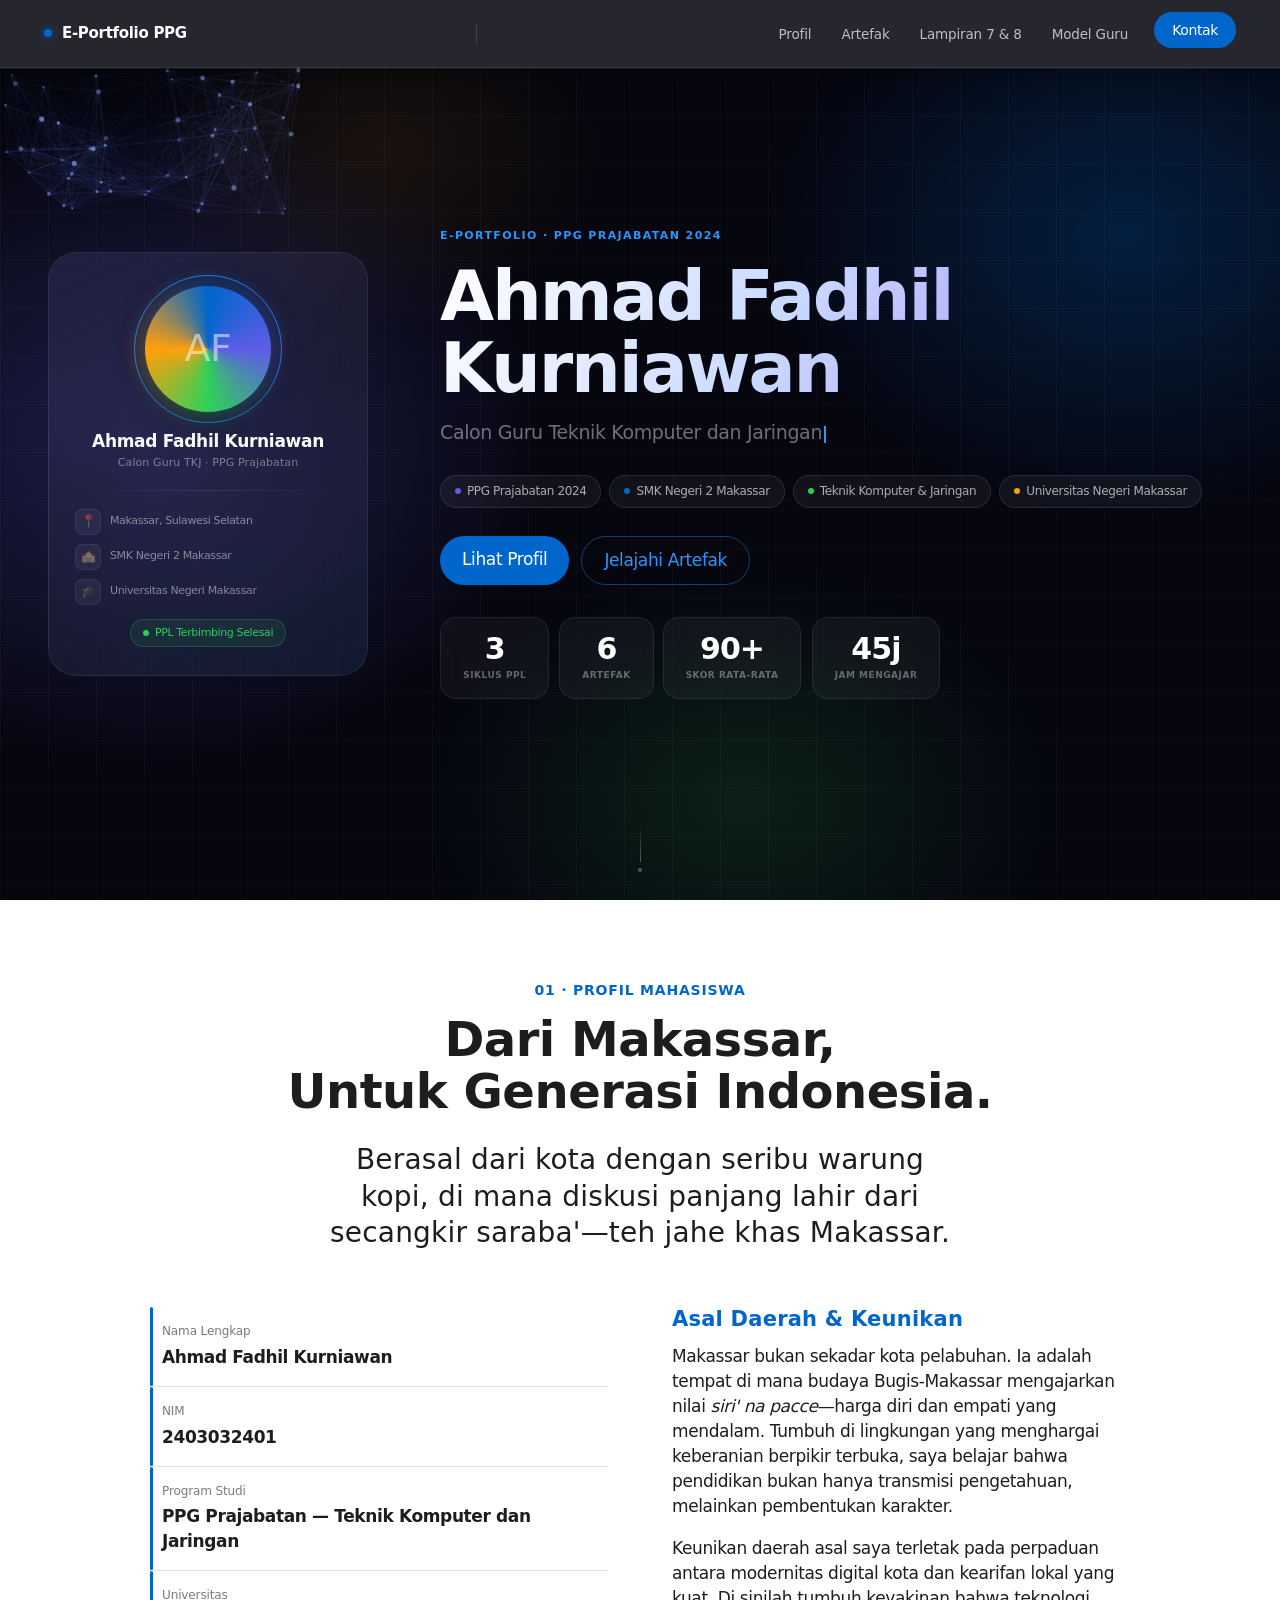
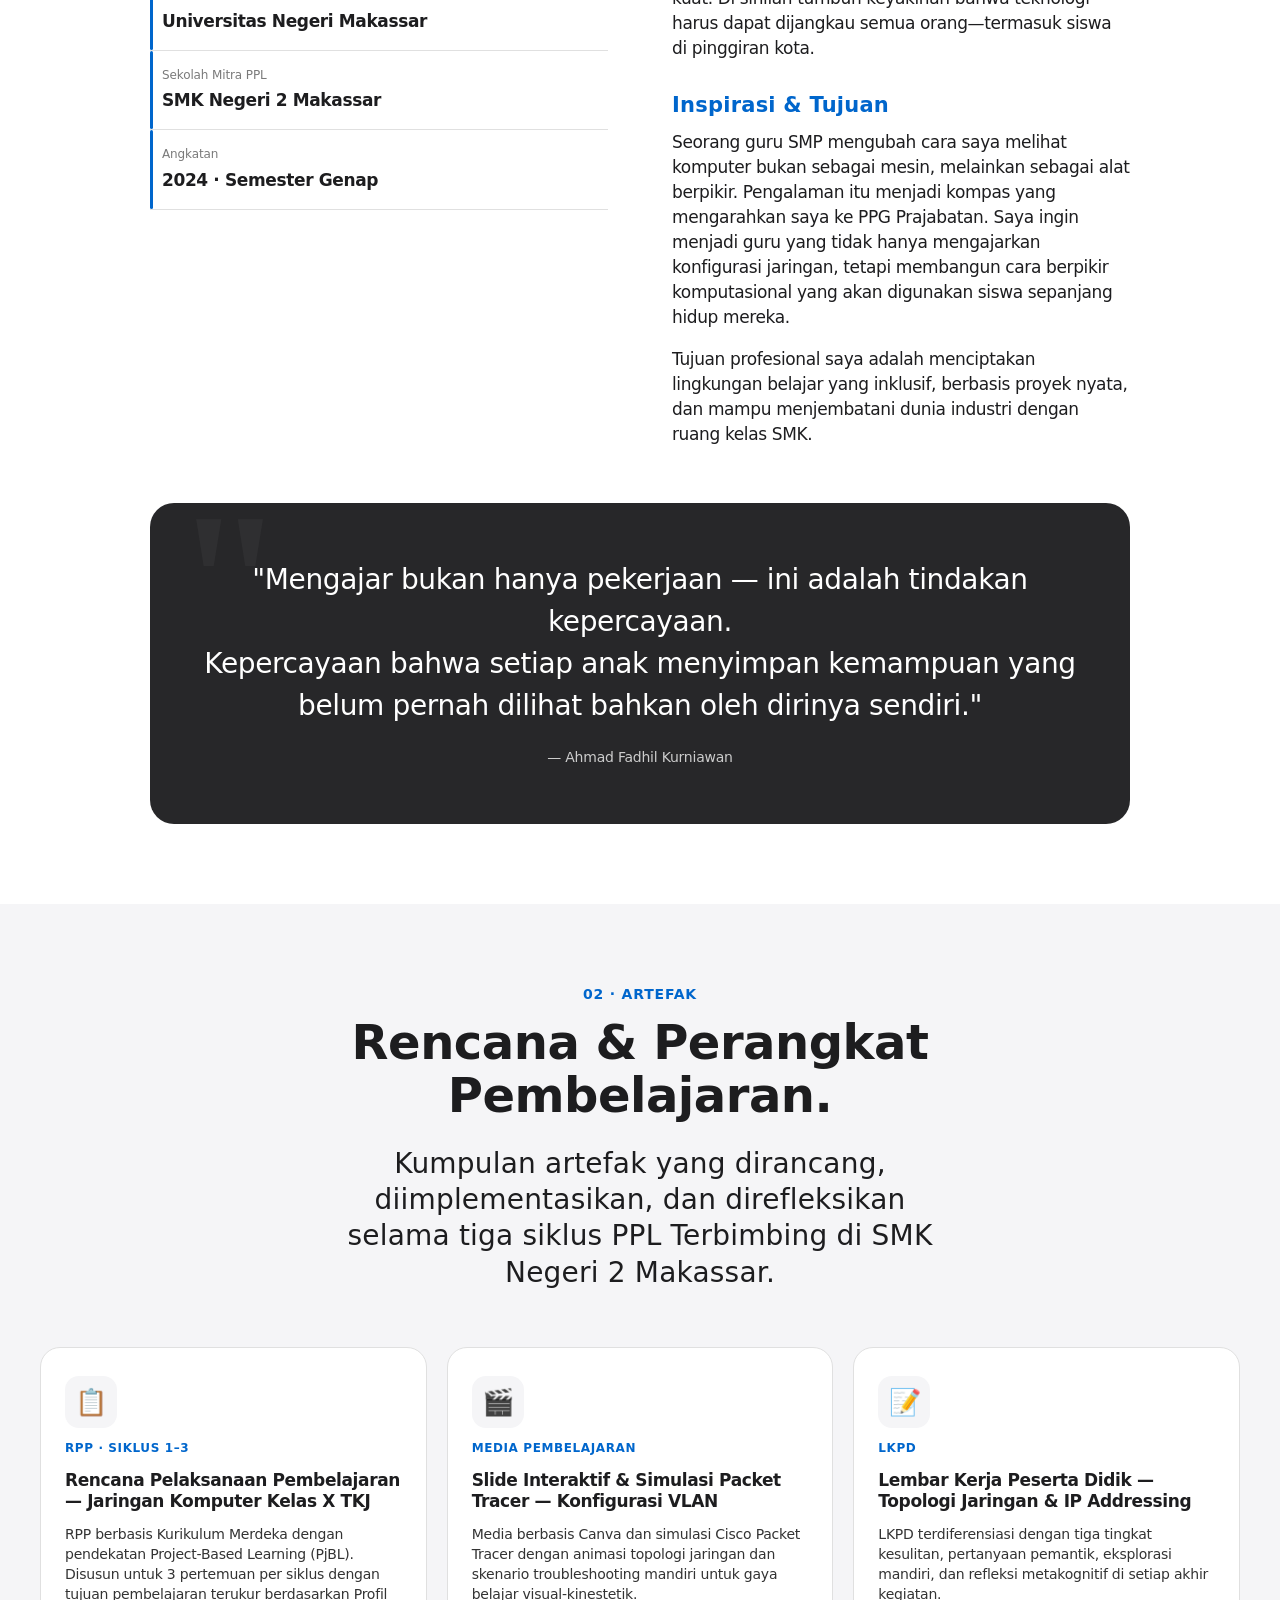
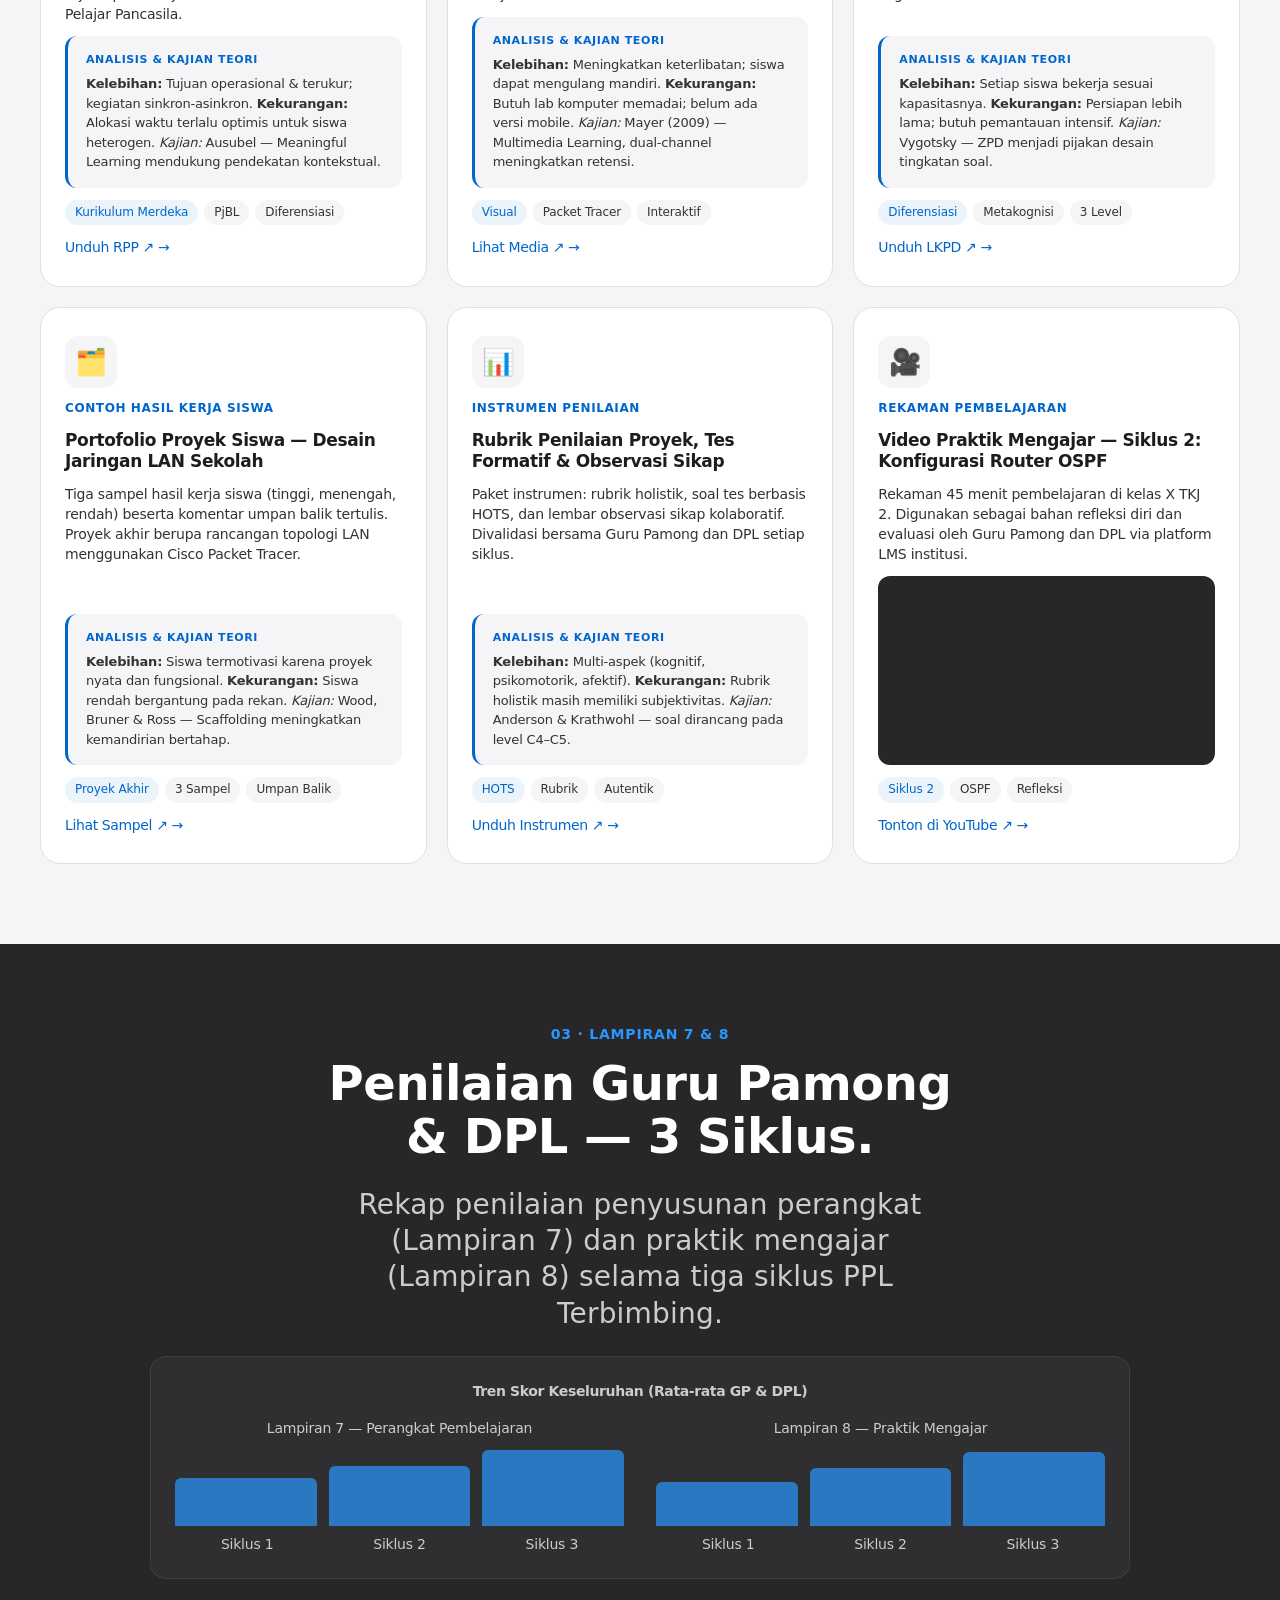
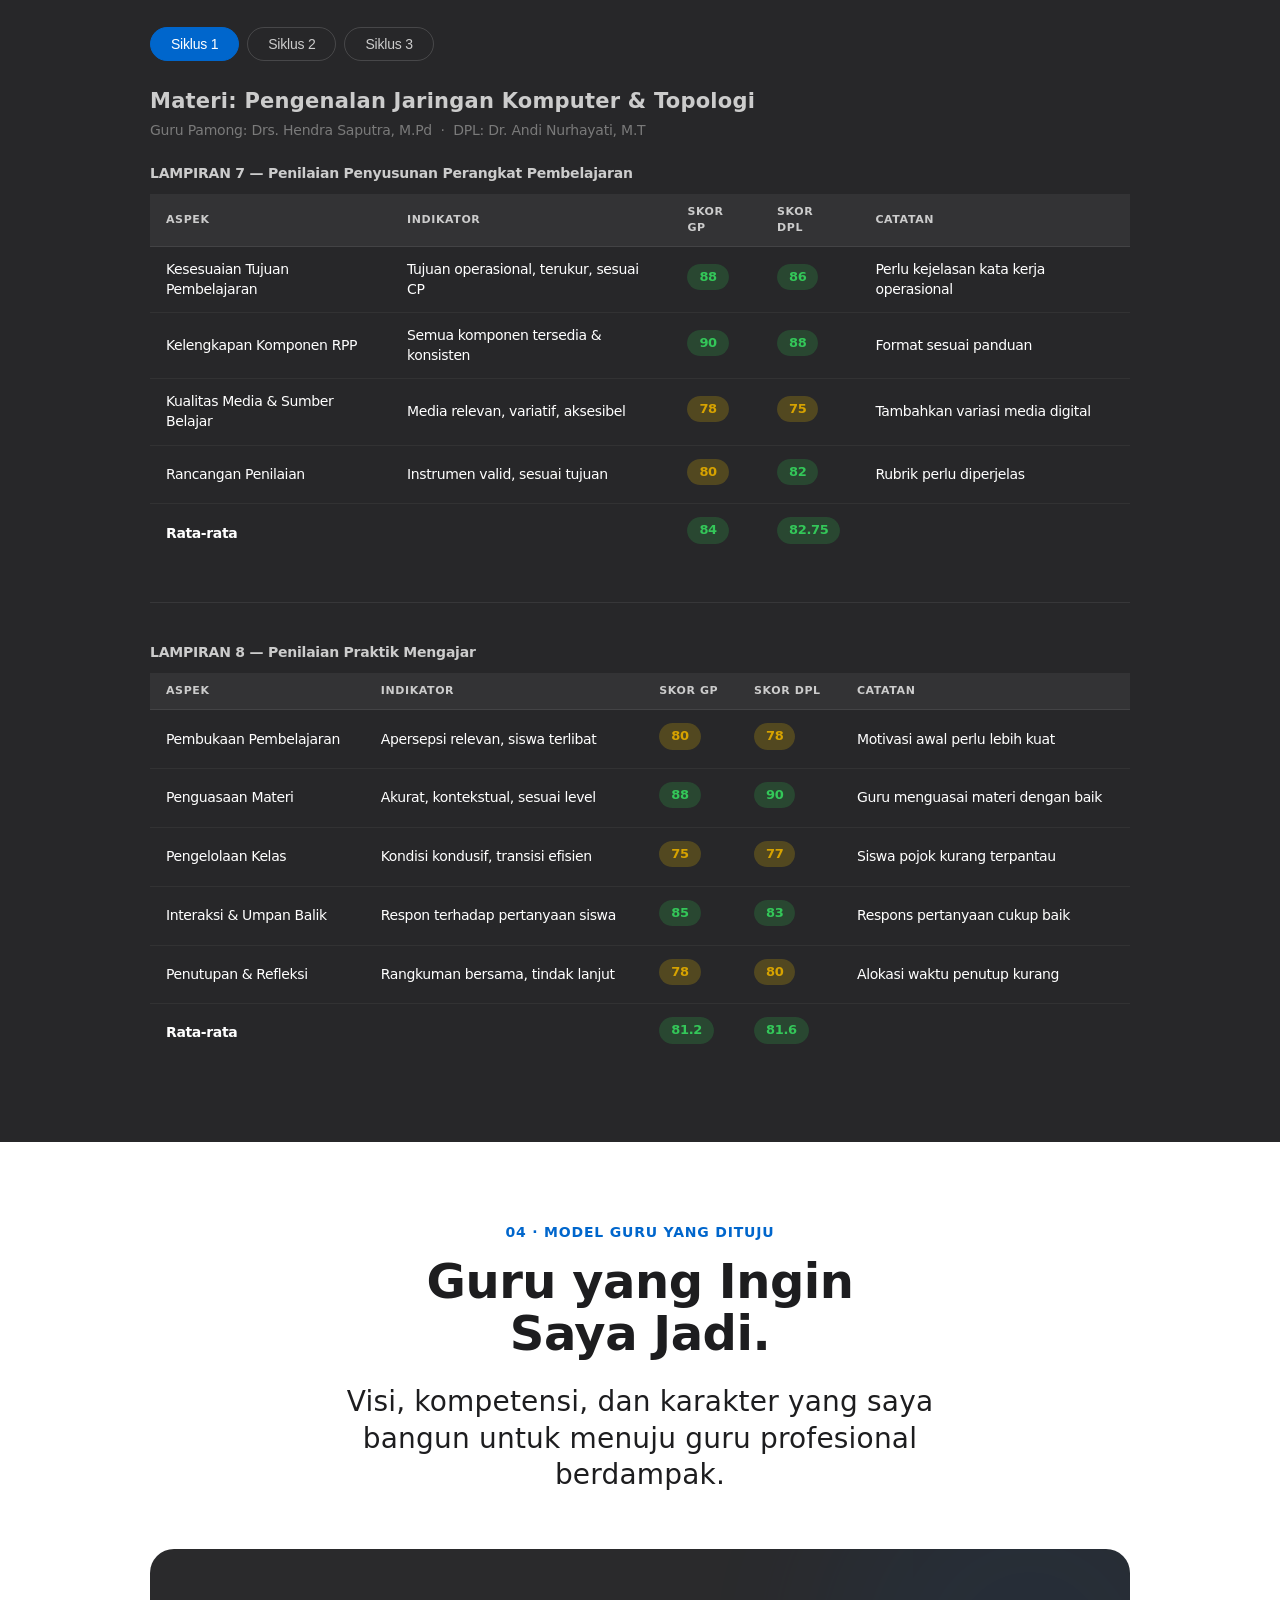
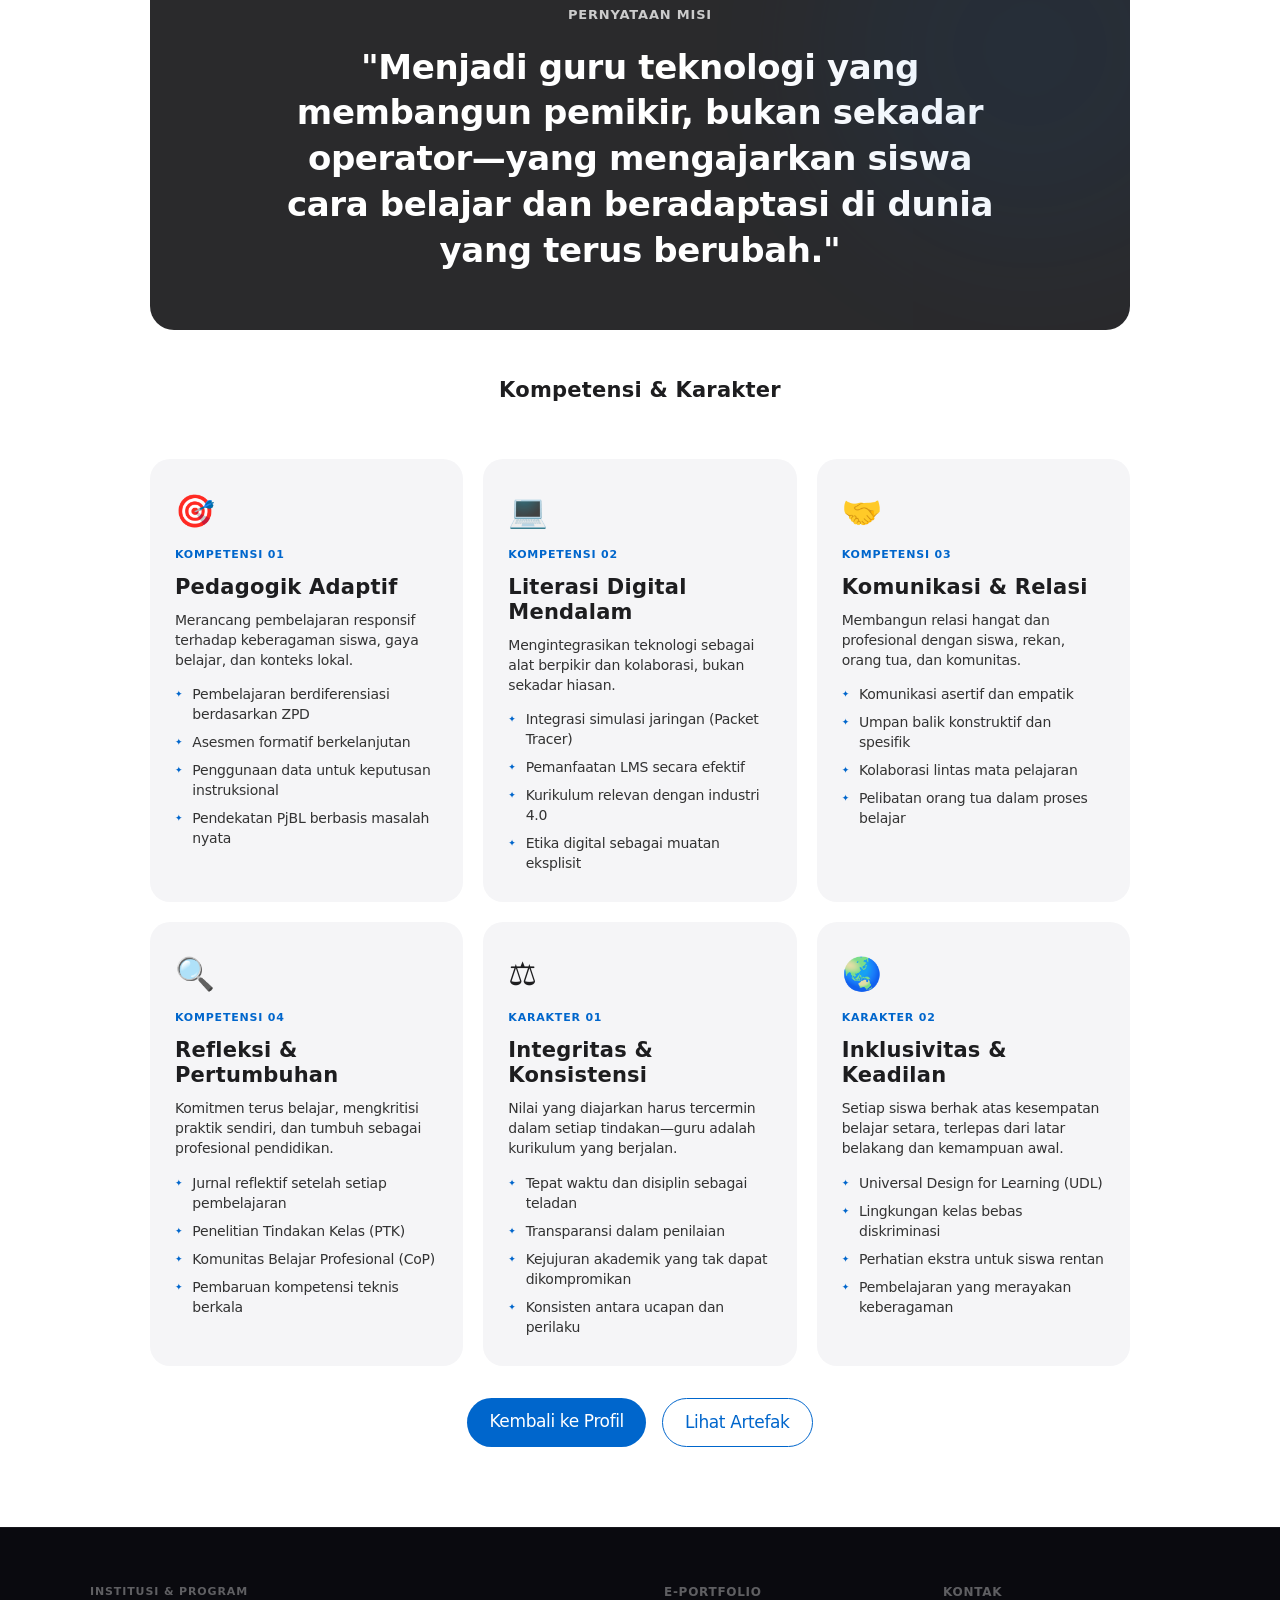
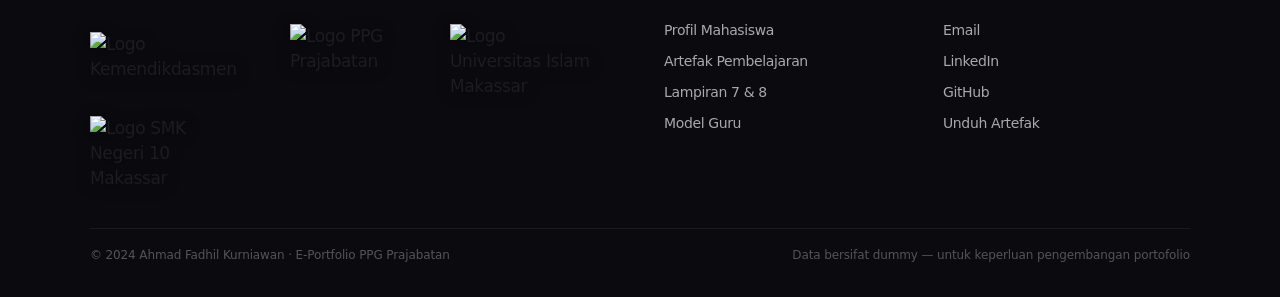
==== index.html @ 9ce35852 "Add files via upload" ====
<!DOCTYPE html>
<html lang="id">
<head>
  <meta charset="UTF-8" />
  <meta name="viewport" content="width=device-width, initial-scale=1.0" />
  <title>E-Portfolio PPG — Ahmad Fadhil Kurniawan</title>
  <style>
    *, *::before, *::after { box-sizing: border-box; margin: 0; padding: 0; }

    :root {
      --primary: #0066cc;
      --primary-focus: #0071e3;
      --primary-on-dark: #2997ff;
      --ink: #1d1d1f;
      --body-muted: #cccccc;
      --ink-muted-80: #333333;
      --ink-muted-48: #7a7a7a;
      --divider-soft: #f0f0f0;
      --hairline: #e0e0e0;
      --canvas: #ffffff;
      --canvas-parchment: #f5f5f7;
      --surface-pearl: #fafafc;
      --surface-tile-1: #272729;
      --surface-tile-2: #2a2a2c;
      --surface-black: #000000;
      --on-dark: #ffffff;
      --ease-out: cubic-bezier(0.25, 0.46, 0.45, 0.94);
      --ease-spring: cubic-bezier(0.34, 1.56, 0.64, 1);
    }

    html { scroll-behavior: smooth; }

    body {
      font-family: "SF Pro Text", system-ui, -apple-system, BlinkMacSystemFont, sans-serif;
      font-size: 17px;
      font-weight: 400;
      line-height: 1.47;
      letter-spacing: -0.374px;
      color: var(--ink);
      background: var(--canvas);
      -webkit-font-smoothing: antialiased;
      overflow-x: hidden;
    }

    /* ──────────────────────────────────────
       SCROLL ANIMATION SYSTEM
    ────────────────────────────────────── */
    .reveal {
      opacity: 0;
      transform: translateY(32px);
      transition: opacity 0.7s var(--ease-out), transform 0.7s var(--ease-out);
    }
    .reveal.visible {
      opacity: 1;
      transform: translateY(0);
    }
    .reveal-left {
      opacity: 0;
      transform: translateX(-40px);
      transition: opacity 0.7s var(--ease-out), transform 0.7s var(--ease-out);
    }
    .reveal-left.visible { opacity: 1; transform: translateX(0); }
    .reveal-right {
      opacity: 0;
      transform: translateX(40px);
      transition: opacity 0.7s var(--ease-out), transform 0.7s var(--ease-out);
    }
    .reveal-right.visible { opacity: 1; transform: translateX(0); }
    .reveal-scale {
      opacity: 0;
      transform: scale(0.92);
      transition: opacity 0.65s var(--ease-out), transform 0.65s var(--ease-spring);
    }
    .reveal-scale.visible { opacity: 1; transform: scale(1); }

    /* Stagger delays */
    .d1 { transition-delay: 0.05s; }
    .d2 { transition-delay: 0.12s; }
    .d3 { transition-delay: 0.19s; }
    .d4 { transition-delay: 0.26s; }
    .d5 { transition-delay: 0.33s; }
    .d6 { transition-delay: 0.40s; }

    /* ──────────────────────────────────────
       GLOBAL NAV
    ────────────────────────────────────── */
    .global-nav {
      position: fixed;
      top: 0; left: 0; right: 0;
      z-index: 1000;
      background: rgba(8,8,18,0.88);
      backdrop-filter: saturate(200%) blur(28px);
      -webkit-backdrop-filter: saturate(200%) blur(28px);
      height: 68px;
      display: flex;
      align-items: center;
      justify-content: space-between;
      padding: 0 44px;
      transition: background 0.35s, box-shadow 0.35s;
      border-bottom: 1px solid rgba(255,255,255,0.07);
      box-shadow: 0 1px 0 rgba(255,255,255,0.04), 0 8px 32px rgba(0,0,0,0.35);
    }
    .global-nav.solid {
      background: rgba(8,8,18,0.97);
      box-shadow: 0 1px 0 rgba(255,255,255,0.06), 0 12px 40px rgba(0,0,0,0.5);
    }
    .global-nav__brand {
      color: var(--on-dark);
      font-size: 15px;
      font-weight: 700;
      letter-spacing: -0.3px;
      text-decoration: none;
      flex-shrink: 0;
      display: flex;
      align-items: center;
      gap: 10px;
    }
    .global-nav__brand::before {
      content: '';
      display: block;
      width: 8px; height: 8px;
      border-radius: 50%;
      background: var(--primary);
      box-shadow: 0 0 8px rgba(0,102,204,0.8);
      flex-shrink: 0;
    }
    .global-nav__divider {
      width: 1px;
      height: 20px;
      background: rgba(255,255,255,0.12);
      margin: 0 4px;
    }
    .global-nav__links {
      display: flex;
      gap: 6px;
      list-style: none;
      align-items: center;
    }
    .global-nav__links li a:not(.btn-pill) {
      color: rgba(255,255,255,0.7);
      font-size: 13.5px;
      letter-spacing: -0.15px;
      text-decoration: none;
      padding: 6px 12px;
      border-radius: 8px;
      transition: color 0.2s, background 0.2s;
    }
    .global-nav__links li a:not(.btn-pill):hover {
      color: #fff;
      background: rgba(255,255,255,0.08);
    }
    .global-nav__links .btn-pill { margin-left: 8px; }
    @media (max-width: 768px) { .global-nav__links { display: none; } }
    @media (max-width: 768px) { .global-nav { padding: 0 22px; } }

    /* ──────────────────────────────────────
       BUTTONS
    ────────────────────────────────────── */
    .btn-pill {
      display: inline-block;
      background: var(--primary);
      color: #fff;
      font-size: 17px;
      font-weight: 400;
      letter-spacing: -0.374px;
      padding: 11px 22px;
      border-radius: 9999px;
      text-decoration: none;
      border: none;
      cursor: pointer;
      transition: background 0.2s, transform 0.15s var(--ease-spring), box-shadow 0.2s;
      position: relative;
      overflow: hidden;
    }
    .btn-pill::after {
      content: '';
      position: absolute;
      inset: 0;
      background: rgba(255,255,255,0);
      transition: background 0.15s;
    }
    .btn-pill:hover { background: var(--primary-focus); box-shadow: 0 4px 16px rgba(0,102,204,0.35); }
    .btn-pill:active { transform: scale(0.95); }
    .btn-pill--ghost {
      background: transparent;
      color: var(--primary);
      border: 1px solid var(--primary);
    }
    .btn-pill--ghost:hover { background: rgba(0,102,204,0.06); box-shadow: none; }
    .btn-pill--sm { font-size: 14px; padding: 8px 18px; }

    /* ──────────────────────────────────────
       TILES
    ────────────────────────────────────── */
    .tile {
      width: 100%;
      padding: 80px 22px;
      text-align: center;
    }
    .tile--light  { background: var(--canvas); }
    .tile--parch  { background: var(--canvas-parchment); }
    .tile--dark   { background: var(--surface-tile-1); color: var(--on-dark); }
    .tile--dark-2 { background: var(--surface-tile-2); color: var(--on-dark); }
    .tile__inner  { max-width: 980px; margin: 0 auto; }
    .tile__inner--wide { max-width: 1200px; margin: 0 auto; }
    @media (max-width: 640px) { .tile { padding: 56px 20px; } }

    /* ──────────────────────────────────────
       TYPOGRAPHY
    ────────────────────────────────────── */
    .hero-display {
      font-family: "SF Pro Display", system-ui, -apple-system, sans-serif;
      font-size: clamp(38px, 6vw, 72px);
      font-weight: 600;
      line-height: 1.07;
      letter-spacing: -0.03em;
    }
    .display-lg {
      font-family: "SF Pro Display", system-ui, -apple-system, sans-serif;
      font-size: clamp(28px, 4vw, 48px);
      font-weight: 600;
      line-height: 1.1;
      letter-spacing: -0.01em;
    }
    .display-md {
      font-family: "SF Pro Text", system-ui, -apple-system, sans-serif;
      font-size: clamp(22px, 3vw, 34px);
      font-weight: 600;
      line-height: 1.35;
      letter-spacing: -0.374px;
    }
    .lead {
      font-family: "SF Pro Display", system-ui, -apple-system, sans-serif;
      font-size: clamp(20px, 2.5vw, 28px);
      font-weight: 400;
      line-height: 1.3;
      letter-spacing: 0.196px;
    }
    .tagline {
      font-family: "SF Pro Display", system-ui, -apple-system, sans-serif;
      font-size: 21px;
      font-weight: 600;
      line-height: 1.19;
      letter-spacing: 0.231px;
    }
    .body-strong { font-weight: 600; letter-spacing: -0.374px; }
    .caption { font-size: 14px; line-height: 1.43; letter-spacing: -0.224px; }
    .caption-strong { font-size: 14px; font-weight: 600; line-height: 1.29; letter-spacing: -0.224px; }
    .fine-print { font-size: 12px; line-height: 1.0; letter-spacing: -0.12px; color: var(--ink-muted-48); }
    .eyebrow {
      font-size: 14px;
      font-weight: 600;
      letter-spacing: 0.8px;
      text-transform: uppercase;
      color: var(--primary);
      margin-bottom: 12px;
    }
    .eyebrow--dark { color: var(--primary-on-dark); }

    .mt-xs  { margin-top: 8px; }
    .mt-sm  { margin-top: 12px; }
    .mt-md  { margin-top: 17px; }
    .mt-lg  { margin-top: 24px; }
    .mt-xl  { margin-top: 32px; }
    .mt-xxl { margin-top: 48px; }

    .cta-row {
      display: flex;
      gap: 16px;
      justify-content: center;
      flex-wrap: wrap;
      margin-top: 32px;
    }

    /* ──────────────────────────────────────
       HERO — SPLIT + MESH + PARTICLES
    ────────────────────────────────────── */
    .hero {
      margin-top: 68px;
      min-height: calc(100vh - 68px);
      background: #06060f;
      color: var(--on-dark);
      display: flex;
      align-items: center;
      justify-content: center;
      padding: 60px 48px 100px;
      position: relative;
      overflow: hidden;
    }

    /* Layer 0 — canvas particles */
    #heroCanvas {
      position: absolute;
      inset: 0;
      pointer-events: none;
      z-index: 0;
    }

    /* Layer 1 — gradient mesh overlay */
    .hero__mesh {
      position: absolute;
      inset: 0;
      z-index: 1;
      pointer-events: none;
      background:
        radial-gradient(ellipse 55% 70% at 12% 45%, rgba(88,86,214,0.30) 0%, transparent 58%),
        radial-gradient(ellipse 50% 60% at 88% 20%, rgba(0,102,204,0.26) 0%, transparent 58%),
        radial-gradient(ellipse 45% 50% at 58% 88%, rgba(48,209,88,0.13) 0%, transparent 58%),
        radial-gradient(ellipse 35% 40% at 30% 10%, rgba(255,159,10,0.08) 0%, transparent 55%);
      animation: mesh-breathe 9s ease-in-out infinite;
    }
    @keyframes mesh-breathe {
      0%,100% { opacity: 1; }
      50%      { opacity: 0.65; }
    }

    /* Layer 2 — subtle grid */
    .hero::before {
      content: '';
      position: absolute;
      inset: 0;
      background-image:
        linear-gradient(rgba(255,255,255,0.022) 1px, transparent 1px),
        linear-gradient(90deg, rgba(255,255,255,0.022) 1px, transparent 1px);
      background-size: 48px 48px;
      z-index: 2;
      pointer-events: none;
    }

    /* Parallax layer */
    .hero__parallax {
      position: relative;
      z-index: 10;
      width: 100%;
      max-width: 1200px;
      will-change: transform;
    }

    /* ── SPLIT LAYOUT ── */
    .hero__split {
      display: flex;
      align-items: center;
      gap: 72px;
    }

    /* ── LEFT: GLASS PROFILE CARD ── */
    .hero__left {
      flex-shrink: 0;
      width: 320px;
    }
    .hero__card {
      background: rgba(255,255,255,0.042);
      border: 1px solid rgba(255,255,255,0.09);
      backdrop-filter: blur(28px);
      -webkit-backdrop-filter: blur(28px);
      border-radius: 28px;
      padding: 36px 26px 28px;
      text-align: center;
      position: relative;
      overflow: hidden;
      transition: box-shadow 0.35s;
    }
    .hero__card::before {
      content: '';
      position: absolute;
      inset: 0; border-radius: inherit; pointer-events: none;
      background: linear-gradient(155deg, rgba(88,86,214,0.09) 0%, transparent 45%, rgba(0,102,204,0.07) 100%);
    }

    /* Avatar assembly */
    .hero__avatar-wrap {
      position: relative;
      width: 120px; height: 120px;
      margin: 0 auto 22px;
    }
    .hero__pulse {
      position: absolute;
      inset: -14px; border-radius: 50%;
      border: 1px solid rgba(41,151,255,0.38);
      animation: pulse-ring 2.7s ease-out infinite;
    }
    .hero__pulse:nth-child(2) { animation-delay: 0.9s; }
    .hero__pulse:nth-child(3) { animation-delay: 1.8s; }
    @keyframes pulse-ring {
      0%   { transform: scale(0.82); opacity: 0.9; }
      100% { transform: scale(1.58); opacity: 0;   }
    }
    .hero__avatar-glow {
      position: absolute;
      inset: -22px; border-radius: 50%;
      background: radial-gradient(circle, rgba(88,86,214,0.42) 0%, rgba(0,102,204,0.18) 40%, transparent 70%);
      animation: glow-breathe 3.4s ease-in-out infinite;
      z-index: 0;
    }
    @keyframes glow-breathe {
      0%,100% { opacity: 0.52; transform: scale(0.93); }
      50%      { opacity: 1;    transform: scale(1.09); }
    }
    .hero__avatar {
      position: relative; z-index: 1;
      width: 120px; height: 120px; border-radius: 50%;
      background: linear-gradient(145deg, #1e1e2e, #0c0c18);
      display: flex; align-items: center; justify-content: center;
      font-size: 38px; font-weight: 300; color: rgba(255,255,255,0.5);
      box-shadow: 0 8px 32px rgba(0,0,0,0.55), inset 0 1px 0 rgba(255,255,255,0.06);
    }
    .hero__avatar::before {
      content: '';
      position: absolute; inset: -3px; border-radius: 50%;
      background: conic-gradient(from 0deg, #0066cc 0%, #5e5ce6 25%, #30d158 50%, #ff9f0a 75%, #0066cc 100%);
      z-index: -1;
      animation: spin-ring 5s linear infinite;
    }
    .hero__avatar::after {
      content: '';
      position: absolute; inset: -7px; border-radius: 50%;
      background: conic-gradient(from 0deg, #0066cc, #5e5ce6, #30d158, #ff9f0a, #0066cc);
      z-index: -2; opacity: 0.36; filter: blur(11px);
      animation: spin-ring 5s linear infinite;
    }
    @keyframes spin-ring { to { transform: rotate(360deg); } }

    .hero__card-name {
      font-family: "SF Pro Display", system-ui, -apple-system, sans-serif;
      font-size: 17px; font-weight: 700; color: #fff;
      letter-spacing: -0.3px; line-height: 1.2;
    }
    .hero__card-role {
      font-size: 11px; color: rgba(255,255,255,0.42);
      margin-top: 4px; letter-spacing: 0.1px;
    }
    .hero__card-rule {
      height: 1px;
      background: linear-gradient(90deg, transparent, rgba(255,255,255,0.09), transparent);
      margin: 18px 0;
    }
    .hero__card-meta { display: flex; flex-direction: column; gap: 9px; }
    .hero__card-meta-item {
      display: flex; align-items: center; gap: 9px;
      font-size: 11px; color: rgba(255,255,255,0.48); text-align: left;
    }
    .hero__card-meta-icon {
      width: 26px; height: 26px; border-radius: 8px; flex-shrink: 0;
      background: rgba(255,255,255,0.05);
      border: 1px solid rgba(255,255,255,0.07);
      display: flex; align-items: center; justify-content: center; font-size: 12px;
    }
    .hero__status {
      display: inline-flex; align-items: center; gap: 6px;
      background: rgba(48,209,88,0.09);
      border: 1px solid rgba(48,209,88,0.24);
      border-radius: 9999px; padding: 5px 12px;
      font-size: 11px; color: #30d158; margin-top: 14px;
    }
    .hero__status-dot {
      width: 6px; height: 6px; border-radius: 50%; background: #30d158;
      animation: status-pulse 2.2s ease-in-out infinite;
    }
    @keyframes status-pulse {
      0%,100% { box-shadow: 0 0 0 0 rgba(48,209,88,0.5); }
      50%      { box-shadow: 0 0 0 5px rgba(48,209,88,0); }
    }

    /* ── RIGHT: TEXT CONTENT ── */
    .hero__right { flex: 1; min-width: 0; }

    .hero__eyebrow {
      font-size: 11px; font-weight: 700;
      letter-spacing: 1.4px; text-transform: uppercase;
      color: var(--primary-on-dark); margin-bottom: 16px;
      opacity: 0; transform: translateY(14px);
      transition: opacity 0.6s var(--ease-out), transform 0.6s var(--ease-out);
    }
    .hero__eyebrow.show { opacity: 1; transform: none; }

    .hero__name {
      font-family: "SF Pro Display", system-ui, -apple-system, sans-serif;
      font-size: clamp(38px, 5.5vw, 70px);
      font-weight: 700; line-height: 1.03; letter-spacing: -0.03em;
      background: linear-gradient(118deg,
        #ffffff 0%, #c8d8ff 18%, #a78bfa 36%,
        #ffffff 50%, #93c5fd 66%, #c8d8ff 82%, #ffffff 100%);
      background-size: 260% 100%;
      -webkit-background-clip: text; -webkit-text-fill-color: transparent;
      background-clip: text;
      animation: shimmer-name 6s linear infinite;
      opacity: 0; transform: translateY(30px);
      transition: opacity 0.9s var(--ease-out), transform 0.9s var(--ease-out);
    }
    .hero__name.show { opacity: 1; transform: none; }
    @keyframes shimmer-name {
      0%   { background-position: 100% 0; }
      100% { background-position: -100% 0; }
    }

    .hero__sub {
      font-size: clamp(15px, 1.8vw, 19px); font-weight: 300;
      line-height: 1.55; color: rgba(255,255,255,0.42);
      margin-top: 14px; min-height: 1.8em;
      opacity: 0; transition: opacity 0.6s var(--ease-out);
    }
    .hero__sub.show { opacity: 1; }
    .hero__cursor {
      display: inline-block; width: 2px; height: 0.9em;
      background: var(--primary-on-dark); vertical-align: text-bottom; margin-left: 2px;
      animation: cur-blink 0.72s step-end infinite;
    }
    @keyframes cur-blink { 50% { opacity: 0; } }

    .hero__badges {
      display: flex; gap: 8px; flex-wrap: wrap;
      margin-top: 22px;
    }
    .hero__badge {
      display: inline-flex; align-items: center; gap: 6px;
      background: rgba(255,255,255,0.052);
      border: 1px solid rgba(255,255,255,0.1);
      backdrop-filter: blur(10px); -webkit-backdrop-filter: blur(10px);
      border-radius: 9999px; padding: 7px 14px;
      font-size: 12px; font-weight: 500;
      color: rgba(255,255,255,0.65); white-space: nowrap;
      cursor: default;
      opacity: 0; transform: translateY(14px) scale(0.93);
      transition: opacity 0.45s var(--ease-out), transform 0.48s var(--ease-spring),
                  background 0.22s, border-color 0.22s, color 0.22s, box-shadow 0.22s;
    }
    .hero__badge.show { opacity: 1; transform: none; }
    .hero__badge:hover {
      background: rgba(41,151,255,0.14);
      border-color: rgba(41,151,255,0.38);
      color: #fff;
      box-shadow: 0 0 18px rgba(41,151,255,0.22);
    }
    .hero__badge-dot { width: 6px; height: 6px; border-radius: 50%; flex-shrink: 0; }

    .hero__cta {
      display: flex; gap: 12px; flex-wrap: wrap;
      margin-top: 28px;
      opacity: 0; transform: translateY(14px);
      transition: opacity 0.6s var(--ease-out), transform 0.6s var(--ease-out);
    }
    .hero__cta.show { opacity: 1; transform: none; }

    .hero__stats {
      display: flex; gap: 10px; flex-wrap: wrap;
      margin-top: 32px;
      opacity: 0; transform: translateY(18px);
      transition: opacity 0.7s var(--ease-out), transform 0.7s var(--ease-out);
    }
    .hero__stats.show { opacity: 1; transform: none; }
    .hero__stat {
      background: rgba(255,255,255,0.044);
      border: 1px solid rgba(255,255,255,0.08);
      backdrop-filter: blur(14px); -webkit-backdrop-filter: blur(14px);
      border-radius: 16px; padding: 16px 22px;
      text-align: center; min-width: 92px; cursor: default;
      transition: background 0.25s, transform 0.28s var(--ease-spring),
                  border-color 0.25s, box-shadow 0.25s;
    }
    .hero__stat:hover {
      background: rgba(41,151,255,0.1);
      border-color: rgba(41,151,255,0.28);
      transform: translateY(-6px);
      box-shadow: 0 14px 36px rgba(0,0,0,0.3), 0 0 22px rgba(41,151,255,0.14);
    }
    .hero__stat__num {
      font-family: "SF Pro Display", system-ui, sans-serif;
      font-size: 30px; font-weight: 700; letter-spacing: -0.03em;
      color: #fff; line-height: 1;
    }
    .hero__stat__label {
      font-size: 9px; font-weight: 600;
      color: rgba(255,255,255,0.36); margin-top: 5px;
      letter-spacing: 0.5px; text-transform: uppercase;
    }

    /* Scroll indicator */
    .scroll-indicator {
      position: absolute; bottom: 28px; left: 50%;
      transform: translateX(-50%);
      display: flex; flex-direction: column; align-items: center; gap: 6px;
      z-index: 12; transition: opacity 0.4s;
    }
    .scroll-indicator__line {
      width: 1px; height: 36px;
      background: linear-gradient(to bottom, transparent, rgba(255,255,255,0.32));
      animation: s-line 2s ease-in-out infinite;
    }
    .scroll-indicator__dot {
      width: 4px; height: 4px; border-radius: 50%;
      background: rgba(255,255,255,0.28);
      animation: s-dot 2s ease-in-out infinite;
    }
    @keyframes s-line {
      0%,100% { opacity: 0.3; transform: scaleY(0.7); }
      50%      { opacity: 0.9; transform: scaleY(1) translateY(4px); }
    }
    @keyframes s-dot {
      0%,100% { opacity: 0.3; }
      50%      { opacity: 1; }
    }

    /* ── RESPONSIVE ── */
    @media (max-width: 900px) {
      .hero__split { flex-direction: column; gap: 36px; text-align: center; }
      .hero__left { width: 100%; max-width: 300px; }
      .hero__card-meta-item { justify-content: center; }
      .hero__badges, .hero__cta, .hero__stats { justify-content: center; }
    }
    @media (max-width: 640px) {
      .hero { padding: 48px 20px 96px; }
    }

    /* ──────────────────────────────────────
       PROFIL
    ────────────────────────────────────── */
    .profile-grid {
      display: grid;
      grid-template-columns: 1fr 1fr;
      gap: 64px;
      text-align: left;
      margin-top: 56px;
    }
    @media (max-width: 734px) { .profile-grid { grid-template-columns: 1fr; gap: 32px; } }

    .info-row {
      display: flex;
      flex-direction: column;
      gap: 4px;
      padding: 16px 0;
      border-bottom: 1px solid var(--hairline);
      position: relative;
    }
    .info-row::before {
      content: '';
      position: absolute;
      left: 0; top: 0; bottom: 0;
      width: 3px;
      background: var(--primary);
      border-radius: 9999px;
      transform: scaleY(0);
      transform-origin: top;
      transition: transform 0.4s var(--ease-out);
    }
    .info-row.visible::before { transform: scaleY(1); }
    .info-row__label { font-size: 12px; color: var(--ink-muted-48); letter-spacing: -0.12px; padding-left: 12px; }
    .info-row__value { font-weight: 600; letter-spacing: -0.374px; padding-left: 12px; }

    .blockquote {
      margin-top: 56px;
      background: var(--surface-tile-1);
      border-radius: 24px;
      padding: 56px 48px;
      text-align: center;
      position: relative;
      overflow: hidden;
    }
    .blockquote::before {
      content: '"';
      position: absolute;
      top: -20px; left: 24px;
      font-size: 200px;
      font-family: Georgia, serif;
      font-weight: 700;
      color: rgba(255,255,255,0.04);
      line-height: 1;
      pointer-events: none;
    }
    .blockquote__text {
      font-family: "SF Pro Display", system-ui, sans-serif;
      font-size: clamp(20px, 3vw, 28px);
      font-weight: 300;
      line-height: 1.5;
      color: var(--on-dark);
      position: relative;
      z-index: 1;
    }
    .blockquote__author {
      margin-top: 20px;
      font-size: 14px;
      color: var(--body-muted);
      letter-spacing: -0.224px;
    }

    /* ──────────────────────────────────────
       ARTIFACT CARDS
    ────────────────────────────────────── */
    .artifact-grid {
      display: grid;
      grid-template-columns: repeat(3, 1fr);
      gap: 20px;
      margin-top: 56px;
      text-align: left;
    }
    @media (max-width: 1024px) { .artifact-grid { grid-template-columns: repeat(2,1fr); } }
    @media (max-width: 640px)  { .artifact-grid { grid-template-columns: 1fr; } }

    .artifact-card {
      background: var(--canvas);
      border: 1px solid var(--hairline);
      border-radius: 20px;
      padding: 28px 24px;
      display: flex;
      flex-direction: column;
      gap: 12px;
      transition: transform 0.3s var(--ease-spring), box-shadow 0.3s, border-color 0.3s;
      cursor: pointer;
    }
    .artifact-card:hover {
      transform: translateY(-6px);
      box-shadow: 0 20px 48px rgba(0,0,0,0.1);
      border-color: transparent;
    }
    .artifact-card__icon {
      width: 52px;
      height: 52px;
      border-radius: 14px;
      background: var(--canvas-parchment);
      display: flex;
      align-items: center;
      justify-content: center;
      font-size: 26px;
      transition: transform 0.3s var(--ease-spring);
    }
    .artifact-card:hover .artifact-card__icon { transform: scale(1.12) rotate(-4deg); }
    .artifact-card__type {
      font-size: 12px;
      font-weight: 600;
      letter-spacing: 0.6px;
      text-transform: uppercase;
      color: var(--primary);
    }
    .artifact-card__title { font-size: 17px; font-weight: 600; line-height: 1.24; letter-spacing: -0.374px; }
    .artifact-card__desc { font-size: 14px; color: var(--ink-muted-80); line-height: 1.43; letter-spacing: -0.224px; flex: 1; }

    .analysis-block {
      background: var(--canvas-parchment);
      border-radius: 12px;
      padding: 16px 18px;
      border-left: 3px solid var(--primary);
    }
    .analysis-block__label {
      font-size: 11px;
      font-weight: 600;
      letter-spacing: 0.6px;
      text-transform: uppercase;
      color: var(--primary);
      margin-bottom: 6px;
    }
    .analysis-block__text { font-size: 13px; color: var(--ink-muted-80); line-height: 1.5; letter-spacing: -0.2px; }

    .tag-row { display: flex; gap: 6px; flex-wrap: wrap; }
    .tag {
      font-size: 12px;
      background: var(--canvas-parchment);
      color: var(--ink-muted-80);
      border-radius: 9999px;
      padding: 4px 10px;
      letter-spacing: -0.12px;
    }
    .tag--blue { background: rgba(0,102,204,0.08); color: var(--primary); }
    .artifact-link {
      color: var(--primary);
      font-size: 14px;
      text-decoration: none;
      display: inline-flex;
      align-items: center;
      gap: 4px;
      transition: gap 0.2s;
    }
    .artifact-link:hover { gap: 8px; }
    .artifact-link::after { content: "→"; }

    /* Video placeholder */
    .video-embed {
      border-radius: 12px;
      overflow: hidden;
      aspect-ratio: 16/9;
      background: var(--surface-tile-1);
    }
    .video-embed iframe {
      width: 100%;
      height: 100%;
      display: block;
    }

    /* ──────────────────────────────────────
       ASSESSMENT / LAMPIRAN
    ────────────────────────────────────── */
    .cycle-tabs {
      display: flex;
      gap: 8px;
      margin-bottom: 28px;
      flex-wrap: wrap;
    }
    .cycle-tab {
      padding: 8px 20px;
      border-radius: 9999px;
      font-size: 14px;
      letter-spacing: -0.224px;
      border: 1px solid rgba(255,255,255,0.15);
      color: var(--body-muted);
      cursor: pointer;
      background: transparent;
      transition: background 0.2s, color 0.2s, border-color 0.2s, transform 0.15s var(--ease-spring);
    }
    .cycle-tab:hover { transform: scale(1.04); border-color: rgba(255,255,255,0.3); }
    .cycle-tab.active {
      background: var(--primary);
      color: #fff;
      border-color: var(--primary);
    }

    .cycle-panel {
      display: none;
      animation: panel-in 0.4s var(--ease-out) forwards;
    }
    .cycle-panel.active { display: block; }
    @keyframes panel-in {
      from { opacity: 0; transform: translateY(12px); }
      to   { opacity: 1; transform: translateY(0); }
    }

    .assessment-table {
      width: 100%;
      border-collapse: collapse;
      font-size: 14px;
    }
    .assessment-table th {
      background: rgba(255,255,255,0.06);
      color: var(--body-muted);
      font-size: 11px;
      font-weight: 600;
      letter-spacing: 0.6px;
      text-transform: uppercase;
      padding: 10px 16px;
      text-align: left;
      border-bottom: 1px solid rgba(255,255,255,0.08);
    }
    .assessment-table td {
      padding: 13px 16px;
      color: var(--on-dark);
      border-bottom: 1px solid rgba(255,255,255,0.05);
      line-height: 1.4;
      transition: background 0.15s;
    }
    .assessment-table tr:hover td { background: rgba(255,255,255,0.03); }
    .assessment-table tr:last-child td { border-bottom: none; }

    /* Animated score pill */
    .score-pill {
      display: inline-block;
      padding: 4px 12px;
      border-radius: 9999px;
      font-size: 13px;
      font-weight: 600;
      position: relative;
      overflow: hidden;
    }
    .score-pill::before {
      content: '';
      position: absolute;
      inset: 0;
      transform: scaleX(0);
      transform-origin: left;
      transition: transform 0.6s var(--ease-out);
      border-radius: inherit;
    }
    .score-pill.animated::before { transform: scaleX(1); }
    .score-pill--a { background: rgba(52,199,89,0.15); color: #34c759; }
    .score-pill--a::before { background: rgba(52,199,89,0.06); }
    .score-pill--b { background: rgba(255,204,0,0.15); color: #d4a000; }
    .score-pill--b::before { background: rgba(255,204,0,0.06); }

    /* Progress bars for score summary */
    .progress-wrap { margin-top: 24px; }
    .progress-item { margin-bottom: 16px; text-align: left; }
    .progress-item__header {
      display: flex;
      justify-content: space-between;
      margin-bottom: 6px;
      font-size: 13px;
      color: var(--body-muted);
    }
    .progress-bar {
      height: 6px;
      background: rgba(255,255,255,0.1);
      border-radius: 9999px;
      overflow: hidden;
    }
    .progress-bar__fill {
      height: 100%;
      background: var(--primary-on-dark);
      border-radius: 9999px;
      transform: scaleX(0);
      transform-origin: left;
      transition: transform 1s var(--ease-out);
    }
    .progress-bar__fill.animated { transform: scaleX(1); }

    .score-summary {
      background: rgba(255,255,255,0.04);
      border: 1px solid rgba(255,255,255,0.08);
      border-radius: 16px;
      padding: 24px;
      margin-top: 24px;
    }
    .score-summary__title { font-size: 14px; font-weight: 600; color: var(--body-muted); margin-bottom: 16px; }

    /* ──────────────────────────────────────
       TIMELINE (tren skor)
    ────────────────────────────────────── */
    .trend-chart {
      display: flex;
      align-items: flex-end;
      gap: 12px;
      height: 80px;
      margin-top: 8px;
    }
    .trend-bar {
      flex: 1;
      border-radius: 6px 6px 0 0;
      background: var(--primary-on-dark);
      opacity: 0.7;
      transform: scaleY(0);
      transform-origin: bottom;
      transition: transform 0.6s var(--ease-out), opacity 0.3s;
    }
    .trend-bar.animated { transform: scaleY(1); }
    .trend-bar:hover { opacity: 1; }

    /* ──────────────────────────────────────
       MODEL GURU
    ────────────────────────────────────── */
    .model-grid {
      display: grid;
      grid-template-columns: repeat(3, 1fr);
      gap: 20px;
      margin-top: 56px;
      text-align: left;
    }
    @media (max-width: 834px) { .model-grid { grid-template-columns: 1fr 1fr; } }
    @media (max-width: 640px) { .model-grid { grid-template-columns: 1fr; } }

    .model-card {
      background: var(--canvas-parchment);
      border-radius: 20px;
      padding: 28px 24px;
      transition: transform 0.3s var(--ease-spring), box-shadow 0.3s;
      border: 1px solid transparent;
    }
    .model-card:hover {
      transform: translateY(-5px);
      box-shadow: 0 16px 40px rgba(0,0,0,0.08);
      border-color: rgba(0,102,204,0.15);
    }
    .model-card__num {
      font-size: 11px;
      font-weight: 600;
      letter-spacing: 0.8px;
      text-transform: uppercase;
      color: var(--primary);
      margin-bottom: 12px;
    }
    .model-card__icon {
      font-size: 32px;
      margin-bottom: 12px;
      display: block;
      transition: transform 0.3s var(--ease-spring);
    }
    .model-card:hover .model-card__icon { transform: scale(1.15) rotate(-5deg); }
    .model-card__title { font-size: 21px; font-weight: 600; line-height: 1.19; letter-spacing: 0.231px; margin-bottom: 10px; }
    .model-card__body { font-size: 14px; color: var(--ink-muted-80); line-height: 1.43; letter-spacing: -0.224px; }
    .competency-list { list-style: none; margin-top: 14px; display: flex; flex-direction: column; gap: 8px; }
    .competency-list li {
      display: flex;
      gap: 10px;
      font-size: 14px;
      color: var(--ink-muted-80);
      line-height: 1.43;
      letter-spacing: -0.224px;
    }
    .competency-list li::before {
      content: "✦";
      color: var(--primary);
      font-size: 9px;
      flex-shrink: 0;
      margin-top: 4px;
    }

    /* Mission banner */
    .mission-banner {
      background: var(--surface-tile-2);
      border-radius: 24px;
      padding: 56px 48px;
      margin-top: 56px;
      text-align: center;
      position: relative;
      overflow: hidden;
    }
    .mission-banner::before {
      content: '';
      position: absolute;
      width: 400px; height: 400px;
      background: var(--primary);
      border-radius: 50%;
      opacity: 0.08;
      filter: blur(80px);
      top: -100px; right: -100px;
      animation: drift 10s ease-in-out infinite;
    }
    .mission-banner__label {
      font-size: 13px;
      font-weight: 600;
      letter-spacing: 0.8px;
      text-transform: uppercase;
      color: var(--body-muted);
      margin-bottom: 20px;
    }

    /* ──────────────────────────────────────
       DIVIDERS
    ────────────────────────────────────── */
    .hairline {
      border: none;
      border-top: 1px solid var(--hairline);
      margin: 40px 0;
    }
    .hairline--dark { border-color: rgba(255,255,255,0.08); }

    /* ──────────────────────────────────────
       FOOTER
    ────────────────────────────────────── */
    footer {
      background: #0a0a0f;
      padding: 56px 28px 36px;
      border-top: 1px solid rgba(255,255,255,0.06);
    }
    .footer-inner {
      max-width: 1100px;
      margin: 0 auto;
      display: grid;
      grid-template-columns: 1fr 1fr;
      gap: 48px;
      align-items: start;
    }
    @media (max-width: 768px) { .footer-inner { grid-template-columns: 1fr; gap: 40px; } }

    /* left: institution logos */
    .footer-logos {
      display: flex;
      flex-direction: column;
      gap: 20px;
    }
    .footer-logos__eyebrow {
      font-size: 11px;
      font-weight: 600;
      letter-spacing: 0.08em;
      text-transform: uppercase;
      color: rgba(255,255,255,0.35);
      margin-bottom: 4px;
    }
    .footer-logo-grid {
      display: flex;
      flex-direction: row;
      align-items: center;
      gap: 20px;
      flex-wrap: wrap;
    }
    .footer-logo-item {
      display: flex;
      align-items: center;
      justify-content: center;
      transition: opacity 0.2s, transform 0.2s;
    }
    .footer-logo-item:hover {
      opacity: 0.85;
      transform: translateY(-2px);
    }
    .footer-logo-item__img-wrap {
      display: flex;
      align-items: center;
      justify-content: center;
    }
    .footer-logo-item__img-wrap img {
      height: 72px;
      width: auto;
      max-width: 140px;
      object-fit: contain;
      display: block;
      filter: drop-shadow(0 2px 8px rgba(0,0,0,0.4));
    }
    /* Kemendikdasmen has a wide aspect ratio — give it more room */
    .footer-logo-item--wide .footer-logo-item__img-wrap img {
      height: 56px;
      max-width: 180px;
    }

    /* right: sitemap + kontak */
    .footer-right {
      display: grid;
      grid-template-columns: 1fr 1fr;
      gap: 32px;
    }
    @media (max-width: 480px) { .footer-right { grid-template-columns: 1fr; } }
    .footer-col__title {
      font-size: 12px;
      font-weight: 600;
      letter-spacing: 0.06em;
      text-transform: uppercase;
      color: rgba(255,255,255,0.35);
      margin-bottom: 14px;
    }
    .footer-col__links { list-style: none; display: flex; flex-direction: column; gap: 0; }
    .footer-col__links a {
      font-size: 14px;
      line-height: 2.2;
      color: rgba(255,255,255,0.65);
      text-decoration: none;
      transition: color 0.2s;
    }
    .footer-col__links a:hover { color: #fff; }

    .footer-legal {
      max-width: 1100px;
      margin: 40px auto 0;
      padding-top: 20px;
      border-top: 1px solid rgba(255,255,255,0.07);
      display: flex;
      justify-content: space-between;
      flex-wrap: wrap;
      gap: 8px;
    }
    .footer-legal .fine-print { color: rgba(255,255,255,0.3); }

    /* ──────────────────────────────────────
       FLOATING BACK-TO-TOP
    ────────────────────────────────────── */
    .back-top {
      position: fixed;
      bottom: 32px; right: 24px;
      width: 44px; height: 44px;
      border-radius: 50%;
      background: rgba(29,29,31,0.8);
      backdrop-filter: blur(10px);
      color: #fff;
      display: flex;
      align-items: center;
      justify-content: center;
      font-size: 18px;
      text-decoration: none;
      z-index: 800;
      opacity: 0;
      transform: translateY(16px);
      transition: opacity 0.3s, transform 0.3s var(--ease-spring);
      border: 1px solid rgba(255,255,255,0.12);
    }
    .back-top.show { opacity: 1; transform: translateY(0); }
    .back-top:hover { background: rgba(29,29,31,1); transform: translateY(-3px); }

    /* ──────────────────────────────────────
       SECTION PROGRESS INDICATOR
    ────────────────────────────────────── */
    .read-progress {
      position: fixed;
      top: 68px; left: 0; right: 0;
      height: 2px;
      background: rgba(255,255,255,0);
      z-index: 999;
    }
    .read-progress__fill {
      height: 100%;
      background: var(--primary);
      width: 0%;
      transition: width 0.1s linear;
    }
  </style>
</head>
<body>

  <!-- Read progress bar -->
  <div class="read-progress"><div class="read-progress__fill" id="progressFill"></div></div>

  <!-- Back to top -->
  <a href="#" class="back-top" id="backTop">↑</a>

  <!-- ── UNIFIED NAV ── -->
  <nav class="global-nav" id="globalNav">
    <a class="global-nav__brand" href="#">E-Portfolio PPG</a>
    <span class="global-nav__divider" aria-hidden="true"></span>
    <ul class="global-nav__links">
      <li><a href="#profil">Profil</a></li>
      <li><a href="#artefak">Artefak</a></li>
      <li><a href="#penilaian">Lampiran 7 &amp; 8</a></li>
      <li><a href="#model-guru">Model Guru</a></li>
      <li><a class="btn-pill btn-pill--sm" href="#kontak">Kontak</a></li>
    </ul>
  </nav>

  <!-- ════════════════════════════════════
       HERO
  ═════════════════════════════════════ -->
  <section class="hero" id="home">
    <!-- Layer 0: particle canvas -->
    <canvas id="heroCanvas"></canvas>
    <!-- Layer 1: gradient mesh -->
    <div class="hero__mesh"></div>

    <!-- Parallax wrapper -->
    <div class="hero__parallax" id="heroParallax">
      <div class="hero__split">

        <!-- ── LEFT: PROFILE CARD ── -->
        <div class="hero__left" id="heroLeft"
             style="opacity:0;transform:translateX(-36px) scale(0.96);transition:opacity 0.9s 0.06s var(--ease-out),transform 0.9s 0.06s var(--ease-spring);">
          <div class="hero__card" id="heroCard">
            <!-- Avatar -->
            <div class="hero__avatar-wrap">
              <div class="hero__avatar-glow"></div>
              <div class="hero__pulse"></div>
              <div class="hero__pulse"></div>
              <div class="hero__pulse"></div>
              <div class="hero__avatar">AF</div>
            </div>
            <div class="hero__card-name">Ahmad Fadhil Kurniawan</div>
            <div class="hero__card-role">Calon Guru TKJ · PPG Prajabatan</div>
            <div class="hero__card-rule"></div>
            <div class="hero__card-meta">
              <div class="hero__card-meta-item">
                <span class="hero__card-meta-icon">📍</span>
                Makassar, Sulawesi Selatan
              </div>
              <div class="hero__card-meta-item">
                <span class="hero__card-meta-icon">🏫</span>
                SMK Negeri 2 Makassar
              </div>
              <div class="hero__card-meta-item">
                <span class="hero__card-meta-icon">🎓</span>
                Universitas Negeri Makassar
              </div>
            </div>
            <div style="display:flex;justify-content:center;">
              <div class="hero__status">
                <span class="hero__status-dot"></span>
                PPL Terbimbing Selesai
              </div>
            </div>
          </div>
        </div>

        <!-- ── RIGHT: CONTENT ── -->
        <div class="hero__right">
          <p class="hero__eyebrow" id="heroEyebrow">
            E-Portfolio · PPG Prajabatan 2024
          </p>
          <h1 class="hero__name" id="heroName">
            Ahmad Fadhil<br>Kurniawan
          </h1>
          <p class="hero__sub" id="heroSub">
            <span id="typeTarget"></span><span class="hero__cursor"></span>
          </p>

          <!-- Badges -->
          <div class="hero__badges" id="heroBadges">
            <span class="hero__badge" id="badge1">
              <span class="hero__badge-dot" style="background:#5e5ce6;"></span>
              PPG Prajabatan 2024
            </span>
            <span class="hero__badge" id="badge2">
              <span class="hero__badge-dot" style="background:#0066cc;"></span>
              SMK Negeri 2 Makassar
            </span>
            <span class="hero__badge" id="badge3">
              <span class="hero__badge-dot" style="background:#30d158;"></span>
              Teknik Komputer & Jaringan
            </span>
            <span class="hero__badge" id="badge4">
              <span class="hero__badge-dot" style="background:#ff9f0a;"></span>
              Universitas Negeri Makassar
            </span>
          </div>

          <!-- CTAs -->
          <div class="hero__cta" id="heroCta">
            <a href="#profil" class="btn-pill">Lihat Profil</a>
            <a href="#artefak" class="btn-pill btn-pill--ghost"
               style="color:var(--primary-on-dark);border-color:rgba(41,151,255,0.4);">
              Jelajahi Artefak
            </a>
          </div>

          <!-- Glass stat cards -->
          <div class="hero__stats" id="heroStats">
            <div class="hero__stat">
              <div class="hero__stat__num" data-count="3">0</div>
              <div class="hero__stat__label">Siklus PPL</div>
            </div>
            <div class="hero__stat">
              <div class="hero__stat__num" data-count="6">0</div>
              <div class="hero__stat__label">Artefak</div>
            </div>
            <div class="hero__stat">
              <div class="hero__stat__num" data-count="90" data-suffix="+">0</div>
              <div class="hero__stat__label">Skor Rata-rata</div>
            </div>
            <div class="hero__stat">
              <div class="hero__stat__num" data-count="45" data-suffix="j">0</div>
              <div class="hero__stat__label">Jam Mengajar</div>
            </div>
          </div>
        </div><!-- /hero__right -->

      </div><!-- /hero__split -->
    </div><!-- /hero__parallax -->

    <div class="scroll-indicator" id="scrollHint">
      <div class="scroll-indicator__line"></div>
      <div class="scroll-indicator__dot"></div>
    </div>
  </section>

  <!-- ════════════════════════════════════
       01 · PROFIL MAHASISWA
  ═════════════════════════════════════ -->
  <section class="tile tile--light" id="profil">
    <div class="tile__inner">
      <p class="eyebrow reveal">01 · Profil Mahasiswa</p>
      <h2 class="display-lg reveal d1">Dari Makassar,<br>Untuk Generasi Indonesia.</h2>
      <p class="lead mt-lg reveal d2" style="max-width:640px;margin-left:auto;margin-right:auto;">
        Berasal dari kota dengan seribu warung kopi, di mana diskusi panjang lahir dari secangkir saraba'—teh jahe khas Makassar.
      </p>

      <div class="profile-grid">
        <!-- Kiri: data diri -->
        <div>
          <div class="info-row reveal d1">
            <span class="info-row__label">Nama Lengkap</span>
            <span class="info-row__value">Ahmad Fadhil Kurniawan</span>
          </div>
          <div class="info-row reveal d2">
            <span class="info-row__label">NIM</span>
            <span class="info-row__value">2403032401</span>
          </div>
          <div class="info-row reveal d3">
            <span class="info-row__label">Program Studi</span>
            <span class="info-row__value">PPG Prajabatan — Teknik Komputer dan Jaringan</span>
          </div>
          <div class="info-row reveal d4">
            <span class="info-row__label">Universitas</span>
            <span class="info-row__value">Universitas Negeri Makassar</span>
          </div>
          <div class="info-row reveal d5">
            <span class="info-row__label">Sekolah Mitra PPL</span>
            <span class="info-row__value">SMK Negeri 2 Makassar</span>
          </div>
          <div class="info-row reveal d6">
            <span class="info-row__label">Angkatan</span>
            <span class="info-row__value">2024 · Semester Genap</span>
          </div>
        </div>

        <!-- Kanan: narasi -->
        <div class="reveal-right">
          <p class="tagline" style="color:var(--primary);">Asal Daerah & Keunikan</p>
          <p class="mt-sm">
            Makassar bukan sekadar kota pelabuhan. Ia adalah tempat di mana budaya Bugis-Makassar mengajarkan nilai <em>siri' na pacce</em>—harga diri dan empati yang mendalam. Tumbuh di lingkungan yang menghargai keberanian berpikir terbuka, saya belajar bahwa pendidikan bukan hanya transmisi pengetahuan, melainkan pembentukan karakter.
          </p>
          <p class="mt-md">
            Keunikan daerah asal saya terletak pada perpaduan antara modernitas digital kota dan kearifan lokal yang kuat. Di sinilah tumbuh keyakinan bahwa teknologi harus dapat dijangkau semua orang—termasuk siswa di pinggiran kota.
          </p>
          <p class="tagline mt-xl" style="color:var(--primary);">Inspirasi & Tujuan</p>
          <p class="mt-sm">
            Seorang guru SMP mengubah cara saya melihat komputer bukan sebagai mesin, melainkan sebagai alat berpikir. Pengalaman itu menjadi kompas yang mengarahkan saya ke PPG Prajabatan. Saya ingin menjadi guru yang tidak hanya mengajarkan konfigurasi jaringan, tetapi membangun cara berpikir komputasional yang akan digunakan siswa sepanjang hidup mereka.
          </p>
          <p class="mt-md">
            Tujuan profesional saya adalah menciptakan lingkungan belajar yang inklusif, berbasis proyek nyata, dan mampu menjembatani dunia industri dengan ruang kelas SMK.
          </p>
        </div>
      </div>

      <!-- Kutipan -->
      <div class="blockquote reveal-scale">
        <p class="blockquote__text">
          "Mengajar bukan hanya pekerjaan — ini adalah tindakan kepercayaan.<br>Kepercayaan bahwa setiap anak menyimpan kemampuan yang belum pernah dilihat bahkan oleh dirinya sendiri."
        </p>
        <p class="blockquote__author">— Ahmad Fadhil Kurniawan</p>
      </div>
    </div>
  </section>

  <!-- ════════════════════════════════════
       02 · ARTEFAK
  ═════════════════════════════════════ -->
  <section class="tile tile--parch" id="artefak">
    <div class="tile__inner--wide">
      <p class="eyebrow reveal">02 · Artefak</p>
      <h2 class="display-lg reveal d1">Rencana & Perangkat<br>Pembelajaran.</h2>
      <p class="lead mt-lg reveal d2" style="max-width:640px;margin-left:auto;margin-right:auto;">
        Kumpulan artefak yang dirancang, diimplementasikan, dan direfleksikan selama tiga siklus PPL Terbimbing di SMK Negeri 2 Makassar.
      </p>

      <div class="artifact-grid">

        <div class="artifact-card reveal d1">
          <div class="artifact-card__icon">📋</div>
          <div class="artifact-card__type">RPP · Siklus 1–3</div>
          <div class="artifact-card__title">Rencana Pelaksanaan Pembelajaran — Jaringan Komputer Kelas X TKJ</div>
          <div class="artifact-card__desc">RPP berbasis Kurikulum Merdeka dengan pendekatan Project-Based Learning (PjBL). Disusun untuk 3 pertemuan per siklus dengan tujuan pembelajaran terukur berdasarkan Profil Pelajar Pancasila.</div>
          <div class="analysis-block">
            <div class="analysis-block__label">Analisis & Kajian Teori</div>
            <div class="analysis-block__text"><strong>Kelebihan:</strong> Tujuan operasional & terukur; kegiatan sinkron-asinkron. <strong>Kekurangan:</strong> Alokasi waktu terlalu optimis untuk siswa heterogen. <em>Kajian:</em> Ausubel — Meaningful Learning mendukung pendekatan kontekstual.</div>
          </div>
          <div class="tag-row">
            <span class="tag tag--blue">Kurikulum Merdeka</span>
            <span class="tag">PjBL</span>
            <span class="tag">Diferensiasi</span>
          </div>
          <a href="https://drive.google.com/file/d/GANTI_DENGAN_ID_FILE_RPP/view" target="_blank" rel="noopener" class="artifact-link">Unduh RPP ↗</a>
        </div>

        <div class="artifact-card reveal d2">
          <div class="artifact-card__icon">🎬</div>
          <div class="artifact-card__type">Media Pembelajaran</div>
          <div class="artifact-card__title">Slide Interaktif & Simulasi Packet Tracer — Konfigurasi VLAN</div>
          <div class="artifact-card__desc">Media berbasis Canva dan simulasi Cisco Packet Tracer dengan animasi topologi jaringan dan skenario troubleshooting mandiri untuk gaya belajar visual-kinestetik.</div>
          <div class="analysis-block">
            <div class="analysis-block__label">Analisis & Kajian Teori</div>
            <div class="analysis-block__text"><strong>Kelebihan:</strong> Meningkatkan keterlibatan; siswa dapat mengulang mandiri. <strong>Kekurangan:</strong> Butuh lab komputer memadai; belum ada versi mobile. <em>Kajian:</em> Mayer (2009) — Multimedia Learning, dual-channel meningkatkan retensi.</div>
          </div>
          <div class="tag-row">
            <span class="tag tag--blue">Visual</span>
            <span class="tag">Packet Tracer</span>
            <span class="tag">Interaktif</span>
          </div>
          <a href="https://drive.google.com/file/d/GANTI_DENGAN_ID_FILE_MEDIA/view" target="_blank" rel="noopener" class="artifact-link">Lihat Media ↗</a>
        </div>

        <div class="artifact-card reveal d3">
          <div class="artifact-card__icon">📝</div>
          <div class="artifact-card__type">LKPD</div>
          <div class="artifact-card__title">Lembar Kerja Peserta Didik — Topologi Jaringan & IP Addressing</div>
          <div class="artifact-card__desc">LKPD terdiferensiasi dengan tiga tingkat kesulitan, pertanyaan pemantik, eksplorasi mandiri, dan refleksi metakognitif di setiap akhir kegiatan.</div>
          <div class="analysis-block">
            <div class="analysis-block__label">Analisis & Kajian Teori</div>
            <div class="analysis-block__text"><strong>Kelebihan:</strong> Setiap siswa bekerja sesuai kapasitasnya. <strong>Kekurangan:</strong> Persiapan lebih lama; butuh pemantauan intensif. <em>Kajian:</em> Vygotsky — ZPD menjadi pijakan desain tingkatan soal.</div>
          </div>
          <div class="tag-row">
            <span class="tag tag--blue">Diferensiasi</span>
            <span class="tag">Metakognisi</span>
            <span class="tag">3 Level</span>
          </div>
          <a href="https://drive.google.com/file/d/GANTI_DENGAN_ID_FILE_LKPD/view" target="_blank" rel="noopener" class="artifact-link">Unduh LKPD ↗</a>
        </div>

        <div class="artifact-card reveal d4">
          <div class="artifact-card__icon">🗂️</div>
          <div class="artifact-card__type">Contoh Hasil Kerja Siswa</div>
          <div class="artifact-card__title">Portofolio Proyek Siswa — Desain Jaringan LAN Sekolah</div>
          <div class="artifact-card__desc">Tiga sampel hasil kerja siswa (tinggi, menengah, rendah) beserta komentar umpan balik tertulis. Proyek akhir berupa rancangan topologi LAN menggunakan Cisco Packet Tracer.</div>
          <div class="analysis-block">
            <div class="analysis-block__label">Analisis & Kajian Teori</div>
            <div class="analysis-block__text"><strong>Kelebihan:</strong> Siswa termotivasi karena proyek nyata dan fungsional. <strong>Kekurangan:</strong> Siswa rendah bergantung pada rekan. <em>Kajian:</em> Wood, Bruner & Ross — Scaffolding meningkatkan kemandirian bertahap.</div>
          </div>
          <div class="tag-row">
            <span class="tag tag--blue">Proyek Akhir</span>
            <span class="tag">3 Sampel</span>
            <span class="tag">Umpan Balik</span>
          </div>
          <a href="https://drive.google.com/file/d/GANTI_DENGAN_ID_FILE_SAMPEL/view" target="_blank" rel="noopener" class="artifact-link">Lihat Sampel ↗</a>
        </div>

        <div class="artifact-card reveal d5">
          <div class="artifact-card__icon">📊</div>
          <div class="artifact-card__type">Instrumen Penilaian</div>
          <div class="artifact-card__title">Rubrik Penilaian Proyek, Tes Formatif & Observasi Sikap</div>
          <div class="artifact-card__desc">Paket instrumen: rubrik holistik, soal tes berbasis HOTS, dan lembar observasi sikap kolaboratif. Divalidasi bersama Guru Pamong dan DPL setiap siklus.</div>
          <div class="analysis-block">
            <div class="analysis-block__label">Analisis & Kajian Teori</div>
            <div class="analysis-block__text"><strong>Kelebihan:</strong> Multi-aspek (kognitif, psikomotorik, afektif). <strong>Kekurangan:</strong> Rubrik holistik masih memiliki subjektivitas. <em>Kajian:</em> Anderson & Krathwohl — soal dirancang pada level C4–C5.</div>
          </div>
          <div class="tag-row">
            <span class="tag tag--blue">HOTS</span>
            <span class="tag">Rubrik</span>
            <span class="tag">Autentik</span>
          </div>
          <a href="https://drive.google.com/file/d/GANTI_DENGAN_ID_FILE_INSTRUMEN/view" target="_blank" rel="noopener" class="artifact-link">Unduh Instrumen ↗</a>
        </div>

        <div class="artifact-card reveal d6">
          <div class="artifact-card__icon">🎥</div>
          <div class="artifact-card__type">Rekaman Pembelajaran</div>
          <div class="artifact-card__title">Video Praktik Mengajar — Siklus 2: Konfigurasi Router OSPF</div>
          <div class="artifact-card__desc">Rekaman 45 menit pembelajaran di kelas X TKJ 2. Digunakan sebagai bahan refleksi diri dan evaluasi oleh Guru Pamong dan DPL via platform LMS institusi.</div>
          <div class="video-embed">
            <iframe
              src="https://www.youtube.com/embed/GANTI_DENGAN_ID_VIDEO"
              title="Video Praktik Mengajar — Siklus 2: Konfigurasi Router OSPF"
              frameborder="0"
              allow="accelerometer; autoplay; clipboard-write; encrypted-media; gyroscope; picture-in-picture; web-share"
              allowfullscreen
              loading="lazy">
            </iframe>
          </div>
          <div class="tag-row">
            <span class="tag tag--blue">Siklus 2</span>
            <span class="tag">OSPF</span>
            <span class="tag">Refleksi</span>
          </div>
          <a href="https://www.youtube.com/watch?v=GANTI_DENGAN_ID_VIDEO" target="_blank" rel="noopener" class="artifact-link">Tonton di YouTube ↗</a>
        </div>

      </div>
    </div>
  </section>

  <!-- ════════════════════════════════════
       03 · LAMPIRAN 7 & 8
  ═════════════════════════════════════ -->
  <section class="tile tile--dark" id="penilaian">
    <div class="tile__inner">
      <p class="eyebrow eyebrow--dark reveal">03 · Lampiran 7 & 8</p>
      <h2 class="display-lg reveal d1" style="color:var(--on-dark);">Penilaian Guru Pamong<br>& DPL — 3 Siklus.</h2>
      <p class="lead mt-lg reveal d2" style="color:var(--body-muted);max-width:640px;margin-left:auto;margin-right:auto;">
        Rekap penilaian penyusunan perangkat (Lampiran 7) dan praktik mengajar (Lampiran 8) selama tiga siklus PPL Terbimbing.
      </p>

      <!-- Tren skor visual -->
      <div class="score-summary reveal d3">
        <div class="score-summary__title">Tren Skor Keseluruhan (Rata-rata GP & DPL)</div>
        <div style="display:grid;grid-template-columns:1fr 1fr;gap:32px;">
          <div>
            <div class="caption" style="color:var(--body-muted);margin-bottom:8px;">Lampiran 7 — Perangkat Pembelajaran</div>
            <div class="trend-chart" id="trendL7">
              <div class="trend-bar" style="height:60%;" data-label="S1: 83.4"></div>
              <div class="trend-bar" style="height:75%;" data-label="S2: 87.9"></div>
              <div class="trend-bar" style="height:95%;" data-label="S3: 91.9"></div>
            </div>
            <div style="display:flex;gap:8px;margin-top:8px;">
              <span class="caption" style="flex:1;color:var(--body-muted);">Siklus 1</span>
              <span class="caption" style="flex:1;color:var(--body-muted);">Siklus 2</span>
              <span class="caption" style="flex:1;color:var(--body-muted);">Siklus 3</span>
            </div>
          </div>
          <div>
            <div class="caption" style="color:var(--body-muted);margin-bottom:8px;">Lampiran 8 — Praktik Mengajar</div>
            <div class="trend-chart" id="trendL8">
              <div class="trend-bar" style="height:55%;" data-label="S1: 81.4"></div>
              <div class="trend-bar" style="height:72%;" data-label="S2: 85.3"></div>
              <div class="trend-bar" style="height:92%;" data-label="S3: 89.6"></div>
            </div>
            <div style="display:flex;gap:8px;margin-top:8px;">
              <span class="caption" style="flex:1;color:var(--body-muted);">Siklus 1</span>
              <span class="caption" style="flex:1;color:var(--body-muted);">Siklus 2</span>
              <span class="caption" style="flex:1;color:var(--body-muted);">Siklus 3</span>
            </div>
          </div>
        </div>
      </div>

      <!-- Tabs siklus -->
      <div style="margin-top:48px;text-align:left;">
        <div class="cycle-tabs">
          <button class="cycle-tab active" onclick="showCycle(1)">Siklus 1</button>
          <button class="cycle-tab" onclick="showCycle(2)">Siklus 2</button>
          <button class="cycle-tab" onclick="showCycle(3)">Siklus 3</button>
        </div>

        <!-- ─ SIKLUS 1 ─ -->
        <div class="cycle-panel active" id="cycle-1">
          <p class="tagline" style="color:var(--body-muted);margin-bottom:6px;">Materi: Pengenalan Jaringan Komputer & Topologi</p>
          <p class="caption" style="color:var(--ink-muted-48);margin-bottom:24px;">Guru Pamong: Drs. Hendra Saputra, M.Pd &nbsp;·&nbsp; DPL: Dr. Andi Nurhayati, M.T</p>

          <p class="caption-strong" style="color:var(--body-muted);margin-bottom:12px;">LAMPIRAN 7 — Penilaian Penyusunan Perangkat Pembelajaran</p>
          <table class="assessment-table">
            <thead><tr><th>Aspek</th><th>Indikator</th><th>Skor GP</th><th>Skor DPL</th><th>Catatan</th></tr></thead>
            <tbody>
              <tr><td>Kesesuaian Tujuan Pembelajaran</td><td>Tujuan operasional, terukur, sesuai CP</td><td><span class="score-pill score-pill--a">88</span></td><td><span class="score-pill score-pill--a">86</span></td><td>Perlu kejelasan kata kerja operasional</td></tr>
              <tr><td>Kelengkapan Komponen RPP</td><td>Semua komponen tersedia & konsisten</td><td><span class="score-pill score-pill--a">90</span></td><td><span class="score-pill score-pill--a">88</span></td><td>Format sesuai panduan</td></tr>
              <tr><td>Kualitas Media & Sumber Belajar</td><td>Media relevan, variatif, aksesibel</td><td><span class="score-pill score-pill--b">78</span></td><td><span class="score-pill score-pill--b">75</span></td><td>Tambahkan variasi media digital</td></tr>
              <tr><td>Rancangan Penilaian</td><td>Instrumen valid, sesuai tujuan</td><td><span class="score-pill score-pill--b">80</span></td><td><span class="score-pill score-pill--a">82</span></td><td>Rubrik perlu diperjelas</td></tr>
              <tr><td><strong>Rata-rata</strong></td><td></td><td><span class="score-pill score-pill--a"><strong>84</strong></span></td><td><span class="score-pill score-pill--a"><strong>82.75</strong></span></td><td></td></tr>
            </tbody>
          </table>
          <hr class="hairline hairline--dark" />
          <p class="caption-strong" style="color:var(--body-muted);margin-bottom:12px;">LAMPIRAN 8 — Penilaian Praktik Mengajar</p>
          <table class="assessment-table">
            <thead><tr><th>Aspek</th><th>Indikator</th><th>Skor GP</th><th>Skor DPL</th><th>Catatan</th></tr></thead>
            <tbody>
              <tr><td>Pembukaan Pembelajaran</td><td>Apersepsi relevan, siswa terlibat</td><td><span class="score-pill score-pill--b">80</span></td><td><span class="score-pill score-pill--b">78</span></td><td>Motivasi awal perlu lebih kuat</td></tr>
              <tr><td>Penguasaan Materi</td><td>Akurat, kontekstual, sesuai level</td><td><span class="score-pill score-pill--a">88</span></td><td><span class="score-pill score-pill--a">90</span></td><td>Guru menguasai materi dengan baik</td></tr>
              <tr><td>Pengelolaan Kelas</td><td>Kondisi kondusif, transisi efisien</td><td><span class="score-pill score-pill--b">75</span></td><td><span class="score-pill score-pill--b">77</span></td><td>Siswa pojok kurang terpantau</td></tr>
              <tr><td>Interaksi & Umpan Balik</td><td>Respon terhadap pertanyaan siswa</td><td><span class="score-pill score-pill--a">85</span></td><td><span class="score-pill score-pill--a">83</span></td><td>Respons pertanyaan cukup baik</td></tr>
              <tr><td>Penutupan & Refleksi</td><td>Rangkuman bersama, tindak lanjut</td><td><span class="score-pill score-pill--b">78</span></td><td><span class="score-pill score-pill--b">80</span></td><td>Alokasi waktu penutup kurang</td></tr>
              <tr><td><strong>Rata-rata</strong></td><td></td><td><span class="score-pill score-pill--a"><strong>81.2</strong></span></td><td><span class="score-pill score-pill--a"><strong>81.6</strong></span></td><td></td></tr>
            </tbody>
          </table>
        </div>

        <!-- ─ SIKLUS 2 ─ -->
        <div class="cycle-panel" id="cycle-2">
          <p class="tagline" style="color:var(--body-muted);margin-bottom:6px;">Materi: Konfigurasi VLAN & Inter-VLAN Routing</p>
          <p class="caption" style="color:var(--ink-muted-48);margin-bottom:24px;">Guru Pamong: Drs. Hendra Saputra, M.Pd &nbsp;·&nbsp; DPL: Dr. Andi Nurhayati, M.T</p>
          <p class="caption-strong" style="color:var(--body-muted);margin-bottom:12px;">LAMPIRAN 7 — Penilaian Penyusunan Perangkat Pembelajaran</p>
          <table class="assessment-table">
            <thead><tr><th>Aspek</th><th>Indikator</th><th>Skor GP</th><th>Skor DPL</th><th>Catatan</th></tr></thead>
            <tbody>
              <tr><td>Kesesuaian Tujuan Pembelajaran</td><td>Tujuan operasional, terukur, sesuai CP</td><td><span class="score-pill score-pill--a">90</span></td><td><span class="score-pill score-pill--a">89</span></td><td>Perbaikan dari siklus 1 terlihat jelas</td></tr>
              <tr><td>Kelengkapan Komponen RPP</td><td>Semua komponen tersedia & konsisten</td><td><span class="score-pill score-pill--a">91</span></td><td><span class="score-pill score-pill--a">90</span></td><td>Sangat lengkap</td></tr>
              <tr><td>Kualitas Media & Sumber Belajar</td><td>Media relevan, variatif, aksesibel</td><td><span class="score-pill score-pill--a">85</span></td><td><span class="score-pill score-pill--a">86</span></td><td>Simulasi Packet Tracer sangat efektif</td></tr>
              <tr><td>Rancangan Penilaian</td><td>Instrumen valid, sesuai tujuan</td><td><span class="score-pill score-pill--a">87</span></td><td><span class="score-pill score-pill--a">85</span></td><td>Rubrik lebih detail dari siklus 1</td></tr>
              <tr><td><strong>Rata-rata</strong></td><td></td><td><span class="score-pill score-pill--a"><strong>88.25</strong></span></td><td><span class="score-pill score-pill--a"><strong>87.5</strong></span></td><td></td></tr>
            </tbody>
          </table>
          <hr class="hairline hairline--dark" />
          <p class="caption-strong" style="color:var(--body-muted);margin-bottom:12px;">LAMPIRAN 8 — Penilaian Praktik Mengajar</p>
          <table class="assessment-table">
            <thead><tr><th>Aspek</th><th>Indikator</th><th>Skor GP</th><th>Skor DPL</th><th>Catatan</th></tr></thead>
            <tbody>
              <tr><td>Pembukaan Pembelajaran</td><td>Apersepsi relevan, siswa terlibat</td><td><span class="score-pill score-pill--a">85</span></td><td><span class="score-pill score-pill--a">83</span></td><td>Apersepsi lebih kuat dari siklus 1</td></tr>
              <tr><td>Penguasaan Materi</td><td>Akurat, kontekstual, sesuai level</td><td><span class="score-pill score-pill--a">90</span></td><td><span class="score-pill score-pill--a">92</span></td><td>Penjelasan VLAN sangat kontekstual</td></tr>
              <tr><td>Pengelolaan Kelas</td><td>Kondisi kondusif, transisi efisien</td><td><span class="score-pill score-pill--a">82</span></td><td><span class="score-pill score-pill--a">80</span></td><td>Ada peningkatan dari siklus 1</td></tr>
              <tr><td>Interaksi & Umpan Balik</td><td>Respon terhadap pertanyaan siswa</td><td><span class="score-pill score-pill--a">88</span></td><td><span class="score-pill score-pill--a">86</span></td><td>Sangat responsif terhadap siswa</td></tr>
              <tr><td>Penutupan & Refleksi</td><td>Rangkuman bersama, tindak lanjut</td><td><span class="score-pill score-pill--a">84</span></td><td><span class="score-pill score-pill--a">83</span></td><td>Penutup lebih terstruktur</td></tr>
              <tr><td><strong>Rata-rata</strong></td><td></td><td><span class="score-pill score-pill--a"><strong>85.8</strong></span></td><td><span class="score-pill score-pill--a"><strong>84.8</strong></span></td><td></td></tr>
            </tbody>
          </table>
        </div>

        <!-- ─ SIKLUS 3 ─ -->
        <div class="cycle-panel" id="cycle-3">
          <p class="tagline" style="color:var(--body-muted);margin-bottom:6px;">Materi: Routing Dinamis OSPF & Troubleshooting Jaringan</p>
          <p class="caption" style="color:var(--ink-muted-48);margin-bottom:24px;">Guru Pamong: Drs. Hendra Saputra, M.Pd &nbsp;·&nbsp; DPL: Dr. Andi Nurhayati, M.T</p>
          <p class="caption-strong" style="color:var(--body-muted);margin-bottom:12px;">LAMPIRAN 7 — Penilaian Penyusunan Perangkat Pembelajaran</p>
          <table class="assessment-table">
            <thead><tr><th>Aspek</th><th>Indikator</th><th>Skor GP</th><th>Skor DPL</th><th>Catatan</th></tr></thead>
            <tbody>
              <tr><td>Kesesuaian Tujuan Pembelajaran</td><td>Tujuan operasional, terukur, sesuai CP</td><td><span class="score-pill score-pill--a">93</span></td><td><span class="score-pill score-pill--a">92</span></td><td>Tujuan sangat presisi dan terukur</td></tr>
              <tr><td>Kelengkapan Komponen RPP</td><td>Semua komponen tersedia & konsisten</td><td><span class="score-pill score-pill--a">95</span></td><td><span class="score-pill score-pill--a">93</span></td><td>Perangkat terlengkap dari 3 siklus</td></tr>
              <tr><td>Kualitas Media & Sumber Belajar</td><td>Media relevan, variatif, aksesibel</td><td><span class="score-pill score-pill--a">90</span></td><td><span class="score-pill score-pill--a">91</span></td><td>Integrasi video & simulasi sangat baik</td></tr>
              <tr><td>Rancangan Penilaian</td><td>Instrumen valid, sesuai tujuan</td><td><span class="score-pill score-pill--a">91</span></td><td><span class="score-pill score-pill--a">90</span></td><td>Rubrik komprehensif & terdiferensiasi</td></tr>
              <tr><td><strong>Rata-rata</strong></td><td></td><td><span class="score-pill score-pill--a"><strong>92.25</strong></span></td><td><span class="score-pill score-pill--a"><strong>91.5</strong></span></td><td></td></tr>
            </tbody>
          </table>
          <hr class="hairline hairline--dark" />
          <p class="caption-strong" style="color:var(--body-muted);margin-bottom:12px;">LAMPIRAN 8 — Penilaian Praktik Mengajar</p>
          <table class="assessment-table">
            <thead><tr><th>Aspek</th><th>Indikator</th><th>Skor GP</th><th>Skor DPL</th><th>Catatan</th></tr></thead>
            <tbody>
              <tr><td>Pembukaan Pembelajaran</td><td>Apersepsi relevan, siswa terlibat</td><td><span class="score-pill score-pill--a">90</span></td><td><span class="score-pill score-pill--a">88</span></td><td>Pembukaan sangat engaging</td></tr>
              <tr><td>Penguasaan Materi</td><td>Akurat, kontekstual, sesuai level</td><td><span class="score-pill score-pill--a">93</span></td><td><span class="score-pill score-pill--a">94</span></td><td>Siswa sangat antusias</td></tr>
              <tr><td>Pengelolaan Kelas</td><td>Kondisi kondusif, transisi efisien</td><td><span class="score-pill score-pill--a">88</span></td><td><span class="score-pill score-pill--a">86</span></td><td>Sangat kondusif, transisi mulus</td></tr>
              <tr><td>Interaksi & Umpan Balik</td><td>Respon terhadap pertanyaan siswa</td><td><span class="score-pill score-pill--a">91</span></td><td><span class="score-pill score-pill--a">90</span></td><td>Pertanyaan Socratic sangat efektif</td></tr>
              <tr><td>Penutupan & Refleksi</td><td>Rangkuman bersama, tindak lanjut</td><td><span class="score-pill score-pill--a">89</span></td><td><span class="score-pill score-pill--a">87</span></td><td>Refleksi siswa sangat terstruktur</td></tr>
              <tr><td><strong>Rata-rata</strong></td><td></td><td><span class="score-pill score-pill--a"><strong>90.2</strong></span></td><td><span class="score-pill score-pill--a"><strong>89</strong></span></td><td></td></tr>
            </tbody>
          </table>
        </div>

      </div>
    </div>
  </section>

  <!-- ════════════════════════════════════
       04 · MODEL GURU
  ═════════════════════════════════════ -->
  <section class="tile tile--light" id="model-guru">
    <div class="tile__inner">
      <p class="eyebrow reveal">04 · Model Guru yang Dituju</p>
      <h2 class="display-lg reveal d1">Guru yang Ingin<br>Saya Jadi.</h2>
      <p class="lead mt-lg reveal d2" style="max-width:640px;margin-left:auto;margin-right:auto;">
        Visi, kompetensi, dan karakter yang saya bangun untuk menuju guru profesional berdampak.
      </p>

      <!-- Mission Banner -->
      <div class="mission-banner reveal-scale">
        <p class="mission-banner__label">Pernyataan Misi</p>
        <p class="display-md" style="color:var(--on-dark);max-width:720px;margin:0 auto;">
          "Menjadi guru teknologi yang membangun pemikir, bukan sekadar operator—yang mengajarkan siswa cara belajar dan beradaptasi di dunia yang terus berubah."
        </p>
      </div>

      <h3 class="tagline mt-xxl reveal" style="text-align:center;">Kompetensi & Karakter</h3>
      <div class="model-grid">

        <div class="model-card reveal d1">
          <span class="model-card__icon">🎯</span>
          <div class="model-card__num">Kompetensi 01</div>
          <div class="model-card__title">Pedagogik Adaptif</div>
          <div class="model-card__body">Merancang pembelajaran responsif terhadap keberagaman siswa, gaya belajar, dan konteks lokal.</div>
          <ul class="competency-list">
            <li>Pembelajaran berdiferensiasi berdasarkan ZPD</li>
            <li>Asesmen formatif berkelanjutan</li>
            <li>Penggunaan data untuk keputusan instruksional</li>
            <li>Pendekatan PjBL berbasis masalah nyata</li>
          </ul>
        </div>

        <div class="model-card reveal d2">
          <span class="model-card__icon">💻</span>
          <div class="model-card__num">Kompetensi 02</div>
          <div class="model-card__title">Literasi Digital Mendalam</div>
          <div class="model-card__body">Mengintegrasikan teknologi sebagai alat berpikir dan kolaborasi, bukan sekadar hiasan.</div>
          <ul class="competency-list">
            <li>Integrasi simulasi jaringan (Packet Tracer)</li>
            <li>Pemanfaatan LMS secara efektif</li>
            <li>Kurikulum relevan dengan industri 4.0</li>
            <li>Etika digital sebagai muatan eksplisit</li>
          </ul>
        </div>

        <div class="model-card reveal d3">
          <span class="model-card__icon">🤝</span>
          <div class="model-card__num">Kompetensi 03</div>
          <div class="model-card__title">Komunikasi & Relasi</div>
          <div class="model-card__body">Membangun relasi hangat dan profesional dengan siswa, rekan, orang tua, dan komunitas.</div>
          <ul class="competency-list">
            <li>Komunikasi asertif dan empatik</li>
            <li>Umpan balik konstruktif dan spesifik</li>
            <li>Kolaborasi lintas mata pelajaran</li>
            <li>Pelibatan orang tua dalam proses belajar</li>
          </ul>
        </div>

        <div class="model-card reveal d4">
          <span class="model-card__icon">🔍</span>
          <div class="model-card__num">Kompetensi 04</div>
          <div class="model-card__title">Refleksi & Pertumbuhan</div>
          <div class="model-card__body">Komitmen terus belajar, mengkritisi praktik sendiri, dan tumbuh sebagai profesional pendidikan.</div>
          <ul class="competency-list">
            <li>Jurnal reflektif setelah setiap pembelajaran</li>
            <li>Penelitian Tindakan Kelas (PTK)</li>
            <li>Komunitas Belajar Profesional (CoP)</li>
            <li>Pembaruan kompetensi teknis berkala</li>
          </ul>
        </div>

        <div class="model-card reveal d5">
          <span class="model-card__icon">⚖️</span>
          <div class="model-card__num">Karakter 01</div>
          <div class="model-card__title">Integritas & Konsistensi</div>
          <div class="model-card__body">Nilai yang diajarkan harus tercermin dalam setiap tindakan—guru adalah kurikulum yang berjalan.</div>
          <ul class="competency-list">
            <li>Tepat waktu dan disiplin sebagai teladan</li>
            <li>Transparansi dalam penilaian</li>
            <li>Kejujuran akademik yang tak dapat dikompromikan</li>
            <li>Konsisten antara ucapan dan perilaku</li>
          </ul>
        </div>

        <div class="model-card reveal d6">
          <span class="model-card__icon">🌏</span>
          <div class="model-card__num">Karakter 02</div>
          <div class="model-card__title">Inklusivitas & Keadilan</div>
          <div class="model-card__body">Setiap siswa berhak atas kesempatan belajar setara, terlepas dari latar belakang dan kemampuan awal.</div>
          <ul class="competency-list">
            <li>Universal Design for Learning (UDL)</li>
            <li>Lingkungan kelas bebas diskriminasi</li>
            <li>Perhatian ekstra untuk siswa rentan</li>
            <li>Pembelajaran yang merayakan keberagaman</li>
          </ul>
        </div>

      </div>

      <div class="cta-row mt-xxl reveal">
        <a href="#profil" class="btn-pill">Kembali ke Profil</a>
        <a href="#artefak" class="btn-pill btn-pill--ghost">Lihat Artefak</a>
      </div>
    </div>
  </section>

  <!-- ════════════════════════════════════
       FOOTER
  ═════════════════════════════════════ -->
  <footer id="kontak">
    <div class="footer-inner">

      <!-- LEFT: institution logos -->
      <div class="footer-logos">
        <p class="footer-logos__eyebrow">Institusi &amp; Program</p>
        <div class="footer-logo-grid">
          <div class="footer-logo-item footer-logo-item--wide">
            <div class="footer-logo-item__img-wrap">
              <img src="assets/logos/kemendikdasmen.png" alt="Logo Kemendikdasmen" loading="lazy">
            </div>
          </div>
          <div class="footer-logo-item">
            <div class="footer-logo-item__img-wrap">
              <img src="assets/logos/ppg.svg" alt="Logo PPG Prajabatan" loading="lazy">
            </div>
          </div>
          <div class="footer-logo-item">
            <div class="footer-logo-item__img-wrap">
              <img src="assets/logos/uim.svg" alt="Logo Universitas Islam Makassar" loading="lazy">
            </div>
          </div>
          <div class="footer-logo-item">
            <div class="footer-logo-item__img-wrap">
              <img src="assets/logos/smk10.svg" alt="Logo SMK Negeri 10 Makassar" loading="lazy">
            </div>
          </div>
        </div>
      </div>

      <!-- RIGHT: sitemap + kontak -->
      <div class="footer-right">
        <div>
          <p class="footer-col__title">E-Portfolio</p>
          <ul class="footer-col__links">
            <li><a href="#profil">Profil Mahasiswa</a></li>
            <li><a href="#artefak">Artefak Pembelajaran</a></li>
            <li><a href="#penilaian">Lampiran 7 &amp; 8</a></li>
            <li><a href="#model-guru">Model Guru</a></li>
          </ul>
        </div>
        <div>
          <p class="footer-col__title">Kontak</p>
          <ul class="footer-col__links">
            <li><a href="mailto:mfhisyam5@gmail.com">Email</a></li>
            <li><a href="#" target="_blank" rel="noopener">LinkedIn</a></li>
            <li><a href="#" target="_blank" rel="noopener">GitHub</a></li>
            <li><a href="#artefak">Unduh Artefak</a></li>
          </ul>
        </div>
      </div>

    </div>
    <div class="footer-legal">
      <p class="fine-print">© 2024 Ahmad Fadhil Kurniawan · E-Portfolio PPG Prajabatan</p>
      <p class="fine-print">Data bersifat dummy — untuk keperluan pengembangan portofolio</p>
    </div>
  </footer>

  <script>
  /* ─── PARTICLE CANVAS (behind gradient mesh) ──── */
  (function() {
    const cv = document.getElementById('heroCanvas');
    if (!cv) return;
    const ctx = cv.getContext('2d');
    let W, H, nodes = [], mx = -9999, my = -9999;
    const N = 62, CONN = 155, MR = 115;

    const resize = () => {
      W = cv.width  = cv.offsetWidth;
      H = cv.height = cv.offsetHeight;
    };
    window.addEventListener('resize', resize);
    resize();

    for (let i = 0; i < N; i++) nodes.push({
      x: Math.random()*W, y: Math.random()*H,
      vx: (Math.random()-.5)*.24, vy: (Math.random()-.5)*.24,
      r: .8 + Math.random()*1.8,
      a: .18 + Math.random()*.45
    });

    const hero = document.querySelector('.hero');
    hero.addEventListener('mousemove', e => {
      const r = cv.getBoundingClientRect();
      mx = e.clientX - r.left; my = e.clientY - r.top;
    });
    hero.addEventListener('mouseleave', () => { mx = -9999; my = -9999; });

    (function draw() {
      ctx.clearRect(0,0,W,H);
      for (const n of nodes) {
        n.x += n.vx; n.y += n.vy;
        if (n.x < 0) n.x = W; if (n.x > W) n.x = 0;
        if (n.y < 0) n.y = H; if (n.y > H) n.y = 0;
        const dd = Math.hypot(n.x-mx, n.y-my);
        if (dd < MR) { const f = (1-dd/MR)*.75; n.x += (n.x-mx)/dd*f; n.y += (n.y-my)/dd*f; }
      }
      for (let i = 0; i < N; i++) for (let j = i+1; j < N; j++) {
        const a = nodes[i], b = nodes[j], d = Math.hypot(a.x-b.x,a.y-b.y);
        if (d < CONN) {
          ctx.beginPath();
          ctx.strokeStyle = `rgba(110,140,255,${(1-d/CONN)*.13})`;
          ctx.lineWidth = .65;
          ctx.moveTo(a.x,a.y); ctx.lineTo(b.x,b.y); ctx.stroke();
        }
      }
      for (const n of nodes) {
        const near = Math.hypot(n.x-mx,n.y-my) < MR;
        ctx.beginPath();
        ctx.arc(n.x,n.y, near?n.r*2:n.r, 0, Math.PI*2);
        ctx.fillStyle = near ? `rgba(100,165,255,${n.a*1.9})` : `rgba(150,185,255,${n.a})`;
        ctx.fill();
      }
      requestAnimationFrame(draw);
    })();
  })();

  /* ─── TYPEWRITER ──────────────────────────────── */
  function startTypewriter() {
    const el = document.getElementById('typeTarget');
    if (!el) return;
    const lines = [
      'Calon Guru Teknik Komputer dan Jaringan',
      'PPG Prajabatan · Universitas Negeri Makassar',
      'Membangun Pemikir, Bukan Sekadar Operator'
    ];
    let li=0, ci=0, del=false, pause=0;
    const tick = () => {
      const ln = lines[li];
      if (!del) {
        el.textContent = ln.slice(0, ++ci);
        if (ci === ln.length) { del=true; pause=42; }
      } else {
        if (pause-->0) { setTimeout(tick, 55); return; }
        el.textContent = ln.slice(0, --ci);
        if (ci===0) { del=false; li=(li+1)%lines.length; }
      }
      setTimeout(tick, del?25:50);
    };
    tick();
  }

  /* ─── MOUSE PARALLAX + CARD 3D TILT ─────────── */
  (function() {
    const layer = document.getElementById('heroParallax');
    const card  = document.getElementById('heroCard');
    if (!layer) return;
    let tx=0,ty=0,cx=0,cy=0, rx=0,ry=0,crx=0,cry=0;
    document.querySelector('.hero').addEventListener('mousemove', e => {
      const r = e.currentTarget.getBoundingClientRect();
      const nx = (e.clientX-r.left)/r.width  - .5;
      const ny = (e.clientY-r.top) /r.height - .5;
      tx = nx*14; ty = ny*10;   /* parallax ±14 / ±10 */
      rx = ny*7;  ry = -nx*9;  /* card tilt */
    });
    document.querySelector('.hero').addEventListener('mouseleave', () => {
      tx=ty=rx=ry=0;
    });
    (function loop() {
      cx  += (tx-cx) *.07;  cy  += (ty-cy) *.07;
      crx += (rx-crx)*.08;  cry += (ry-cry)*.08;
      layer.style.transform = `translate(${cx}px,${cy}px)`;
      if (card) card.style.transform =
        `perspective(900px) rotateX(${crx}deg) rotateY(${cry}deg) translateZ(${Math.abs(crx)*1.5}px)`;
      requestAnimationFrame(loop);
    })();
  })();

  /* ─── HERO ENTRANCE ──────────────────────────── */
  window.addEventListener('load', () => {
    const show  = (id, d) => setTimeout(() => {
      const el = document.getElementById(id);
      if (el) { el.style.opacity='1'; el.style.transform='none'; }
    }, d);
    const cls = (id, d) => setTimeout(() => {
      const el = document.getElementById(id);
      if (el) el.classList.add('show');
    }, d);

    show('heroLeft',    80);
    cls ('heroEyebrow', 360);
    cls ('heroName',    520);
    cls ('heroSub',     780);
    [1,2,3,4].forEach((n,i) => setTimeout(() => {
      const b = document.getElementById('badge'+n);
      if (b) b.classList.add('show');
    }, 960 + i*100));
    cls('heroCta',   1180);
    cls('heroStats', 1360);
    setTimeout(startTypewriter,  840);
    setTimeout(startCounters,   1520);

    window.addEventListener('scroll', () => {
      const h = document.getElementById('scrollHint');
      if (h) h.style.opacity = window.scrollY > 60 ? '0' : '1';
    }, { passive: true });
  });

  /* ─── COUNTER ANIMATION ─────────────────────── */
  function startCounters() {
    document.querySelectorAll('.hero__stat__num[data-count]').forEach(el => {
      const target = parseInt(el.dataset.count);
      const suffix = el.dataset.suffix || '';
      const duration = 1200;
      const start = performance.now();
      const tick = (now) => {
        const p = Math.min((now - start) / duration, 1);
        const ease = 1 - Math.pow(1 - p, 3);
        el.textContent = Math.round(ease * target) + suffix;
        if (p < 1) requestAnimationFrame(tick);
      };
      requestAnimationFrame(tick);
    });
  }

  /* ─── SCROLL REVEAL (IntersectionObserver) ─── */
  const revealObs = new IntersectionObserver((entries) => {
    entries.forEach(e => {
      if (e.isIntersecting) {
        e.target.classList.add('visible');
        // Also trigger info-row bar animation
        if (e.target.classList.contains('info-row')) {
          e.target.classList.add('visible');
        }
        revealObs.unobserve(e.target);
      }
    });
  }, { threshold: 0.15, rootMargin: '0px 0px -40px 0px' });

  document.querySelectorAll('.reveal, .reveal-left, .reveal-right, .reveal-scale, .info-row')
    .forEach(el => revealObs.observe(el));

  /* ─── TREND BARS ANIMATION ──────────────────── */
  const trendObs = new IntersectionObserver((entries) => {
    entries.forEach(e => {
      if (e.isIntersecting) {
        e.target.querySelectorAll('.trend-bar').forEach((bar, i) => {
          setTimeout(() => bar.classList.add('animated'), i * 150);
        });
        trendObs.unobserve(e.target);
      }
    });
  }, { threshold: 0.3 });
  document.querySelectorAll('#trendL7, #trendL8').forEach(el => trendObs.observe(el));

  /* ─── CYCLE TABS ────────────────────────────── */
  function showCycle(n) {
    document.querySelectorAll('.cycle-panel').forEach(p => p.classList.remove('active'));
    document.querySelectorAll('.cycle-tab').forEach(t => t.classList.remove('active'));
    document.getElementById('cycle-' + n).classList.add('active');
    document.querySelectorAll('.cycle-tab')[n - 1].classList.add('active');
  }

  /* ─── READ PROGRESS BAR ─────────────────────── */
  const progressFill = document.getElementById('progressFill');
  window.addEventListener('scroll', () => {
    const docH = document.documentElement.scrollHeight - window.innerHeight;
    progressFill.style.width = (window.scrollY / docH * 100) + '%';
  }, { passive: true });

  /* ─── BACK TO TOP ───────────────────────────── */
  const backTop = document.getElementById('backTop');
  window.addEventListener('scroll', () => {
    backTop.classList.toggle('show', window.scrollY > 400);
  }, { passive: true });
  backTop.addEventListener('click', e => {
    e.preventDefault();
    window.scrollTo({ top: 0, behavior: 'smooth' });
  });

  /* ─── NAV SOLID ON SCROLL ───────────────────── */
  const nav = document.getElementById('globalNav');
  window.addEventListener('scroll', () => {
    nav.classList.toggle('solid', window.scrollY > 80);
  }, { passive: true });

  /* ─── SCORE PILL ANIMATE ON VIEW ────────────── */
  const pillObs = new IntersectionObserver((entries) => {
    entries.forEach(e => {
      if (e.isIntersecting) {
        e.target.querySelectorAll('.score-pill').forEach((pill, i) => {
          setTimeout(() => pill.classList.add('animated'), i * 60);
        });
        pillObs.unobserve(e.target);
      }
    });
  }, { threshold: 0.2 });
  document.querySelectorAll('.assessment-table').forEach(t => pillObs.observe(t));
  </script>
</body>
</html>
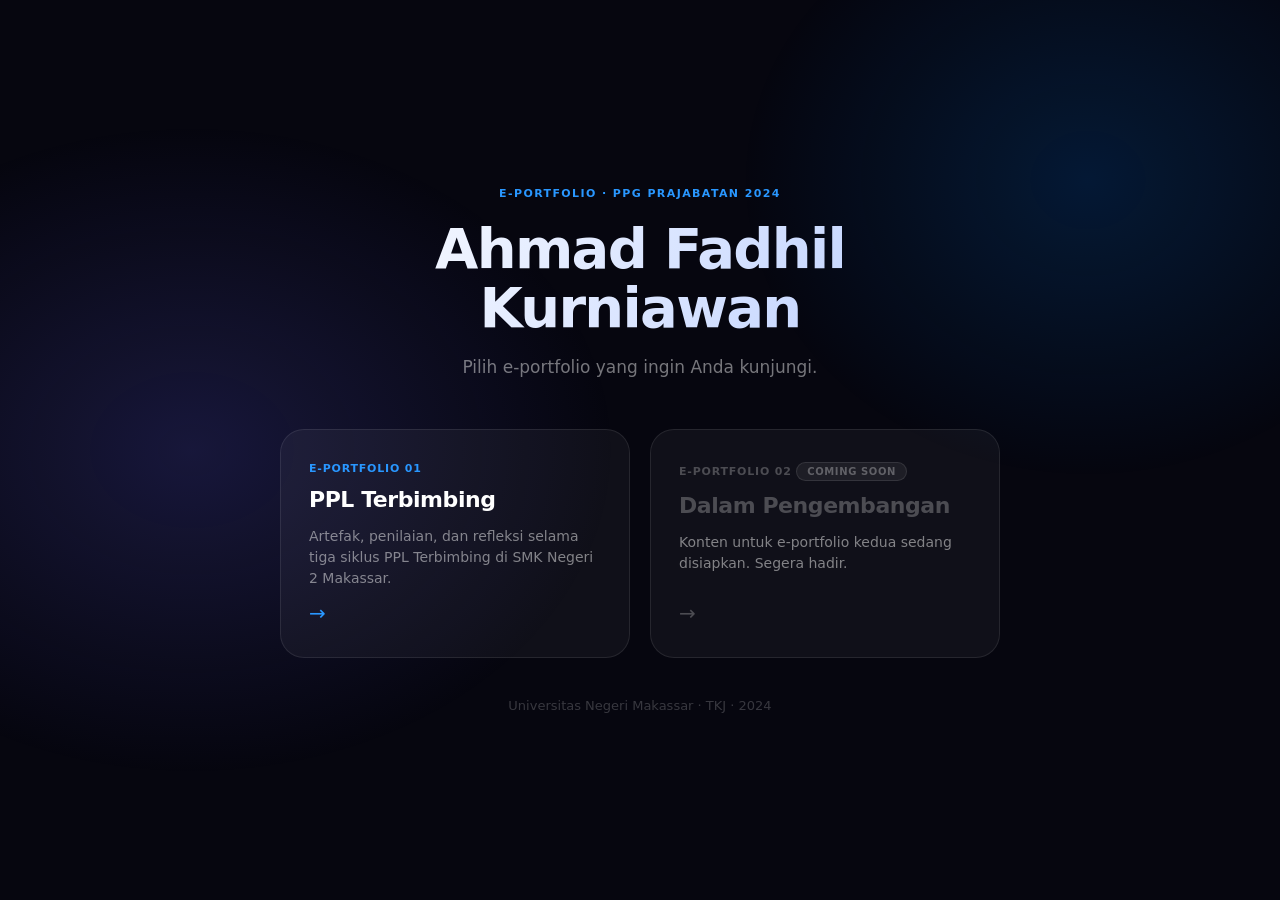
==== commit ce14cb5f: "Restructure: root landing page + eporto1 + eporto2 scaffold - Root index.html sekarang jadi landing " ====
--- a/index.html
+++ b/index.html
@@ -3,2064 +3,168 @@
 <head>
   <meta charset="UTF-8" />
   <meta name="viewport" content="width=device-width, initial-scale=1.0" />
-  <title>E-Portfolio PPG — Ahmad Fadhil Kurniawan</title>
+  <title>E-Portfolio — Ahmad Fadhil Kurniawan</title>
   <style>
     *, *::before, *::after { box-sizing: border-box; margin: 0; padding: 0; }
-
     :root {
       --primary: #0066cc;
-      --primary-focus: #0071e3;
       --primary-on-dark: #2997ff;
-      --ink: #1d1d1f;
-      --body-muted: #cccccc;
-      --ink-muted-80: #333333;
-      --ink-muted-48: #7a7a7a;
-      --divider-soft: #f0f0f0;
-      --hairline: #e0e0e0;
-      --canvas: #ffffff;
-      --canvas-parchment: #f5f5f7;
-      --surface-pearl: #fafafc;
-      --surface-tile-1: #272729;
-      --surface-tile-2: #2a2a2c;
-      --surface-black: #000000;
-      --on-dark: #ffffff;
+      --ease-spring: cubic-bezier(0.34, 1.56, 0.64, 1);
       --ease-out: cubic-bezier(0.25, 0.46, 0.45, 0.94);
-      --ease-spring: cubic-bezier(0.34, 1.56, 0.64, 1);
     }
-
-    html { scroll-behavior: smooth; }
-
     body {
       font-family: "SF Pro Text", system-ui, -apple-system, BlinkMacSystemFont, sans-serif;
-      font-size: 17px;
-      font-weight: 400;
-      line-height: 1.47;
-      letter-spacing: -0.374px;
-      color: var(--ink);
-      background: var(--canvas);
-      -webkit-font-smoothing: antialiased;
-      overflow-x: hidden;
-    }
-
-    /* ──────────────────────────────────────
-       SCROLL ANIMATION SYSTEM
-    ────────────────────────────────────── */
-    .reveal {
-      opacity: 0;
-      transform: translateY(32px);
-      transition: opacity 0.7s var(--ease-out), transform 0.7s var(--ease-out);
-    }
-    .reveal.visible {
-      opacity: 1;
-      transform: translateY(0);
-    }
-    .reveal-left {
-      opacity: 0;
-      transform: translateX(-40px);
-      transition: opacity 0.7s var(--ease-out), transform 0.7s var(--ease-out);
-    }
-    .reveal-left.visible { opacity: 1; transform: translateX(0); }
-    .reveal-right {
-      opacity: 0;
-      transform: translateX(40px);
-      transition: opacity 0.7s var(--ease-out), transform 0.7s var(--ease-out);
-    }
-    .reveal-right.visible { opacity: 1; transform: translateX(0); }
-    .reveal-scale {
-      opacity: 0;
-      transform: scale(0.92);
-      transition: opacity 0.65s var(--ease-out), transform 0.65s var(--ease-spring);
-    }
-    .reveal-scale.visible { opacity: 1; transform: scale(1); }
-
-    /* Stagger delays */
-    .d1 { transition-delay: 0.05s; }
-    .d2 { transition-delay: 0.12s; }
-    .d3 { transition-delay: 0.19s; }
-    .d4 { transition-delay: 0.26s; }
-    .d5 { transition-delay: 0.33s; }
-    .d6 { transition-delay: 0.40s; }
-
-    /* ──────────────────────────────────────
-       GLOBAL NAV
-    ────────────────────────────────────── */
-    .global-nav {
-      position: fixed;
-      top: 0; left: 0; right: 0;
-      z-index: 1000;
-      background: rgba(8,8,18,0.88);
-      backdrop-filter: saturate(200%) blur(28px);
-      -webkit-backdrop-filter: saturate(200%) blur(28px);
-      height: 68px;
+      background: #06060f;
+      color: #fff;
+      min-height: 100vh;
       display: flex;
-      align-items: center;
-      justify-content: space-between;
-      padding: 0 44px;
-      transition: background 0.35s, box-shadow 0.35s;
-      border-bottom: 1px solid rgba(255,255,255,0.07);
-      box-shadow: 0 1px 0 rgba(255,255,255,0.04), 0 8px 32px rgba(0,0,0,0.35);
-    }
-    .global-nav.solid {
-      background: rgba(8,8,18,0.97);
-      box-shadow: 0 1px 0 rgba(255,255,255,0.06), 0 12px 40px rgba(0,0,0,0.5);
-    }
-    .global-nav__brand {
-      color: var(--on-dark);
-      font-size: 15px;
-      font-weight: 700;
-      letter-spacing: -0.3px;
-      text-decoration: none;
-      flex-shrink: 0;
-      display: flex;
-      align-items: center;
-      gap: 10px;
-    }
-    .global-nav__brand::before {
-      content: '';
-      display: block;
-      width: 8px; height: 8px;
-      border-radius: 50%;
-      background: var(--primary);
-      box-shadow: 0 0 8px rgba(0,102,204,0.8);
-      flex-shrink: 0;
-    }
-    .global-nav__divider {
-      width: 1px;
-      height: 20px;
-      background: rgba(255,255,255,0.12);
-      margin: 0 4px;
-    }
-    .global-nav__links {
-      display: flex;
-      gap: 6px;
-      list-style: none;
-      align-items: center;
-    }
-    .global-nav__links li a:not(.btn-pill) {
-      color: rgba(255,255,255,0.7);
-      font-size: 13.5px;
-      letter-spacing: -0.15px;
-      text-decoration: none;
-      padding: 6px 12px;
-      border-radius: 8px;
-      transition: color 0.2s, background 0.2s;
-    }
-    .global-nav__links li a:not(.btn-pill):hover {
-      color: #fff;
-      background: rgba(255,255,255,0.08);
-    }
-    .global-nav__links .btn-pill { margin-left: 8px; }
-    @media (max-width: 768px) { .global-nav__links { display: none; } }
-    @media (max-width: 768px) { .global-nav { padding: 0 22px; } }
-
-    /* ──────────────────────────────────────
-       BUTTONS
-    ────────────────────────────────────── */
-    .btn-pill {
-      display: inline-block;
-      background: var(--primary);
-      color: #fff;
-      font-size: 17px;
-      font-weight: 400;
-      letter-spacing: -0.374px;
-      padding: 11px 22px;
-      border-radius: 9999px;
-      text-decoration: none;
-      border: none;
-      cursor: pointer;
-      transition: background 0.2s, transform 0.15s var(--ease-spring), box-shadow 0.2s;
-      position: relative;
-      overflow: hidden;
-    }
-    .btn-pill::after {
-      content: '';
-      position: absolute;
-      inset: 0;
-      background: rgba(255,255,255,0);
-      transition: background 0.15s;
-    }
-    .btn-pill:hover { background: var(--primary-focus); box-shadow: 0 4px 16px rgba(0,102,204,0.35); }
-    .btn-pill:active { transform: scale(0.95); }
-    .btn-pill--ghost {
-      background: transparent;
-      color: var(--primary);
-      border: 1px solid var(--primary);
-    }
-    .btn-pill--ghost:hover { background: rgba(0,102,204,0.06); box-shadow: none; }
-    .btn-pill--sm { font-size: 14px; padding: 8px 18px; }
-
-    /* ──────────────────────────────────────
-       TILES
-    ────────────────────────────────────── */
-    .tile {
-      width: 100%;
-      padding: 80px 22px;
-      text-align: center;
-    }
-    .tile--light  { background: var(--canvas); }
-    .tile--parch  { background: var(--canvas-parchment); }
-    .tile--dark   { background: var(--surface-tile-1); color: var(--on-dark); }
-    .tile--dark-2 { background: var(--surface-tile-2); color: var(--on-dark); }
-    .tile__inner  { max-width: 980px; margin: 0 auto; }
-    .tile__inner--wide { max-width: 1200px; margin: 0 auto; }
-    @media (max-width: 640px) { .tile { padding: 56px 20px; } }
-
-    /* ──────────────────────────────────────
-       TYPOGRAPHY
-    ────────────────────────────────────── */
-    .hero-display {
-      font-family: "SF Pro Display", system-ui, -apple-system, sans-serif;
-      font-size: clamp(38px, 6vw, 72px);
-      font-weight: 600;
-      line-height: 1.07;
-      letter-spacing: -0.03em;
-    }
-    .display-lg {
-      font-family: "SF Pro Display", system-ui, -apple-system, sans-serif;
-      font-size: clamp(28px, 4vw, 48px);
-      font-weight: 600;
-      line-height: 1.1;
-      letter-spacing: -0.01em;
-    }
-    .display-md {
-      font-family: "SF Pro Text", system-ui, -apple-system, sans-serif;
-      font-size: clamp(22px, 3vw, 34px);
-      font-weight: 600;
-      line-height: 1.35;
-      letter-spacing: -0.374px;
-    }
-    .lead {
-      font-family: "SF Pro Display", system-ui, -apple-system, sans-serif;
-      font-size: clamp(20px, 2.5vw, 28px);
-      font-weight: 400;
-      line-height: 1.3;
-      letter-spacing: 0.196px;
-    }
-    .tagline {
-      font-family: "SF Pro Display", system-ui, -apple-system, sans-serif;
-      font-size: 21px;
-      font-weight: 600;
-      line-height: 1.19;
-      letter-spacing: 0.231px;
-    }
-    .body-strong { font-weight: 600; letter-spacing: -0.374px; }
-    .caption { font-size: 14px; line-height: 1.43; letter-spacing: -0.224px; }
-    .caption-strong { font-size: 14px; font-weight: 600; line-height: 1.29; letter-spacing: -0.224px; }
-    .fine-print { font-size: 12px; line-height: 1.0; letter-spacing: -0.12px; color: var(--ink-muted-48); }
-    .eyebrow {
-      font-size: 14px;
-      font-weight: 600;
-      letter-spacing: 0.8px;
-      text-transform: uppercase;
-      color: var(--primary);
-      margin-bottom: 12px;
-    }
-    .eyebrow--dark { color: var(--primary-on-dark); }
-
-    .mt-xs  { margin-top: 8px; }
-    .mt-sm  { margin-top: 12px; }
-    .mt-md  { margin-top: 17px; }
-    .mt-lg  { margin-top: 24px; }
-    .mt-xl  { margin-top: 32px; }
-    .mt-xxl { margin-top: 48px; }
-
-    .cta-row {
-      display: flex;
-      gap: 16px;
-      justify-content: center;
-      flex-wrap: wrap;
-      margin-top: 32px;
-    }
-
-    /* ──────────────────────────────────────
-       HERO — SPLIT + MESH + PARTICLES
-    ────────────────────────────────────── */
-    .hero {
-      margin-top: 68px;
-      min-height: calc(100vh - 68px);
-      background: #06060f;
-      color: var(--on-dark);
-      display: flex;
+      flex-direction: column;
       align-items: center;
       justify-content: center;
-      padding: 60px 48px 100px;
-      position: relative;
-      overflow: hidden;
+      padding: 40px 24px;
+      -webkit-font-smoothing: antialiased;
     }
-
-    /* Layer 0 — canvas particles */
-    #heroCanvas {
-      position: absolute;
+    body::before {
+      content: '';
+      position: fixed;
       inset: 0;
+      background:
+        radial-gradient(ellipse 55% 60% at 15% 50%, rgba(88,86,214,0.22) 0%, transparent 60%),
+        radial-gradient(ellipse 45% 55% at 85% 20%, rgba(0,102,204,0.2) 0%, transparent 60%);
       pointer-events: none;
       z-index: 0;
     }
-
-    /* Layer 1 — gradient mesh overlay */
-    .hero__mesh {
-      position: absolute;
-      inset: 0;
+    .container {
+      position: relative;
       z-index: 1;
-      pointer-events: none;
-      background:
-        radial-gradient(ellipse 55% 70% at 12% 45%, rgba(88,86,214,0.30) 0%, transparent 58%),
-        radial-gradient(ellipse 50% 60% at 88% 20%, rgba(0,102,204,0.26) 0%, transparent 58%),
-        radial-gradient(ellipse 45% 50% at 58% 88%, rgba(48,209,88,0.13) 0%, transparent 58%),
-        radial-gradient(ellipse 35% 40% at 30% 10%, rgba(255,159,10,0.08) 0%, transparent 55%);
-      animation: mesh-breathe 9s ease-in-out infinite;
+      max-width: 720px;
+      width: 100%;
+      text-align: center;
     }
-    @keyframes mesh-breathe {
-      0%,100% { opacity: 1; }
-      50%      { opacity: 0.65; }
+    .eyebrow {
+      font-size: 11px;
+      font-weight: 700;
+      letter-spacing: 1.4px;
+      text-transform: uppercase;
+      color: var(--primary-on-dark);
+      margin-bottom: 20px;
     }
-
-    /* Layer 2 — subtle grid */
-    .hero::before {
-      content: '';
-      position: absolute;
-      inset: 0;
-      background-image:
-        linear-gradient(rgba(255,255,255,0.022) 1px, transparent 1px),
-        linear-gradient(90deg, rgba(255,255,255,0.022) 1px, transparent 1px);
-      background-size: 48px 48px;
-      z-index: 2;
-      pointer-events: none;
+    h1 {
+      font-family: "SF Pro Display", system-ui, -apple-system, sans-serif;
+      font-size: clamp(32px, 5vw, 56px);
+      font-weight: 700;
+      letter-spacing: -0.03em;
+      line-height: 1.05;
+      background: linear-gradient(118deg, #fff 0%, #c8d8ff 40%, #a78bfa 70%, #fff 100%);
+      background-size: 200% 100%;
+      -webkit-background-clip: text;
+      -webkit-text-fill-color: transparent;
+      background-clip: text;
+      margin-bottom: 16px;
     }
-
-    /* Parallax layer */
-    .hero__parallax {
-      position: relative;
-      z-index: 10;
-      width: 100%;
-      max-width: 1200px;
-      will-change: transform;
+    .subtitle {
+      font-size: 17px;
+      color: rgba(255,255,255,0.45);
+      line-height: 1.6;
+      margin-bottom: 48px;
     }
-
-    /* ── SPLIT LAYOUT ── */
-    .hero__split {
-      display: flex;
-      align-items: center;
-      gap: 72px;
+    .cards {
+      display: grid;
+      grid-template-columns: 1fr 1fr;
+      gap: 20px;
     }
-
-    /* ── LEFT: GLASS PROFILE CARD ── */
-    .hero__left {
-      flex-shrink: 0;
-      width: 320px;
-    }
-    .hero__card {
+    @media (max-width: 540px) { .cards { grid-template-columns: 1fr; } }
+    .card {
       background: rgba(255,255,255,0.042);
       border: 1px solid rgba(255,255,255,0.09);
-      backdrop-filter: blur(28px);
-      -webkit-backdrop-filter: blur(28px);
-      border-radius: 28px;
-      padding: 36px 26px 28px;
-      text-align: center;
-      position: relative;
-      overflow: hidden;
-      transition: box-shadow 0.35s;
-    }
-    .hero__card::before {
-      content: '';
-      position: absolute;
-      inset: 0; border-radius: inherit; pointer-events: none;
-      background: linear-gradient(155deg, rgba(88,86,214,0.09) 0%, transparent 45%, rgba(0,102,204,0.07) 100%);
-    }
-
-    /* Avatar assembly */
-    .hero__avatar-wrap {
-      position: relative;
-      width: 120px; height: 120px;
-      margin: 0 auto 22px;
-    }
-    .hero__pulse {
-      position: absolute;
-      inset: -14px; border-radius: 50%;
-      border: 1px solid rgba(41,151,255,0.38);
-      animation: pulse-ring 2.7s ease-out infinite;
-    }
-    .hero__pulse:nth-child(2) { animation-delay: 0.9s; }
-    .hero__pulse:nth-child(3) { animation-delay: 1.8s; }
-    @keyframes pulse-ring {
-      0%   { transform: scale(0.82); opacity: 0.9; }
-      100% { transform: scale(1.58); opacity: 0;   }
-    }
-    .hero__avatar-glow {
-      position: absolute;
-      inset: -22px; border-radius: 50%;
-      background: radial-gradient(circle, rgba(88,86,214,0.42) 0%, rgba(0,102,204,0.18) 40%, transparent 70%);
-      animation: glow-breathe 3.4s ease-in-out infinite;
-      z-index: 0;
-    }
-    @keyframes glow-breathe {
-      0%,100% { opacity: 0.52; transform: scale(0.93); }
-      50%      { opacity: 1;    transform: scale(1.09); }
-    }
-    .hero__avatar {
-      position: relative; z-index: 1;
-      width: 120px; height: 120px; border-radius: 50%;
-      background: linear-gradient(145deg, #1e1e2e, #0c0c18);
-      display: flex; align-items: center; justify-content: center;
-      font-size: 38px; font-weight: 300; color: rgba(255,255,255,0.5);
-      box-shadow: 0 8px 32px rgba(0,0,0,0.55), inset 0 1px 0 rgba(255,255,255,0.06);
-    }
-    .hero__avatar::before {
-      content: '';
-      position: absolute; inset: -3px; border-radius: 50%;
-      background: conic-gradient(from 0deg, #0066cc 0%, #5e5ce6 25%, #30d158 50%, #ff9f0a 75%, #0066cc 100%);
-      z-index: -1;
-      animation: spin-ring 5s linear infinite;
-    }
-    .hero__avatar::after {
-      content: '';
-      position: absolute; inset: -7px; border-radius: 50%;
-      background: conic-gradient(from 0deg, #0066cc, #5e5ce6, #30d158, #ff9f0a, #0066cc);
-      z-index: -2; opacity: 0.36; filter: blur(11px);
-      animation: spin-ring 5s linear infinite;
-    }
-    @keyframes spin-ring { to { transform: rotate(360deg); } }
-
-    .hero__card-name {
-      font-family: "SF Pro Display", system-ui, -apple-system, sans-serif;
-      font-size: 17px; font-weight: 700; color: #fff;
-      letter-spacing: -0.3px; line-height: 1.2;
-    }
-    .hero__card-role {
-      font-size: 11px; color: rgba(255,255,255,0.42);
-      margin-top: 4px; letter-spacing: 0.1px;
-    }
-    .hero__card-rule {
-      height: 1px;
-      background: linear-gradient(90deg, transparent, rgba(255,255,255,0.09), transparent);
-      margin: 18px 0;
-    }
-    .hero__card-meta { display: flex; flex-direction: column; gap: 9px; }
-    .hero__card-meta-item {
-      display: flex; align-items: center; gap: 9px;
-      font-size: 11px; color: rgba(255,255,255,0.48); text-align: left;
-    }
-    .hero__card-meta-icon {
-      width: 26px; height: 26px; border-radius: 8px; flex-shrink: 0;
-      background: rgba(255,255,255,0.05);
-      border: 1px solid rgba(255,255,255,0.07);
-      display: flex; align-items: center; justify-content: center; font-size: 12px;
-    }
-    .hero__status {
-      display: inline-flex; align-items: center; gap: 6px;
-      background: rgba(48,209,88,0.09);
-      border: 1px solid rgba(48,209,88,0.24);
-      border-radius: 9999px; padding: 5px 12px;
-      font-size: 11px; color: #30d158; margin-top: 14px;
-    }
-    .hero__status-dot {
-      width: 6px; height: 6px; border-radius: 50%; background: #30d158;
-      animation: status-pulse 2.2s ease-in-out infinite;
-    }
-    @keyframes status-pulse {
-      0%,100% { box-shadow: 0 0 0 0 rgba(48,209,88,0.5); }
-      50%      { box-shadow: 0 0 0 5px rgba(48,209,88,0); }
-    }
-
-    /* ── RIGHT: TEXT CONTENT ── */
-    .hero__right { flex: 1; min-width: 0; }
-
-    .hero__eyebrow {
-      font-size: 11px; font-weight: 700;
-      letter-spacing: 1.4px; text-transform: uppercase;
-      color: var(--primary-on-dark); margin-bottom: 16px;
-      opacity: 0; transform: translateY(14px);
-      transition: opacity 0.6s var(--ease-out), transform 0.6s var(--ease-out);
-    }
-    .hero__eyebrow.show { opacity: 1; transform: none; }
-
-    .hero__name {
-      font-family: "SF Pro Display", system-ui, -apple-system, sans-serif;
-      font-size: clamp(38px, 5.5vw, 70px);
-      font-weight: 700; line-height: 1.03; letter-spacing: -0.03em;
-      background: linear-gradient(118deg,
-        #ffffff 0%, #c8d8ff 18%, #a78bfa 36%,
-        #ffffff 50%, #93c5fd 66%, #c8d8ff 82%, #ffffff 100%);
-      background-size: 260% 100%;
-      -webkit-background-clip: text; -webkit-text-fill-color: transparent;
-      background-clip: text;
-      animation: shimmer-name 6s linear infinite;
-      opacity: 0; transform: translateY(30px);
-      transition: opacity 0.9s var(--ease-out), transform 0.9s var(--ease-out);
-    }
-    .hero__name.show { opacity: 1; transform: none; }
-    @keyframes shimmer-name {
-      0%   { background-position: 100% 0; }
-      100% { background-position: -100% 0; }
-    }
-
-    .hero__sub {
-      font-size: clamp(15px, 1.8vw, 19px); font-weight: 300;
-      line-height: 1.55; color: rgba(255,255,255,0.42);
-      margin-top: 14px; min-height: 1.8em;
-      opacity: 0; transition: opacity 0.6s var(--ease-out);
-    }
-    .hero__sub.show { opacity: 1; }
-    .hero__cursor {
-      display: inline-block; width: 2px; height: 0.9em;
-      background: var(--primary-on-dark); vertical-align: text-bottom; margin-left: 2px;
-      animation: cur-blink 0.72s step-end infinite;
-    }
-    @keyframes cur-blink { 50% { opacity: 0; } }
-
-    .hero__badges {
-      display: flex; gap: 8px; flex-wrap: wrap;
-      margin-top: 22px;
-    }
-    .hero__badge {
-      display: inline-flex; align-items: center; gap: 6px;
-      background: rgba(255,255,255,0.052);
-      border: 1px solid rgba(255,255,255,0.1);
-      backdrop-filter: blur(10px); -webkit-backdrop-filter: blur(10px);
-      border-radius: 9999px; padding: 7px 14px;
-      font-size: 12px; font-weight: 500;
-      color: rgba(255,255,255,0.65); white-space: nowrap;
-      cursor: default;
-      opacity: 0; transform: translateY(14px) scale(0.93);
-      transition: opacity 0.45s var(--ease-out), transform 0.48s var(--ease-spring),
-                  background 0.22s, border-color 0.22s, color 0.22s, box-shadow 0.22s;
-    }
-    .hero__badge.show { opacity: 1; transform: none; }
-    .hero__badge:hover {
-      background: rgba(41,151,255,0.14);
-      border-color: rgba(41,151,255,0.38);
-      color: #fff;
-      box-shadow: 0 0 18px rgba(41,151,255,0.22);
-    }
-    .hero__badge-dot { width: 6px; height: 6px; border-radius: 50%; flex-shrink: 0; }
-
-    .hero__cta {
-      display: flex; gap: 12px; flex-wrap: wrap;
-      margin-top: 28px;
-      opacity: 0; transform: translateY(14px);
-      transition: opacity 0.6s var(--ease-out), transform 0.6s var(--ease-out);
-    }
-    .hero__cta.show { opacity: 1; transform: none; }
-
-    .hero__stats {
-      display: flex; gap: 10px; flex-wrap: wrap;
-      margin-top: 32px;
-      opacity: 0; transform: translateY(18px);
-      transition: opacity 0.7s var(--ease-out), transform 0.7s var(--ease-out);
-    }
-    .hero__stats.show { opacity: 1; transform: none; }
-    .hero__stat {
-      background: rgba(255,255,255,0.044);
-      border: 1px solid rgba(255,255,255,0.08);
-      backdrop-filter: blur(14px); -webkit-backdrop-filter: blur(14px);
-      border-radius: 16px; padding: 16px 22px;
-      text-align: center; min-width: 92px; cursor: default;
-      transition: background 0.25s, transform 0.28s var(--ease-spring),
-                  border-color 0.25s, box-shadow 0.25s;
-    }
-    .hero__stat:hover {
-      background: rgba(41,151,255,0.1);
-      border-color: rgba(41,151,255,0.28);
-      transform: translateY(-6px);
-      box-shadow: 0 14px 36px rgba(0,0,0,0.3), 0 0 22px rgba(41,151,255,0.14);
-    }
-    .hero__stat__num {
-      font-family: "SF Pro Display", system-ui, sans-serif;
-      font-size: 30px; font-weight: 700; letter-spacing: -0.03em;
-      color: #fff; line-height: 1;
-    }
-    .hero__stat__label {
-      font-size: 9px; font-weight: 600;
-      color: rgba(255,255,255,0.36); margin-top: 5px;
-      letter-spacing: 0.5px; text-transform: uppercase;
-    }
-
-    /* Scroll indicator */
-    .scroll-indicator {
-      position: absolute; bottom: 28px; left: 50%;
-      transform: translateX(-50%);
-      display: flex; flex-direction: column; align-items: center; gap: 6px;
-      z-index: 12; transition: opacity 0.4s;
-    }
-    .scroll-indicator__line {
-      width: 1px; height: 36px;
-      background: linear-gradient(to bottom, transparent, rgba(255,255,255,0.32));
-      animation: s-line 2s ease-in-out infinite;
-    }
-    .scroll-indicator__dot {
-      width: 4px; height: 4px; border-radius: 50%;
-      background: rgba(255,255,255,0.28);
-      animation: s-dot 2s ease-in-out infinite;
-    }
-    @keyframes s-line {
-      0%,100% { opacity: 0.3; transform: scaleY(0.7); }
-      50%      { opacity: 0.9; transform: scaleY(1) translateY(4px); }
-    }
-    @keyframes s-dot {
-      0%,100% { opacity: 0.3; }
-      50%      { opacity: 1; }
-    }
-
-    /* ── RESPONSIVE ── */
-    @media (max-width: 900px) {
-      .hero__split { flex-direction: column; gap: 36px; text-align: center; }
-      .hero__left { width: 100%; max-width: 300px; }
-      .hero__card-meta-item { justify-content: center; }
-      .hero__badges, .hero__cta, .hero__stats { justify-content: center; }
-    }
-    @media (max-width: 640px) {
-      .hero { padding: 48px 20px 96px; }
-    }
-
-    /* ──────────────────────────────────────
-       PROFIL
-    ────────────────────────────────────── */
-    .profile-grid {
-      display: grid;
-      grid-template-columns: 1fr 1fr;
-      gap: 64px;
+      border-radius: 24px;
+      padding: 32px 28px;
       text-align: left;
-      margin-top: 56px;
-    }
-    @media (max-width: 734px) { .profile-grid { grid-template-columns: 1fr; gap: 32px; } }
-
-    .info-row {
-      display: flex;
-      flex-direction: column;
-      gap: 4px;
-      padding: 16px 0;
-      border-bottom: 1px solid var(--hairline);
-      position: relative;
-    }
-    .info-row::before {
-      content: '';
-      position: absolute;
-      left: 0; top: 0; bottom: 0;
-      width: 3px;
-      background: var(--primary);
-      border-radius: 9999px;
-      transform: scaleY(0);
-      transform-origin: top;
-      transition: transform 0.4s var(--ease-out);
-    }
-    .info-row.visible::before { transform: scaleY(1); }
-    .info-row__label { font-size: 12px; color: var(--ink-muted-48); letter-spacing: -0.12px; padding-left: 12px; }
-    .info-row__value { font-weight: 600; letter-spacing: -0.374px; padding-left: 12px; }
-
-    .blockquote {
-      margin-top: 56px;
-      background: var(--surface-tile-1);
-      border-radius: 24px;
-      padding: 56px 48px;
-      text-align: center;
-      position: relative;
-      overflow: hidden;
-    }
-    .blockquote::before {
-      content: '"';
-      position: absolute;
-      top: -20px; left: 24px;
-      font-size: 200px;
-      font-family: Georgia, serif;
-      font-weight: 700;
-      color: rgba(255,255,255,0.04);
-      line-height: 1;
-      pointer-events: none;
-    }
-    .blockquote__text {
-      font-family: "SF Pro Display", system-ui, sans-serif;
-      font-size: clamp(20px, 3vw, 28px);
-      font-weight: 300;
-      line-height: 1.5;
-      color: var(--on-dark);
-      position: relative;
-      z-index: 1;
-    }
-    .blockquote__author {
-      margin-top: 20px;
-      font-size: 14px;
-      color: var(--body-muted);
-      letter-spacing: -0.224px;
-    }
-
-    /* ──────────────────────────────────────
-       ARTIFACT CARDS
-    ────────────────────────────────────── */
-    .artifact-grid {
-      display: grid;
-      grid-template-columns: repeat(3, 1fr);
-      gap: 20px;
-      margin-top: 56px;
-      text-align: left;
-    }
-    @media (max-width: 1024px) { .artifact-grid { grid-template-columns: repeat(2,1fr); } }
-    @media (max-width: 640px)  { .artifact-grid { grid-template-columns: 1fr; } }
-
-    .artifact-card {
-      background: var(--canvas);
-      border: 1px solid var(--hairline);
-      border-radius: 20px;
-      padding: 28px 24px;
+      text-decoration: none;
+      color: inherit;
+      transition: transform 0.3s var(--ease-spring), box-shadow 0.3s, border-color 0.3s, background 0.3s;
       display: flex;
       flex-direction: column;
       gap: 12px;
-      transition: transform 0.3s var(--ease-spring), box-shadow 0.3s, border-color 0.3s;
-      cursor: pointer;
     }
-    .artifact-card:hover {
+    .card:hover {
       transform: translateY(-6px);
-      box-shadow: 0 20px 48px rgba(0,0,0,0.1);
-      border-color: transparent;
+      background: rgba(255,255,255,0.07);
+      border-color: rgba(41,151,255,0.28);
+      box-shadow: 0 20px 48px rgba(0,0,0,0.4), 0 0 28px rgba(41,151,255,0.1);
     }
-    .artifact-card__icon {
-      width: 52px;
-      height: 52px;
-      border-radius: 14px;
-      background: var(--canvas-parchment);
-      display: flex;
-      align-items: center;
-      justify-content: center;
-      font-size: 26px;
-      transition: transform 0.3s var(--ease-spring);
+    .card__num {
+      font-size: 11px;
+      font-weight: 700;
+      letter-spacing: 0.8px;
+      text-transform: uppercase;
+      color: var(--primary-on-dark);
     }
-    .artifact-card:hover .artifact-card__icon { transform: scale(1.12) rotate(-4deg); }
-    .artifact-card__type {
-      font-size: 12px;
+    .card__title {
+      font-family: "SF Pro Display", system-ui, -apple-system, sans-serif;
+      font-size: 22px;
+      font-weight: 700;
+      letter-spacing: -0.02em;
+      line-height: 1.2;
+    }
+    .card__desc {
+      font-size: 14px;
+      color: rgba(255,255,255,0.48);
+      line-height: 1.5;
+      flex: 1;
+    }
+    .card__arrow {
+      font-size: 20px;
+      color: var(--primary-on-dark);
+      transition: transform 0.25s var(--ease-spring);
+    }
+    .card:hover .card__arrow { transform: translateX(6px); }
+    .card--coming { pointer-events: none; }
+    .card--coming .card__num,
+    .card--coming .card__title,
+    .card--coming .card__arrow { color: rgba(255,255,255,0.25); }
+    .badge-soon {
+      display: inline-block;
+      background: rgba(255,255,255,0.06);
+      border: 1px solid rgba(255,255,255,0.1);
+      color: rgba(255,255,255,0.3);
+      font-size: 10px;
       font-weight: 600;
       letter-spacing: 0.6px;
       text-transform: uppercase;
-      color: var(--primary);
+      padding: 3px 10px;
+      border-radius: 9999px;
     }
-    .artifact-card__title { font-size: 17px; font-weight: 600; line-height: 1.24; letter-spacing: -0.374px; }
-    .artifact-card__desc { font-size: 14px; color: var(--ink-muted-80); line-height: 1.43; letter-spacing: -0.224px; flex: 1; }
-
-    .analysis-block {
-      background: var(--canvas-parchment);
-      border-radius: 12px;
-      padding: 16px 18px;
-      border-left: 3px solid var(--primary);
-    }
-    .analysis-block__label {
-      font-size: 11px;
-      font-weight: 600;
-      letter-spacing: 0.6px;
-      text-transform: uppercase;
-      color: var(--primary);
-      margin-bottom: 6px;
-    }
-    .analysis-block__text { font-size: 13px; color: var(--ink-muted-80); line-height: 1.5; letter-spacing: -0.2px; }
-
-    .tag-row { display: flex; gap: 6px; flex-wrap: wrap; }
-    .tag {
-      font-size: 12px;
-      background: var(--canvas-parchment);
-      color: var(--ink-muted-80);
-      border-radius: 9999px;
-      padding: 4px 10px;
-      letter-spacing: -0.12px;
-    }
-    .tag--blue { background: rgba(0,102,204,0.08); color: var(--primary); }
-    .artifact-link {
-      color: var(--primary);
-      font-size: 14px;
-      text-decoration: none;
-      display: inline-flex;
-      align-items: center;
-      gap: 4px;
-      transition: gap 0.2s;
-    }
-    .artifact-link:hover { gap: 8px; }
-    .artifact-link::after { content: "→"; }
-
-    /* Video placeholder */
-    .video-embed {
-      border-radius: 12px;
-      overflow: hidden;
-      aspect-ratio: 16/9;
-      background: var(--surface-tile-1);
-    }
-    .video-embed iframe {
-      width: 100%;
-      height: 100%;
-      display: block;
-    }
-
-    /* ──────────────────────────────────────
-       ASSESSMENT / LAMPIRAN
-    ────────────────────────────────────── */
-    .cycle-tabs {
-      display: flex;
-      gap: 8px;
-      margin-bottom: 28px;
-      flex-wrap: wrap;
-    }
-    .cycle-tab {
-      padding: 8px 20px;
-      border-radius: 9999px;
-      font-size: 14px;
-      letter-spacing: -0.224px;
-      border: 1px solid rgba(255,255,255,0.15);
-      color: var(--body-muted);
-      cursor: pointer;
-      background: transparent;
-      transition: background 0.2s, color 0.2s, border-color 0.2s, transform 0.15s var(--ease-spring);
-    }
-    .cycle-tab:hover { transform: scale(1.04); border-color: rgba(255,255,255,0.3); }
-    .cycle-tab.active {
-      background: var(--primary);
-      color: #fff;
-      border-color: var(--primary);
-    }
-
-    .cycle-panel {
-      display: none;
-      animation: panel-in 0.4s var(--ease-out) forwards;
-    }
-    .cycle-panel.active { display: block; }
-    @keyframes panel-in {
-      from { opacity: 0; transform: translateY(12px); }
-      to   { opacity: 1; transform: translateY(0); }
-    }
-
-    .assessment-table {
-      width: 100%;
-      border-collapse: collapse;
-      font-size: 14px;
-    }
-    .assessment-table th {
-      background: rgba(255,255,255,0.06);
-      color: var(--body-muted);
-      font-size: 11px;
-      font-weight: 600;
-      letter-spacing: 0.6px;
-      text-transform: uppercase;
-      padding: 10px 16px;
-      text-align: left;
-      border-bottom: 1px solid rgba(255,255,255,0.08);
-    }
-    .assessment-table td {
-      padding: 13px 16px;
-      color: var(--on-dark);
-      border-bottom: 1px solid rgba(255,255,255,0.05);
-      line-height: 1.4;
-      transition: background 0.15s;
-    }
-    .assessment-table tr:hover td { background: rgba(255,255,255,0.03); }
-    .assessment-table tr:last-child td { border-bottom: none; }
-
-    /* Animated score pill */
-    .score-pill {
-      display: inline-block;
-      padding: 4px 12px;
-      border-radius: 9999px;
+    .footer-note {
+      margin-top: 40px;
       font-size: 13px;
-      font-weight: 600;
-      position: relative;
-      overflow: hidden;
-    }
-    .score-pill::before {
-      content: '';
-      position: absolute;
-      inset: 0;
-      transform: scaleX(0);
-      transform-origin: left;
-      transition: transform 0.6s var(--ease-out);
-      border-radius: inherit;
-    }
-    .score-pill.animated::before { transform: scaleX(1); }
-    .score-pill--a { background: rgba(52,199,89,0.15); color: #34c759; }
-    .score-pill--a::before { background: rgba(52,199,89,0.06); }
-    .score-pill--b { background: rgba(255,204,0,0.15); color: #d4a000; }
-    .score-pill--b::before { background: rgba(255,204,0,0.06); }
-
-    /* Progress bars for score summary */
-    .progress-wrap { margin-top: 24px; }
-    .progress-item { margin-bottom: 16px; text-align: left; }
-    .progress-item__header {
-      display: flex;
-      justify-content: space-between;
-      margin-bottom: 6px;
-      font-size: 13px;
-      color: var(--body-muted);
-    }
-    .progress-bar {
-      height: 6px;
-      background: rgba(255,255,255,0.1);
-      border-radius: 9999px;
-      overflow: hidden;
-    }
-    .progress-bar__fill {
-      height: 100%;
-      background: var(--primary-on-dark);
-      border-radius: 9999px;
-      transform: scaleX(0);
-      transform-origin: left;
-      transition: transform 1s var(--ease-out);
-    }
-    .progress-bar__fill.animated { transform: scaleX(1); }
-
-    .score-summary {
-      background: rgba(255,255,255,0.04);
-      border: 1px solid rgba(255,255,255,0.08);
-      border-radius: 16px;
-      padding: 24px;
-      margin-top: 24px;
-    }
-    .score-summary__title { font-size: 14px; font-weight: 600; color: var(--body-muted); margin-bottom: 16px; }
-
-    /* ──────────────────────────────────────
-       TIMELINE (tren skor)
-    ────────────────────────────────────── */
-    .trend-chart {
-      display: flex;
-      align-items: flex-end;
-      gap: 12px;
-      height: 80px;
-      margin-top: 8px;
-    }
-    .trend-bar {
-      flex: 1;
-      border-radius: 6px 6px 0 0;
-      background: var(--primary-on-dark);
-      opacity: 0.7;
-      transform: scaleY(0);
-      transform-origin: bottom;
-      transition: transform 0.6s var(--ease-out), opacity 0.3s;
-    }
-    .trend-bar.animated { transform: scaleY(1); }
-    .trend-bar:hover { opacity: 1; }
-
-    /* ──────────────────────────────────────
-       MODEL GURU
-    ────────────────────────────────────── */
-    .model-grid {
-      display: grid;
-      grid-template-columns: repeat(3, 1fr);
-      gap: 20px;
-      margin-top: 56px;
-      text-align: left;
-    }
-    @media (max-width: 834px) { .model-grid { grid-template-columns: 1fr 1fr; } }
-    @media (max-width: 640px) { .model-grid { grid-template-columns: 1fr; } }
-
-    .model-card {
-      background: var(--canvas-parchment);
-      border-radius: 20px;
-      padding: 28px 24px;
-      transition: transform 0.3s var(--ease-spring), box-shadow 0.3s;
-      border: 1px solid transparent;
-    }
-    .model-card:hover {
-      transform: translateY(-5px);
-      box-shadow: 0 16px 40px rgba(0,0,0,0.08);
-      border-color: rgba(0,102,204,0.15);
-    }
-    .model-card__num {
-      font-size: 11px;
-      font-weight: 600;
-      letter-spacing: 0.8px;
-      text-transform: uppercase;
-      color: var(--primary);
-      margin-bottom: 12px;
-    }
-    .model-card__icon {
-      font-size: 32px;
-      margin-bottom: 12px;
-      display: block;
-      transition: transform 0.3s var(--ease-spring);
-    }
-    .model-card:hover .model-card__icon { transform: scale(1.15) rotate(-5deg); }
-    .model-card__title { font-size: 21px; font-weight: 600; line-height: 1.19; letter-spacing: 0.231px; margin-bottom: 10px; }
-    .model-card__body { font-size: 14px; color: var(--ink-muted-80); line-height: 1.43; letter-spacing: -0.224px; }
-    .competency-list { list-style: none; margin-top: 14px; display: flex; flex-direction: column; gap: 8px; }
-    .competency-list li {
-      display: flex;
-      gap: 10px;
-      font-size: 14px;
-      color: var(--ink-muted-80);
-      line-height: 1.43;
-      letter-spacing: -0.224px;
-    }
-    .competency-list li::before {
-      content: "✦";
-      color: var(--primary);
-      font-size: 9px;
-      flex-shrink: 0;
-      margin-top: 4px;
-    }
-
-    /* Mission banner */
-    .mission-banner {
-      background: var(--surface-tile-2);
-      border-radius: 24px;
-      padding: 56px 48px;
-      margin-top: 56px;
-      text-align: center;
-      position: relative;
-      overflow: hidden;
-    }
-    .mission-banner::before {
-      content: '';
-      position: absolute;
-      width: 400px; height: 400px;
-      background: var(--primary);
-      border-radius: 50%;
-      opacity: 0.08;
-      filter: blur(80px);
-      top: -100px; right: -100px;
-      animation: drift 10s ease-in-out infinite;
-    }
-    .mission-banner__label {
-      font-size: 13px;
-      font-weight: 600;
-      letter-spacing: 0.8px;
-      text-transform: uppercase;
-      color: var(--body-muted);
-      margin-bottom: 20px;
-    }
-
-    /* ──────────────────────────────────────
-       DIVIDERS
-    ────────────────────────────────────── */
-    .hairline {
-      border: none;
-      border-top: 1px solid var(--hairline);
-      margin: 40px 0;
-    }
-    .hairline--dark { border-color: rgba(255,255,255,0.08); }
-
-    /* ──────────────────────────────────────
-       FOOTER
-    ────────────────────────────────────── */
-    footer {
-      background: #0a0a0f;
-      padding: 56px 28px 36px;
-      border-top: 1px solid rgba(255,255,255,0.06);
-    }
-    .footer-inner {
-      max-width: 1100px;
-      margin: 0 auto;
-      display: grid;
-      grid-template-columns: 1fr 1fr;
-      gap: 48px;
-      align-items: start;
-    }
-    @media (max-width: 768px) { .footer-inner { grid-template-columns: 1fr; gap: 40px; } }
-
-    /* left: institution logos */
-    .footer-logos {
-      display: flex;
-      flex-direction: column;
-      gap: 20px;
-    }
-    .footer-logos__eyebrow {
-      font-size: 11px;
-      font-weight: 600;
-      letter-spacing: 0.08em;
-      text-transform: uppercase;
-      color: rgba(255,255,255,0.35);
-      margin-bottom: 4px;
-    }
-    .footer-logo-grid {
-      display: flex;
-      flex-direction: row;
-      align-items: center;
-      gap: 20px;
-      flex-wrap: wrap;
-    }
-    .footer-logo-item {
-      display: flex;
-      align-items: center;
-      justify-content: center;
-      transition: opacity 0.2s, transform 0.2s;
-    }
-    .footer-logo-item:hover {
-      opacity: 0.85;
-      transform: translateY(-2px);
-    }
-    .footer-logo-item__img-wrap {
-      display: flex;
-      align-items: center;
-      justify-content: center;
-    }
-    .footer-logo-item__img-wrap img {
-      height: 72px;
-      width: auto;
-      max-width: 140px;
-      object-fit: contain;
-      display: block;
-      filter: drop-shadow(0 2px 8px rgba(0,0,0,0.4));
-    }
-    /* Kemendikdasmen has a wide aspect ratio — give it more room */
-    .footer-logo-item--wide .footer-logo-item__img-wrap img {
-      height: 56px;
-      max-width: 180px;
-    }
-
-    /* right: sitemap + kontak */
-    .footer-right {
-      display: grid;
-      grid-template-columns: 1fr 1fr;
-      gap: 32px;
-    }
-    @media (max-width: 480px) { .footer-right { grid-template-columns: 1fr; } }
-    .footer-col__title {
-      font-size: 12px;
-      font-weight: 600;
-      letter-spacing: 0.06em;
-      text-transform: uppercase;
-      color: rgba(255,255,255,0.35);
-      margin-bottom: 14px;
-    }
-    .footer-col__links { list-style: none; display: flex; flex-direction: column; gap: 0; }
-    .footer-col__links a {
-      font-size: 14px;
-      line-height: 2.2;
-      color: rgba(255,255,255,0.65);
-      text-decoration: none;
-      transition: color 0.2s;
-    }
-    .footer-col__links a:hover { color: #fff; }
-
-    .footer-legal {
-      max-width: 1100px;
-      margin: 40px auto 0;
-      padding-top: 20px;
-      border-top: 1px solid rgba(255,255,255,0.07);
-      display: flex;
-      justify-content: space-between;
-      flex-wrap: wrap;
-      gap: 8px;
-    }
-    .footer-legal .fine-print { color: rgba(255,255,255,0.3); }
-
-    /* ──────────────────────────────────────
-       FLOATING BACK-TO-TOP
-    ────────────────────────────────────── */
-    .back-top {
-      position: fixed;
-      bottom: 32px; right: 24px;
-      width: 44px; height: 44px;
-      border-radius: 50%;
-      background: rgba(29,29,31,0.8);
-      backdrop-filter: blur(10px);
-      color: #fff;
-      display: flex;
-      align-items: center;
-      justify-content: center;
-      font-size: 18px;
-      text-decoration: none;
-      z-index: 800;
-      opacity: 0;
-      transform: translateY(16px);
-      transition: opacity 0.3s, transform 0.3s var(--ease-spring);
-      border: 1px solid rgba(255,255,255,0.12);
-    }
-    .back-top.show { opacity: 1; transform: translateY(0); }
-    .back-top:hover { background: rgba(29,29,31,1); transform: translateY(-3px); }
-
-    /* ──────────────────────────────────────
-       SECTION PROGRESS INDICATOR
-    ────────────────────────────────────── */
-    .read-progress {
-      position: fixed;
-      top: 68px; left: 0; right: 0;
-      height: 2px;
-      background: rgba(255,255,255,0);
-      z-index: 999;
-    }
-    .read-progress__fill {
-      height: 100%;
-      background: var(--primary);
-      width: 0%;
-      transition: width 0.1s linear;
+      color: rgba(255,255,255,0.2);
     }
   </style>
 </head>
 <body>
+  <div class="container">
+    <p class="eyebrow">E-Portfolio · PPG Prajabatan 2024</p>
+    <h1>Ahmad Fadhil<br>Kurniawan</h1>
+    <p class="subtitle">Pilih e-portfolio yang ingin Anda kunjungi.</p>
 
-  <!-- Read progress bar -->
-  <div class="read-progress"><div class="read-progress__fill" id="progressFill"></div></div>
+    <div class="cards">
+      <a href="eporto1/" class="card">
+        <div class="card__num">E-Portfolio 01</div>
+        <div class="card__title">PPL Terbimbing</div>
+        <div class="card__desc">Artefak, penilaian, dan refleksi selama tiga siklus PPL Terbimbing di SMK Negeri 2 Makassar.</div>
+        <div class="card__arrow">→</div>
+      </a>
 
-  <!-- Back to top -->
-  <a href="#" class="back-top" id="backTop">↑</a>
-
-  <!-- ── UNIFIED NAV ── -->
-  <nav class="global-nav" id="globalNav">
-    <a class="global-nav__brand" href="#">E-Portfolio PPG</a>
-    <span class="global-nav__divider" aria-hidden="true"></span>
-    <ul class="global-nav__links">
-      <li><a href="#profil">Profil</a></li>
-      <li><a href="#artefak">Artefak</a></li>
-      <li><a href="#penilaian">Lampiran 7 &amp; 8</a></li>
-      <li><a href="#model-guru">Model Guru</a></li>
-      <li><a class="btn-pill btn-pill--sm" href="#kontak">Kontak</a></li>
-    </ul>
-  </nav>
-
-  <!-- ════════════════════════════════════
-       HERO
-  ═════════════════════════════════════ -->
-  <section class="hero" id="home">
-    <!-- Layer 0: particle canvas -->
-    <canvas id="heroCanvas"></canvas>
-    <!-- Layer 1: gradient mesh -->
-    <div class="hero__mesh"></div>
-
-    <!-- Parallax wrapper -->
-    <div class="hero__parallax" id="heroParallax">
-      <div class="hero__split">
-
-        <!-- ── LEFT: PROFILE CARD ── -->
-        <div class="hero__left" id="heroLeft"
-             style="opacity:0;transform:translateX(-36px) scale(0.96);transition:opacity 0.9s 0.06s var(--ease-out),transform 0.9s 0.06s var(--ease-spring);">
-          <div class="hero__card" id="heroCard">
-            <!-- Avatar -->
-            <div class="hero__avatar-wrap">
-              <div class="hero__avatar-glow"></div>
-              <div class="hero__pulse"></div>
-              <div class="hero__pulse"></div>
-              <div class="hero__pulse"></div>
-              <div class="hero__avatar">AF</div>
-            </div>
-            <div class="hero__card-name">Ahmad Fadhil Kurniawan</div>
-            <div class="hero__card-role">Calon Guru TKJ · PPG Prajabatan</div>
-            <div class="hero__card-rule"></div>
-            <div class="hero__card-meta">
-              <div class="hero__card-meta-item">
-                <span class="hero__card-meta-icon">📍</span>
-                Makassar, Sulawesi Selatan
-              </div>
-              <div class="hero__card-meta-item">
-                <span class="hero__card-meta-icon">🏫</span>
-                SMK Negeri 2 Makassar
-              </div>
-              <div class="hero__card-meta-item">
-                <span class="hero__card-meta-icon">🎓</span>
-                Universitas Negeri Makassar
-              </div>
-            </div>
-            <div style="display:flex;justify-content:center;">
-              <div class="hero__status">
-                <span class="hero__status-dot"></span>
-                PPL Terbimbing Selesai
-              </div>
-            </div>
-          </div>
-        </div>
-
-        <!-- ── RIGHT: CONTENT ── -->
-        <div class="hero__right">
-          <p class="hero__eyebrow" id="heroEyebrow">
-            E-Portfolio · PPG Prajabatan 2024
-          </p>
-          <h1 class="hero__name" id="heroName">
-            Ahmad Fadhil<br>Kurniawan
-          </h1>
-          <p class="hero__sub" id="heroSub">
-            <span id="typeTarget"></span><span class="hero__cursor"></span>
-          </p>
-
-          <!-- Badges -->
-          <div class="hero__badges" id="heroBadges">
-            <span class="hero__badge" id="badge1">
-              <span class="hero__badge-dot" style="background:#5e5ce6;"></span>
-              PPG Prajabatan 2024
-            </span>
-            <span class="hero__badge" id="badge2">
-              <span class="hero__badge-dot" style="background:#0066cc;"></span>
-              SMK Negeri 2 Makassar
-            </span>
-            <span class="hero__badge" id="badge3">
-              <span class="hero__badge-dot" style="background:#30d158;"></span>
-              Teknik Komputer & Jaringan
-            </span>
-            <span class="hero__badge" id="badge4">
-              <span class="hero__badge-dot" style="background:#ff9f0a;"></span>
-              Universitas Negeri Makassar
-            </span>
-          </div>
-
-          <!-- CTAs -->
-          <div class="hero__cta" id="heroCta">
-            <a href="#profil" class="btn-pill">Lihat Profil</a>
-            <a href="#artefak" class="btn-pill btn-pill--ghost"
-               style="color:var(--primary-on-dark);border-color:rgba(41,151,255,0.4);">
-              Jelajahi Artefak
-            </a>
-          </div>
-
-          <!-- Glass stat cards -->
-          <div class="hero__stats" id="heroStats">
-            <div class="hero__stat">
-              <div class="hero__stat__num" data-count="3">0</div>
-              <div class="hero__stat__label">Siklus PPL</div>
-            </div>
-            <div class="hero__stat">
-              <div class="hero__stat__num" data-count="6">0</div>
-              <div class="hero__stat__label">Artefak</div>
-            </div>
-            <div class="hero__stat">
-              <div class="hero__stat__num" data-count="90" data-suffix="+">0</div>
-              <div class="hero__stat__label">Skor Rata-rata</div>
-            </div>
-            <div class="hero__stat">
-              <div class="hero__stat__num" data-count="45" data-suffix="j">0</div>
-              <div class="hero__stat__label">Jam Mengajar</div>
-            </div>
-          </div>
-        </div><!-- /hero__right -->
-
-      </div><!-- /hero__split -->
-    </div><!-- /hero__parallax -->
-
-    <div class="scroll-indicator" id="scrollHint">
-      <div class="scroll-indicator__line"></div>
-      <div class="scroll-indicator__dot"></div>
-    </div>
-  </section>
-
-  <!-- ════════════════════════════════════
-       01 · PROFIL MAHASISWA
-  ═════════════════════════════════════ -->
-  <section class="tile tile--light" id="profil">
-    <div class="tile__inner">
-      <p class="eyebrow reveal">01 · Profil Mahasiswa</p>
-      <h2 class="display-lg reveal d1">Dari Makassar,<br>Untuk Generasi Indonesia.</h2>
-      <p class="lead mt-lg reveal d2" style="max-width:640px;margin-left:auto;margin-right:auto;">
-        Berasal dari kota dengan seribu warung kopi, di mana diskusi panjang lahir dari secangkir saraba'—teh jahe khas Makassar.
-      </p>
-
-      <div class="profile-grid">
-        <!-- Kiri: data diri -->
-        <div>
-          <div class="info-row reveal d1">
-            <span class="info-row__label">Nama Lengkap</span>
-            <span class="info-row__value">Ahmad Fadhil Kurniawan</span>
-          </div>
-          <div class="info-row reveal d2">
-            <span class="info-row__label">NIM</span>
-            <span class="info-row__value">2403032401</span>
-          </div>
-          <div class="info-row reveal d3">
-            <span class="info-row__label">Program Studi</span>
-            <span class="info-row__value">PPG Prajabatan — Teknik Komputer dan Jaringan</span>
-          </div>
-          <div class="info-row reveal d4">
-            <span class="info-row__label">Universitas</span>
-            <span class="info-row__value">Universitas Negeri Makassar</span>
-          </div>
-          <div class="info-row reveal d5">
-            <span class="info-row__label">Sekolah Mitra PPL</span>
-            <span class="info-row__value">SMK Negeri 2 Makassar</span>
-          </div>
-          <div class="info-row reveal d6">
-            <span class="info-row__label">Angkatan</span>
-            <span class="info-row__value">2024 · Semester Genap</span>
-          </div>
-        </div>
-
-        <!-- Kanan: narasi -->
-        <div class="reveal-right">
-          <p class="tagline" style="color:var(--primary);">Asal Daerah & Keunikan</p>
-          <p class="mt-sm">
-            Makassar bukan sekadar kota pelabuhan. Ia adalah tempat di mana budaya Bugis-Makassar mengajarkan nilai <em>siri' na pacce</em>—harga diri dan empati yang mendalam. Tumbuh di lingkungan yang menghargai keberanian berpikir terbuka, saya belajar bahwa pendidikan bukan hanya transmisi pengetahuan, melainkan pembentukan karakter.
-          </p>
-          <p class="mt-md">
-            Keunikan daerah asal saya terletak pada perpaduan antara modernitas digital kota dan kearifan lokal yang kuat. Di sinilah tumbuh keyakinan bahwa teknologi harus dapat dijangkau semua orang—termasuk siswa di pinggiran kota.
-          </p>
-          <p class="tagline mt-xl" style="color:var(--primary);">Inspirasi & Tujuan</p>
-          <p class="mt-sm">
-            Seorang guru SMP mengubah cara saya melihat komputer bukan sebagai mesin, melainkan sebagai alat berpikir. Pengalaman itu menjadi kompas yang mengarahkan saya ke PPG Prajabatan. Saya ingin menjadi guru yang tidak hanya mengajarkan konfigurasi jaringan, tetapi membangun cara berpikir komputasional yang akan digunakan siswa sepanjang hidup mereka.
-          </p>
-          <p class="mt-md">
-            Tujuan profesional saya adalah menciptakan lingkungan belajar yang inklusif, berbasis proyek nyata, dan mampu menjembatani dunia industri dengan ruang kelas SMK.
-          </p>
-        </div>
-      </div>
-
-      <!-- Kutipan -->
-      <div class="blockquote reveal-scale">
-        <p class="blockquote__text">
-          "Mengajar bukan hanya pekerjaan — ini adalah tindakan kepercayaan.<br>Kepercayaan bahwa setiap anak menyimpan kemampuan yang belum pernah dilihat bahkan oleh dirinya sendiri."
-        </p>
-        <p class="blockquote__author">— Ahmad Fadhil Kurniawan</p>
+      <div class="card card--coming">
+        <div class="card__num">E-Portfolio 02 <span class="badge-soon">Coming Soon</span></div>
+        <div class="card__title">Dalam Pengembangan</div>
+        <div class="card__desc">Konten untuk e-portfolio kedua sedang disiapkan. Segera hadir.</div>
+        <div class="card__arrow">→</div>
       </div>
     </div>
-  </section>
 
-  <!-- ════════════════════════════════════
-       02 · ARTEFAK
-  ═════════════════════════════════════ -->
-  <section class="tile tile--parch" id="artefak">
-    <div class="tile__inner--wide">
-      <p class="eyebrow reveal">02 · Artefak</p>
-      <h2 class="display-lg reveal d1">Rencana & Perangkat<br>Pembelajaran.</h2>
-      <p class="lead mt-lg reveal d2" style="max-width:640px;margin-left:auto;margin-right:auto;">
-        Kumpulan artefak yang dirancang, diimplementasikan, dan direfleksikan selama tiga siklus PPL Terbimbing di SMK Negeri 2 Makassar.
-      </p>
-
-      <div class="artifact-grid">
-
-        <div class="artifact-card reveal d1">
-          <div class="artifact-card__icon">📋</div>
-          <div class="artifact-card__type">RPP · Siklus 1–3</div>
-          <div class="artifact-card__title">Rencana Pelaksanaan Pembelajaran — Jaringan Komputer Kelas X TKJ</div>
-          <div class="artifact-card__desc">RPP berbasis Kurikulum Merdeka dengan pendekatan Project-Based Learning (PjBL). Disusun untuk 3 pertemuan per siklus dengan tujuan pembelajaran terukur berdasarkan Profil Pelajar Pancasila.</div>
-          <div class="analysis-block">
-            <div class="analysis-block__label">Analisis & Kajian Teori</div>
-            <div class="analysis-block__text"><strong>Kelebihan:</strong> Tujuan operasional & terukur; kegiatan sinkron-asinkron. <strong>Kekurangan:</strong> Alokasi waktu terlalu optimis untuk siswa heterogen. <em>Kajian:</em> Ausubel — Meaningful Learning mendukung pendekatan kontekstual.</div>
-          </div>
-          <div class="tag-row">
-            <span class="tag tag--blue">Kurikulum Merdeka</span>
-            <span class="tag">PjBL</span>
-            <span class="tag">Diferensiasi</span>
-          </div>
-          <a href="https://drive.google.com/file/d/GANTI_DENGAN_ID_FILE_RPP/view" target="_blank" rel="noopener" class="artifact-link">Unduh RPP ↗</a>
-        </div>
-
-        <div class="artifact-card reveal d2">
-          <div class="artifact-card__icon">🎬</div>
-          <div class="artifact-card__type">Media Pembelajaran</div>
-          <div class="artifact-card__title">Slide Interaktif & Simulasi Packet Tracer — Konfigurasi VLAN</div>
-          <div class="artifact-card__desc">Media berbasis Canva dan simulasi Cisco Packet Tracer dengan animasi topologi jaringan dan skenario troubleshooting mandiri untuk gaya belajar visual-kinestetik.</div>
-          <div class="analysis-block">
-            <div class="analysis-block__label">Analisis & Kajian Teori</div>
-            <div class="analysis-block__text"><strong>Kelebihan:</strong> Meningkatkan keterlibatan; siswa dapat mengulang mandiri. <strong>Kekurangan:</strong> Butuh lab komputer memadai; belum ada versi mobile. <em>Kajian:</em> Mayer (2009) — Multimedia Learning, dual-channel meningkatkan retensi.</div>
-          </div>
-          <div class="tag-row">
-            <span class="tag tag--blue">Visual</span>
-            <span class="tag">Packet Tracer</span>
-            <span class="tag">Interaktif</span>
-          </div>
-          <a href="https://drive.google.com/file/d/GANTI_DENGAN_ID_FILE_MEDIA/view" target="_blank" rel="noopener" class="artifact-link">Lihat Media ↗</a>
-        </div>
-
-        <div class="artifact-card reveal d3">
-          <div class="artifact-card__icon">📝</div>
-          <div class="artifact-card__type">LKPD</div>
-          <div class="artifact-card__title">Lembar Kerja Peserta Didik — Topologi Jaringan & IP Addressing</div>
-          <div class="artifact-card__desc">LKPD terdiferensiasi dengan tiga tingkat kesulitan, pertanyaan pemantik, eksplorasi mandiri, dan refleksi metakognitif di setiap akhir kegiatan.</div>
-          <div class="analysis-block">
-            <div class="analysis-block__label">Analisis & Kajian Teori</div>
-            <div class="analysis-block__text"><strong>Kelebihan:</strong> Setiap siswa bekerja sesuai kapasitasnya. <strong>Kekurangan:</strong> Persiapan lebih lama; butuh pemantauan intensif. <em>Kajian:</em> Vygotsky — ZPD menjadi pijakan desain tingkatan soal.</div>
-          </div>
-          <div class="tag-row">
-            <span class="tag tag--blue">Diferensiasi</span>
-            <span class="tag">Metakognisi</span>
-            <span class="tag">3 Level</span>
-          </div>
-          <a href="https://drive.google.com/file/d/GANTI_DENGAN_ID_FILE_LKPD/view" target="_blank" rel="noopener" class="artifact-link">Unduh LKPD ↗</a>
-        </div>
-
-        <div class="artifact-card reveal d4">
-          <div class="artifact-card__icon">🗂️</div>
-          <div class="artifact-card__type">Contoh Hasil Kerja Siswa</div>
-          <div class="artifact-card__title">Portofolio Proyek Siswa — Desain Jaringan LAN Sekolah</div>
-          <div class="artifact-card__desc">Tiga sampel hasil kerja siswa (tinggi, menengah, rendah) beserta komentar umpan balik tertulis. Proyek akhir berupa rancangan topologi LAN menggunakan Cisco Packet Tracer.</div>
-          <div class="analysis-block">
-            <div class="analysis-block__label">Analisis & Kajian Teori</div>
-            <div class="analysis-block__text"><strong>Kelebihan:</strong> Siswa termotivasi karena proyek nyata dan fungsional. <strong>Kekurangan:</strong> Siswa rendah bergantung pada rekan. <em>Kajian:</em> Wood, Bruner & Ross — Scaffolding meningkatkan kemandirian bertahap.</div>
-          </div>
-          <div class="tag-row">
-            <span class="tag tag--blue">Proyek Akhir</span>
-            <span class="tag">3 Sampel</span>
-            <span class="tag">Umpan Balik</span>
-          </div>
-          <a href="https://drive.google.com/file/d/GANTI_DENGAN_ID_FILE_SAMPEL/view" target="_blank" rel="noopener" class="artifact-link">Lihat Sampel ↗</a>
-        </div>
-
-        <div class="artifact-card reveal d5">
-          <div class="artifact-card__icon">📊</div>
-          <div class="artifact-card__type">Instrumen Penilaian</div>
-          <div class="artifact-card__title">Rubrik Penilaian Proyek, Tes Formatif & Observasi Sikap</div>
-          <div class="artifact-card__desc">Paket instrumen: rubrik holistik, soal tes berbasis HOTS, dan lembar observasi sikap kolaboratif. Divalidasi bersama Guru Pamong dan DPL setiap siklus.</div>
-          <div class="analysis-block">
-            <div class="analysis-block__label">Analisis & Kajian Teori</div>
-            <div class="analysis-block__text"><strong>Kelebihan:</strong> Multi-aspek (kognitif, psikomotorik, afektif). <strong>Kekurangan:</strong> Rubrik holistik masih memiliki subjektivitas. <em>Kajian:</em> Anderson & Krathwohl — soal dirancang pada level C4–C5.</div>
-          </div>
-          <div class="tag-row">
-            <span class="tag tag--blue">HOTS</span>
-            <span class="tag">Rubrik</span>
-            <span class="tag">Autentik</span>
-          </div>
-          <a href="https://drive.google.com/file/d/GANTI_DENGAN_ID_FILE_INSTRUMEN/view" target="_blank" rel="noopener" class="artifact-link">Unduh Instrumen ↗</a>
-        </div>
-
-        <div class="artifact-card reveal d6">
-          <div class="artifact-card__icon">🎥</div>
-          <div class="artifact-card__type">Rekaman Pembelajaran</div>
-          <div class="artifact-card__title">Video Praktik Mengajar — Siklus 2: Konfigurasi Router OSPF</div>
-          <div class="artifact-card__desc">Rekaman 45 menit pembelajaran di kelas X TKJ 2. Digunakan sebagai bahan refleksi diri dan evaluasi oleh Guru Pamong dan DPL via platform LMS institusi.</div>
-          <div class="video-embed">
-            <iframe
-              src="https://www.youtube.com/embed/GANTI_DENGAN_ID_VIDEO"
-              title="Video Praktik Mengajar — Siklus 2: Konfigurasi Router OSPF"
-              frameborder="0"
-              allow="accelerometer; autoplay; clipboard-write; encrypted-media; gyroscope; picture-in-picture; web-share"
-              allowfullscreen
-              loading="lazy">
-            </iframe>
-          </div>
-          <div class="tag-row">
-            <span class="tag tag--blue">Siklus 2</span>
-            <span class="tag">OSPF</span>
-            <span class="tag">Refleksi</span>
-          </div>
-          <a href="https://www.youtube.com/watch?v=GANTI_DENGAN_ID_VIDEO" target="_blank" rel="noopener" class="artifact-link">Tonton di YouTube ↗</a>
-        </div>
-
-      </div>
-    </div>
-  </section>
-
-  <!-- ════════════════════════════════════
-       03 · LAMPIRAN 7 & 8
-  ═════════════════════════════════════ -->
-  <section class="tile tile--dark" id="penilaian">
-    <div class="tile__inner">
-      <p class="eyebrow eyebrow--dark reveal">03 · Lampiran 7 & 8</p>
-      <h2 class="display-lg reveal d1" style="color:var(--on-dark);">Penilaian Guru Pamong<br>& DPL — 3 Siklus.</h2>
-      <p class="lead mt-lg reveal d2" style="color:var(--body-muted);max-width:640px;margin-left:auto;margin-right:auto;">
-        Rekap penilaian penyusunan perangkat (Lampiran 7) dan praktik mengajar (Lampiran 8) selama tiga siklus PPL Terbimbing.
-      </p>
-
-      <!-- Tren skor visual -->
-      <div class="score-summary reveal d3">
-        <div class="score-summary__title">Tren Skor Keseluruhan (Rata-rata GP & DPL)</div>
-        <div style="display:grid;grid-template-columns:1fr 1fr;gap:32px;">
-          <div>
-            <div class="caption" style="color:var(--body-muted);margin-bottom:8px;">Lampiran 7 — Perangkat Pembelajaran</div>
-            <div class="trend-chart" id="trendL7">
-              <div class="trend-bar" style="height:60%;" data-label="S1: 83.4"></div>
-              <div class="trend-bar" style="height:75%;" data-label="S2: 87.9"></div>
-              <div class="trend-bar" style="height:95%;" data-label="S3: 91.9"></div>
-            </div>
-            <div style="display:flex;gap:8px;margin-top:8px;">
-              <span class="caption" style="flex:1;color:var(--body-muted);">Siklus 1</span>
-              <span class="caption" style="flex:1;color:var(--body-muted);">Siklus 2</span>
-              <span class="caption" style="flex:1;color:var(--body-muted);">Siklus 3</span>
-            </div>
-          </div>
-          <div>
-            <div class="caption" style="color:var(--body-muted);margin-bottom:8px;">Lampiran 8 — Praktik Mengajar</div>
-            <div class="trend-chart" id="trendL8">
-              <div class="trend-bar" style="height:55%;" data-label="S1: 81.4"></div>
-              <div class="trend-bar" style="height:72%;" data-label="S2: 85.3"></div>
-              <div class="trend-bar" style="height:92%;" data-label="S3: 89.6"></div>
-            </div>
-            <div style="display:flex;gap:8px;margin-top:8px;">
-              <span class="caption" style="flex:1;color:var(--body-muted);">Siklus 1</span>
-              <span class="caption" style="flex:1;color:var(--body-muted);">Siklus 2</span>
-              <span class="caption" style="flex:1;color:var(--body-muted);">Siklus 3</span>
-            </div>
-          </div>
-        </div>
-      </div>
-
-      <!-- Tabs siklus -->
-      <div style="margin-top:48px;text-align:left;">
-        <div class="cycle-tabs">
-          <button class="cycle-tab active" onclick="showCycle(1)">Siklus 1</button>
-          <button class="cycle-tab" onclick="showCycle(2)">Siklus 2</button>
-          <button class="cycle-tab" onclick="showCycle(3)">Siklus 3</button>
-        </div>
-
-        <!-- ─ SIKLUS 1 ─ -->
-        <div class="cycle-panel active" id="cycle-1">
-          <p class="tagline" style="color:var(--body-muted);margin-bottom:6px;">Materi: Pengenalan Jaringan Komputer & Topologi</p>
-          <p class="caption" style="color:var(--ink-muted-48);margin-bottom:24px;">Guru Pamong: Drs. Hendra Saputra, M.Pd &nbsp;·&nbsp; DPL: Dr. Andi Nurhayati, M.T</p>
-
-          <p class="caption-strong" style="color:var(--body-muted);margin-bottom:12px;">LAMPIRAN 7 — Penilaian Penyusunan Perangkat Pembelajaran</p>
-          <table class="assessment-table">
-            <thead><tr><th>Aspek</th><th>Indikator</th><th>Skor GP</th><th>Skor DPL</th><th>Catatan</th></tr></thead>
-            <tbody>
-              <tr><td>Kesesuaian Tujuan Pembelajaran</td><td>Tujuan operasional, terukur, sesuai CP</td><td><span class="score-pill score-pill--a">88</span></td><td><span class="score-pill score-pill--a">86</span></td><td>Perlu kejelasan kata kerja operasional</td></tr>
-              <tr><td>Kelengkapan Komponen RPP</td><td>Semua komponen tersedia & konsisten</td><td><span class="score-pill score-pill--a">90</span></td><td><span class="score-pill score-pill--a">88</span></td><td>Format sesuai panduan</td></tr>
-              <tr><td>Kualitas Media & Sumber Belajar</td><td>Media relevan, variatif, aksesibel</td><td><span class="score-pill score-pill--b">78</span></td><td><span class="score-pill score-pill--b">75</span></td><td>Tambahkan variasi media digital</td></tr>
-              <tr><td>Rancangan Penilaian</td><td>Instrumen valid, sesuai tujuan</td><td><span class="score-pill score-pill--b">80</span></td><td><span class="score-pill score-pill--a">82</span></td><td>Rubrik perlu diperjelas</td></tr>
-              <tr><td><strong>Rata-rata</strong></td><td></td><td><span class="score-pill score-pill--a"><strong>84</strong></span></td><td><span class="score-pill score-pill--a"><strong>82.75</strong></span></td><td></td></tr>
-            </tbody>
-          </table>
-          <hr class="hairline hairline--dark" />
-          <p class="caption-strong" style="color:var(--body-muted);margin-bottom:12px;">LAMPIRAN 8 — Penilaian Praktik Mengajar</p>
-          <table class="assessment-table">
-            <thead><tr><th>Aspek</th><th>Indikator</th><th>Skor GP</th><th>Skor DPL</th><th>Catatan</th></tr></thead>
-            <tbody>
-              <tr><td>Pembukaan Pembelajaran</td><td>Apersepsi relevan, siswa terlibat</td><td><span class="score-pill score-pill--b">80</span></td><td><span class="score-pill score-pill--b">78</span></td><td>Motivasi awal perlu lebih kuat</td></tr>
-              <tr><td>Penguasaan Materi</td><td>Akurat, kontekstual, sesuai level</td><td><span class="score-pill score-pill--a">88</span></td><td><span class="score-pill score-pill--a">90</span></td><td>Guru menguasai materi dengan baik</td></tr>
-              <tr><td>Pengelolaan Kelas</td><td>Kondisi kondusif, transisi efisien</td><td><span class="score-pill score-pill--b">75</span></td><td><span class="score-pill score-pill--b">77</span></td><td>Siswa pojok kurang terpantau</td></tr>
-              <tr><td>Interaksi & Umpan Balik</td><td>Respon terhadap pertanyaan siswa</td><td><span class="score-pill score-pill--a">85</span></td><td><span class="score-pill score-pill--a">83</span></td><td>Respons pertanyaan cukup baik</td></tr>
-              <tr><td>Penutupan & Refleksi</td><td>Rangkuman bersama, tindak lanjut</td><td><span class="score-pill score-pill--b">78</span></td><td><span class="score-pill score-pill--b">80</span></td><td>Alokasi waktu penutup kurang</td></tr>
-              <tr><td><strong>Rata-rata</strong></td><td></td><td><span class="score-pill score-pill--a"><strong>81.2</strong></span></td><td><span class="score-pill score-pill--a"><strong>81.6</strong></span></td><td></td></tr>
-            </tbody>
-          </table>
-        </div>
-
-        <!-- ─ SIKLUS 2 ─ -->
-        <div class="cycle-panel" id="cycle-2">
-          <p class="tagline" style="color:var(--body-muted);margin-bottom:6px;">Materi: Konfigurasi VLAN & Inter-VLAN Routing</p>
-          <p class="caption" style="color:var(--ink-muted-48);margin-bottom:24px;">Guru Pamong: Drs. Hendra Saputra, M.Pd &nbsp;·&nbsp; DPL: Dr. Andi Nurhayati, M.T</p>
-          <p class="caption-strong" style="color:var(--body-muted);margin-bottom:12px;">LAMPIRAN 7 — Penilaian Penyusunan Perangkat Pembelajaran</p>
-          <table class="assessment-table">
-            <thead><tr><th>Aspek</th><th>Indikator</th><th>Skor GP</th><th>Skor DPL</th><th>Catatan</th></tr></thead>
-            <tbody>
-              <tr><td>Kesesuaian Tujuan Pembelajaran</td><td>Tujuan operasional, terukur, sesuai CP</td><td><span class="score-pill score-pill--a">90</span></td><td><span class="score-pill score-pill--a">89</span></td><td>Perbaikan dari siklus 1 terlihat jelas</td></tr>
-              <tr><td>Kelengkapan Komponen RPP</td><td>Semua komponen tersedia & konsisten</td><td><span class="score-pill score-pill--a">91</span></td><td><span class="score-pill score-pill--a">90</span></td><td>Sangat lengkap</td></tr>
-              <tr><td>Kualitas Media & Sumber Belajar</td><td>Media relevan, variatif, aksesibel</td><td><span class="score-pill score-pill--a">85</span></td><td><span class="score-pill score-pill--a">86</span></td><td>Simulasi Packet Tracer sangat efektif</td></tr>
-              <tr><td>Rancangan Penilaian</td><td>Instrumen valid, sesuai tujuan</td><td><span class="score-pill score-pill--a">87</span></td><td><span class="score-pill score-pill--a">85</span></td><td>Rubrik lebih detail dari siklus 1</td></tr>
-              <tr><td><strong>Rata-rata</strong></td><td></td><td><span class="score-pill score-pill--a"><strong>88.25</strong></span></td><td><span class="score-pill score-pill--a"><strong>87.5</strong></span></td><td></td></tr>
-            </tbody>
-          </table>
-          <hr class="hairline hairline--dark" />
-          <p class="caption-strong" style="color:var(--body-muted);margin-bottom:12px;">LAMPIRAN 8 — Penilaian Praktik Mengajar</p>
-          <table class="assessment-table">
-            <thead><tr><th>Aspek</th><th>Indikator</th><th>Skor GP</th><th>Skor DPL</th><th>Catatan</th></tr></thead>
-            <tbody>
-              <tr><td>Pembukaan Pembelajaran</td><td>Apersepsi relevan, siswa terlibat</td><td><span class="score-pill score-pill--a">85</span></td><td><span class="score-pill score-pill--a">83</span></td><td>Apersepsi lebih kuat dari siklus 1</td></tr>
-              <tr><td>Penguasaan Materi</td><td>Akurat, kontekstual, sesuai level</td><td><span class="score-pill score-pill--a">90</span></td><td><span class="score-pill score-pill--a">92</span></td><td>Penjelasan VLAN sangat kontekstual</td></tr>
-              <tr><td>Pengelolaan Kelas</td><td>Kondisi kondusif, transisi efisien</td><td><span class="score-pill score-pill--a">82</span></td><td><span class="score-pill score-pill--a">80</span></td><td>Ada peningkatan dari siklus 1</td></tr>
-              <tr><td>Interaksi & Umpan Balik</td><td>Respon terhadap pertanyaan siswa</td><td><span class="score-pill score-pill--a">88</span></td><td><span class="score-pill score-pill--a">86</span></td><td>Sangat responsif terhadap siswa</td></tr>
-              <tr><td>Penutupan & Refleksi</td><td>Rangkuman bersama, tindak lanjut</td><td><span class="score-pill score-pill--a">84</span></td><td><span class="score-pill score-pill--a">83</span></td><td>Penutup lebih terstruktur</td></tr>
-              <tr><td><strong>Rata-rata</strong></td><td></td><td><span class="score-pill score-pill--a"><strong>85.8</strong></span></td><td><span class="score-pill score-pill--a"><strong>84.8</strong></span></td><td></td></tr>
-            </tbody>
-          </table>
-        </div>
-
-        <!-- ─ SIKLUS 3 ─ -->
-        <div class="cycle-panel" id="cycle-3">
-          <p class="tagline" style="color:var(--body-muted);margin-bottom:6px;">Materi: Routing Dinamis OSPF & Troubleshooting Jaringan</p>
-          <p class="caption" style="color:var(--ink-muted-48);margin-bottom:24px;">Guru Pamong: Drs. Hendra Saputra, M.Pd &nbsp;·&nbsp; DPL: Dr. Andi Nurhayati, M.T</p>
-          <p class="caption-strong" style="color:var(--body-muted);margin-bottom:12px;">LAMPIRAN 7 — Penilaian Penyusunan Perangkat Pembelajaran</p>
-          <table class="assessment-table">
-            <thead><tr><th>Aspek</th><th>Indikator</th><th>Skor GP</th><th>Skor DPL</th><th>Catatan</th></tr></thead>
-            <tbody>
-              <tr><td>Kesesuaian Tujuan Pembelajaran</td><td>Tujuan operasional, terukur, sesuai CP</td><td><span class="score-pill score-pill--a">93</span></td><td><span class="score-pill score-pill--a">92</span></td><td>Tujuan sangat presisi dan terukur</td></tr>
-              <tr><td>Kelengkapan Komponen RPP</td><td>Semua komponen tersedia & konsisten</td><td><span class="score-pill score-pill--a">95</span></td><td><span class="score-pill score-pill--a">93</span></td><td>Perangkat terlengkap dari 3 siklus</td></tr>
-              <tr><td>Kualitas Media & Sumber Belajar</td><td>Media relevan, variatif, aksesibel</td><td><span class="score-pill score-pill--a">90</span></td><td><span class="score-pill score-pill--a">91</span></td><td>Integrasi video & simulasi sangat baik</td></tr>
-              <tr><td>Rancangan Penilaian</td><td>Instrumen valid, sesuai tujuan</td><td><span class="score-pill score-pill--a">91</span></td><td><span class="score-pill score-pill--a">90</span></td><td>Rubrik komprehensif & terdiferensiasi</td></tr>
-              <tr><td><strong>Rata-rata</strong></td><td></td><td><span class="score-pill score-pill--a"><strong>92.25</strong></span></td><td><span class="score-pill score-pill--a"><strong>91.5</strong></span></td><td></td></tr>
-            </tbody>
-          </table>
-          <hr class="hairline hairline--dark" />
-          <p class="caption-strong" style="color:var(--body-muted);margin-bottom:12px;">LAMPIRAN 8 — Penilaian Praktik Mengajar</p>
-          <table class="assessment-table">
-            <thead><tr><th>Aspek</th><th>Indikator</th><th>Skor GP</th><th>Skor DPL</th><th>Catatan</th></tr></thead>
-            <tbody>
-              <tr><td>Pembukaan Pembelajaran</td><td>Apersepsi relevan, siswa terlibat</td><td><span class="score-pill score-pill--a">90</span></td><td><span class="score-pill score-pill--a">88</span></td><td>Pembukaan sangat engaging</td></tr>
-              <tr><td>Penguasaan Materi</td><td>Akurat, kontekstual, sesuai level</td><td><span class="score-pill score-pill--a">93</span></td><td><span class="score-pill score-pill--a">94</span></td><td>Siswa sangat antusias</td></tr>
-              <tr><td>Pengelolaan Kelas</td><td>Kondisi kondusif, transisi efisien</td><td><span class="score-pill score-pill--a">88</span></td><td><span class="score-pill score-pill--a">86</span></td><td>Sangat kondusif, transisi mulus</td></tr>
-              <tr><td>Interaksi & Umpan Balik</td><td>Respon terhadap pertanyaan siswa</td><td><span class="score-pill score-pill--a">91</span></td><td><span class="score-pill score-pill--a">90</span></td><td>Pertanyaan Socratic sangat efektif</td></tr>
-              <tr><td>Penutupan & Refleksi</td><td>Rangkuman bersama, tindak lanjut</td><td><span class="score-pill score-pill--a">89</span></td><td><span class="score-pill score-pill--a">87</span></td><td>Refleksi siswa sangat terstruktur</td></tr>
-              <tr><td><strong>Rata-rata</strong></td><td></td><td><span class="score-pill score-pill--a"><strong>90.2</strong></span></td><td><span class="score-pill score-pill--a"><strong>89</strong></span></td><td></td></tr>
-            </tbody>
-          </table>
-        </div>
-
-      </div>
-    </div>
-  </section>
-
-  <!-- ════════════════════════════════════
-       04 · MODEL GURU
-  ═════════════════════════════════════ -->
-  <section class="tile tile--light" id="model-guru">
-    <div class="tile__inner">
-      <p class="eyebrow reveal">04 · Model Guru yang Dituju</p>
-      <h2 class="display-lg reveal d1">Guru yang Ingin<br>Saya Jadi.</h2>
-      <p class="lead mt-lg reveal d2" style="max-width:640px;margin-left:auto;margin-right:auto;">
-        Visi, kompetensi, dan karakter yang saya bangun untuk menuju guru profesional berdampak.
-      </p>
-
-      <!-- Mission Banner -->
-      <div class="mission-banner reveal-scale">
-        <p class="mission-banner__label">Pernyataan Misi</p>
-        <p class="display-md" style="color:var(--on-dark);max-width:720px;margin:0 auto;">
-          "Menjadi guru teknologi yang membangun pemikir, bukan sekadar operator—yang mengajarkan siswa cara belajar dan beradaptasi di dunia yang terus berubah."
-        </p>
-      </div>
-
-      <h3 class="tagline mt-xxl reveal" style="text-align:center;">Kompetensi & Karakter</h3>
-      <div class="model-grid">
-
-        <div class="model-card reveal d1">
-          <span class="model-card__icon">🎯</span>
-          <div class="model-card__num">Kompetensi 01</div>
-          <div class="model-card__title">Pedagogik Adaptif</div>
-          <div class="model-card__body">Merancang pembelajaran responsif terhadap keberagaman siswa, gaya belajar, dan konteks lokal.</div>
-          <ul class="competency-list">
-            <li>Pembelajaran berdiferensiasi berdasarkan ZPD</li>
-            <li>Asesmen formatif berkelanjutan</li>
-            <li>Penggunaan data untuk keputusan instruksional</li>
-            <li>Pendekatan PjBL berbasis masalah nyata</li>
-          </ul>
-        </div>
-
-        <div class="model-card reveal d2">
-          <span class="model-card__icon">💻</span>
-          <div class="model-card__num">Kompetensi 02</div>
-          <div class="model-card__title">Literasi Digital Mendalam</div>
-          <div class="model-card__body">Mengintegrasikan teknologi sebagai alat berpikir dan kolaborasi, bukan sekadar hiasan.</div>
-          <ul class="competency-list">
-            <li>Integrasi simulasi jaringan (Packet Tracer)</li>
-            <li>Pemanfaatan LMS secara efektif</li>
-            <li>Kurikulum relevan dengan industri 4.0</li>
-            <li>Etika digital sebagai muatan eksplisit</li>
-          </ul>
-        </div>
-
-        <div class="model-card reveal d3">
-          <span class="model-card__icon">🤝</span>
-          <div class="model-card__num">Kompetensi 03</div>
-          <div class="model-card__title">Komunikasi & Relasi</div>
-          <div class="model-card__body">Membangun relasi hangat dan profesional dengan siswa, rekan, orang tua, dan komunitas.</div>
-          <ul class="competency-list">
-            <li>Komunikasi asertif dan empatik</li>
-            <li>Umpan balik konstruktif dan spesifik</li>
-            <li>Kolaborasi lintas mata pelajaran</li>
-            <li>Pelibatan orang tua dalam proses belajar</li>
-          </ul>
-        </div>
-
-        <div class="model-card reveal d4">
-          <span class="model-card__icon">🔍</span>
-          <div class="model-card__num">Kompetensi 04</div>
-          <div class="model-card__title">Refleksi & Pertumbuhan</div>
-          <div class="model-card__body">Komitmen terus belajar, mengkritisi praktik sendiri, dan tumbuh sebagai profesional pendidikan.</div>
-          <ul class="competency-list">
-            <li>Jurnal reflektif setelah setiap pembelajaran</li>
-            <li>Penelitian Tindakan Kelas (PTK)</li>
-            <li>Komunitas Belajar Profesional (CoP)</li>
-            <li>Pembaruan kompetensi teknis berkala</li>
-          </ul>
-        </div>
-
-        <div class="model-card reveal d5">
-          <span class="model-card__icon">⚖️</span>
-          <div class="model-card__num">Karakter 01</div>
-          <div class="model-card__title">Integritas & Konsistensi</div>
-          <div class="model-card__body">Nilai yang diajarkan harus tercermin dalam setiap tindakan—guru adalah kurikulum yang berjalan.</div>
-          <ul class="competency-list">
-            <li>Tepat waktu dan disiplin sebagai teladan</li>
-            <li>Transparansi dalam penilaian</li>
-            <li>Kejujuran akademik yang tak dapat dikompromikan</li>
-            <li>Konsisten antara ucapan dan perilaku</li>
-          </ul>
-        </div>
-
-        <div class="model-card reveal d6">
-          <span class="model-card__icon">🌏</span>
-          <div class="model-card__num">Karakter 02</div>
-          <div class="model-card__title">Inklusivitas & Keadilan</div>
-          <div class="model-card__body">Setiap siswa berhak atas kesempatan belajar setara, terlepas dari latar belakang dan kemampuan awal.</div>
-          <ul class="competency-list">
-            <li>Universal Design for Learning (UDL)</li>
-            <li>Lingkungan kelas bebas diskriminasi</li>
-            <li>Perhatian ekstra untuk siswa rentan</li>
-            <li>Pembelajaran yang merayakan keberagaman</li>
-          </ul>
-        </div>
-
-      </div>
-
-      <div class="cta-row mt-xxl reveal">
-        <a href="#profil" class="btn-pill">Kembali ke Profil</a>
-        <a href="#artefak" class="btn-pill btn-pill--ghost">Lihat Artefak</a>
-      </div>
-    </div>
-  </section>
-
-  <!-- ════════════════════════════════════
-       FOOTER
-  ═════════════════════════════════════ -->
-  <footer id="kontak">
-    <div class="footer-inner">
-
-      <!-- LEFT: institution logos -->
-      <div class="footer-logos">
-        <p class="footer-logos__eyebrow">Institusi &amp; Program</p>
-        <div class="footer-logo-grid">
-          <div class="footer-logo-item footer-logo-item--wide">
-            <div class="footer-logo-item__img-wrap">
-              <img src="assets/logos/kemendikdasmen.png" alt="Logo Kemendikdasmen" loading="lazy">
-            </div>
-          </div>
-          <div class="footer-logo-item">
-            <div class="footer-logo-item__img-wrap">
-              <img src="assets/logos/ppg.svg" alt="Logo PPG Prajabatan" loading="lazy">
-            </div>
-          </div>
-          <div class="footer-logo-item">
-            <div class="footer-logo-item__img-wrap">
-              <img src="assets/logos/uim.svg" alt="Logo Universitas Islam Makassar" loading="lazy">
-            </div>
-          </div>
-          <div class="footer-logo-item">
-            <div class="footer-logo-item__img-wrap">
-              <img src="assets/logos/smk10.svg" alt="Logo SMK Negeri 10 Makassar" loading="lazy">
-            </div>
-          </div>
-        </div>
-      </div>
-
-      <!-- RIGHT: sitemap + kontak -->
-      <div class="footer-right">
-        <div>
-          <p class="footer-col__title">E-Portfolio</p>
-          <ul class="footer-col__links">
-            <li><a href="#profil">Profil Mahasiswa</a></li>
-            <li><a href="#artefak">Artefak Pembelajaran</a></li>
-            <li><a href="#penilaian">Lampiran 7 &amp; 8</a></li>
-            <li><a href="#model-guru">Model Guru</a></li>
-          </ul>
-        </div>
-        <div>
-          <p class="footer-col__title">Kontak</p>
-          <ul class="footer-col__links">
-            <li><a href="mailto:mfhisyam5@gmail.com">Email</a></li>
-            <li><a href="#" target="_blank" rel="noopener">LinkedIn</a></li>
-            <li><a href="#" target="_blank" rel="noopener">GitHub</a></li>
-            <li><a href="#artefak">Unduh Artefak</a></li>
-          </ul>
-        </div>
-      </div>
-
-    </div>
-    <div class="footer-legal">
-      <p class="fine-print">© 2024 Ahmad Fadhil Kurniawan · E-Portfolio PPG Prajabatan</p>
-      <p class="fine-print">Data bersifat dummy — untuk keperluan pengembangan portofolio</p>
-    </div>
-  </footer>
-
-  <script>
-  /* ─── PARTICLE CANVAS (behind gradient mesh) ──── */
-  (function() {
-    const cv = document.getElementById('heroCanvas');
-    if (!cv) return;
-    const ctx = cv.getContext('2d');
-    let W, H, nodes = [], mx = -9999, my = -9999;
-    const N = 62, CONN = 155, MR = 115;
-
-    const resize = () => {
-      W = cv.width  = cv.offsetWidth;
-      H = cv.height = cv.offsetHeight;
-    };
-    window.addEventListener('resize', resize);
-    resize();
-
-    for (let i = 0; i < N; i++) nodes.push({
-      x: Math.random()*W, y: Math.random()*H,
-      vx: (Math.random()-.5)*.24, vy: (Math.random()-.5)*.24,
-      r: .8 + Math.random()*1.8,
-      a: .18 + Math.random()*.45
-    });
-
-    const hero = document.querySelector('.hero');
-    hero.addEventListener('mousemove', e => {
-      const r = cv.getBoundingClientRect();
-      mx = e.clientX - r.left; my = e.clientY - r.top;
-    });
-    hero.addEventListener('mouseleave', () => { mx = -9999; my = -9999; });
-
-    (function draw() {
-      ctx.clearRect(0,0,W,H);
-      for (const n of nodes) {
-        n.x += n.vx; n.y += n.vy;
-        if (n.x < 0) n.x = W; if (n.x > W) n.x = 0;
-        if (n.y < 0) n.y = H; if (n.y > H) n.y = 0;
-        const dd = Math.hypot(n.x-mx, n.y-my);
-        if (dd < MR) { const f = (1-dd/MR)*.75; n.x += (n.x-mx)/dd*f; n.y += (n.y-my)/dd*f; }
-      }
-      for (let i = 0; i < N; i++) for (let j = i+1; j < N; j++) {
-        const a = nodes[i], b = nodes[j], d = Math.hypot(a.x-b.x,a.y-b.y);
-        if (d < CONN) {
-          ctx.beginPath();
-          ctx.strokeStyle = `rgba(110,140,255,${(1-d/CONN)*.13})`;
-          ctx.lineWidth = .65;
-          ctx.moveTo(a.x,a.y); ctx.lineTo(b.x,b.y); ctx.stroke();
-        }
-      }
-      for (const n of nodes) {
-        const near = Math.hypot(n.x-mx,n.y-my) < MR;
-        ctx.beginPath();
-        ctx.arc(n.x,n.y, near?n.r*2:n.r, 0, Math.PI*2);
-        ctx.fillStyle = near ? `rgba(100,165,255,${n.a*1.9})` : `rgba(150,185,255,${n.a})`;
-        ctx.fill();
-      }
-      requestAnimationFrame(draw);
-    })();
-  })();
-
-  /* ─── TYPEWRITER ──────────────────────────────── */
-  function startTypewriter() {
-    const el = document.getElementById('typeTarget');
-    if (!el) return;
-    const lines = [
-      'Calon Guru Teknik Komputer dan Jaringan',
-      'PPG Prajabatan · Universitas Negeri Makassar',
-      'Membangun Pemikir, Bukan Sekadar Operator'
-    ];
-    let li=0, ci=0, del=false, pause=0;
-    const tick = () => {
-      const ln = lines[li];
-      if (!del) {
-        el.textContent = ln.slice(0, ++ci);
-        if (ci === ln.length) { del=true; pause=42; }
-      } else {
-        if (pause-->0) { setTimeout(tick, 55); return; }
-        el.textContent = ln.slice(0, --ci);
-        if (ci===0) { del=false; li=(li+1)%lines.length; }
-      }
-      setTimeout(tick, del?25:50);
-    };
-    tick();
-  }
-
-  /* ─── MOUSE PARALLAX + CARD 3D TILT ─────────── */
-  (function() {
-    const layer = document.getElementById('heroParallax');
-    const card  = document.getElementById('heroCard');
-    if (!layer) return;
-    let tx=0,ty=0,cx=0,cy=0, rx=0,ry=0,crx=0,cry=0;
-    document.querySelector('.hero').addEventListener('mousemove', e => {
-      const r = e.currentTarget.getBoundingClientRect();
-      const nx = (e.clientX-r.left)/r.width  - .5;
-      const ny = (e.clientY-r.top) /r.height - .5;
-      tx = nx*14; ty = ny*10;   /* parallax ±14 / ±10 */
-      rx = ny*7;  ry = -nx*9;  /* card tilt */
-    });
-    document.querySelector('.hero').addEventListener('mouseleave', () => {
-      tx=ty=rx=ry=0;
-    });
-    (function loop() {
-      cx  += (tx-cx) *.07;  cy  += (ty-cy) *.07;
-      crx += (rx-crx)*.08;  cry += (ry-cry)*.08;
-      layer.style.transform = `translate(${cx}px,${cy}px)`;
-      if (card) card.style.transform =
-        `perspective(900px) rotateX(${crx}deg) rotateY(${cry}deg) translateZ(${Math.abs(crx)*1.5}px)`;
-      requestAnimationFrame(loop);
-    })();
-  })();
-
-  /* ─── HERO ENTRANCE ──────────────────────────── */
-  window.addEventListener('load', () => {
-    const show  = (id, d) => setTimeout(() => {
-      const el = document.getElementById(id);
-      if (el) { el.style.opacity='1'; el.style.transform='none'; }
-    }, d);
-    const cls = (id, d) => setTimeout(() => {
-      const el = document.getElementById(id);
-      if (el) el.classList.add('show');
-    }, d);
-
-    show('heroLeft',    80);
-    cls ('heroEyebrow', 360);
-    cls ('heroName',    520);
-    cls ('heroSub',     780);
-    [1,2,3,4].forEach((n,i) => setTimeout(() => {
-      const b = document.getElementById('badge'+n);
-      if (b) b.classList.add('show');
-    }, 960 + i*100));
-    cls('heroCta',   1180);
-    cls('heroStats', 1360);
-    setTimeout(startTypewriter,  840);
-    setTimeout(startCounters,   1520);
-
-    window.addEventListener('scroll', () => {
-      const h = document.getElementById('scrollHint');
-      if (h) h.style.opacity = window.scrollY > 60 ? '0' : '1';
-    }, { passive: true });
-  });
-
-  /* ─── COUNTER ANIMATION ─────────────────────── */
-  function startCounters() {
-    document.querySelectorAll('.hero__stat__num[data-count]').forEach(el => {
-      const target = parseInt(el.dataset.count);
-      const suffix = el.dataset.suffix || '';
-      const duration = 1200;
-      const start = performance.now();
-      const tick = (now) => {
-        const p = Math.min((now - start) / duration, 1);
-        const ease = 1 - Math.pow(1 - p, 3);
-        el.textContent = Math.round(ease * target) + suffix;
-        if (p < 1) requestAnimationFrame(tick);
-      };
-      requestAnimationFrame(tick);
-    });
-  }
-
-  /* ─── SCROLL REVEAL (IntersectionObserver) ─── */
-  const revealObs = new IntersectionObserver((entries) => {
-    entries.forEach(e => {
-      if (e.isIntersecting) {
-        e.target.classList.add('visible');
-        // Also trigger info-row bar animation
-        if (e.target.classList.contains('info-row')) {
-          e.target.classList.add('visible');
-        }
-        revealObs.unobserve(e.target);
-      }
-    });
-  }, { threshold: 0.15, rootMargin: '0px 0px -40px 0px' });
-
-  document.querySelectorAll('.reveal, .reveal-left, .reveal-right, .reveal-scale, .info-row')
-    .forEach(el => revealObs.observe(el));
-
-  /* ─── TREND BARS ANIMATION ──────────────────── */
-  const trendObs = new IntersectionObserver((entries) => {
-    entries.forEach(e => {
-      if (e.isIntersecting) {
-        e.target.querySelectorAll('.trend-bar').forEach((bar, i) => {
-          setTimeout(() => bar.classList.add('animated'), i * 150);
-        });
-        trendObs.unobserve(e.target);
-      }
-    });
-  }, { threshold: 0.3 });
-  document.querySelectorAll('#trendL7, #trendL8').forEach(el => trendObs.observe(el));
-
-  /* ─── CYCLE TABS ────────────────────────────── */
-  function showCycle(n) {
-    document.querySelectorAll('.cycle-panel').forEach(p => p.classList.remove('active'));
-    document.querySelectorAll('.cycle-tab').forEach(t => t.classList.remove('active'));
-    document.getElementById('cycle-' + n).classList.add('active');
-    document.querySelectorAll('.cycle-tab')[n - 1].classList.add('active');
-  }
-
-  /* ─── READ PROGRESS BAR ─────────────────────── */
-  const progressFill = document.getElementById('progressFill');
-  window.addEventListener('scroll', () => {
-    const docH = document.documentElement.scrollHeight - window.innerHeight;
-    progressFill.style.width = (window.scrollY / docH * 100) + '%';
-  }, { passive: true });
-
-  /* ─── BACK TO TOP ───────────────────────────── */
-  const backTop = document.getElementById('backTop');
-  window.addEventListener('scroll', () => {
-    backTop.classList.toggle('show', window.scrollY > 400);
-  }, { passive: true });
-  backTop.addEventListener('click', e => {
-    e.preventDefault();
-    window.scrollTo({ top: 0, behavior: 'smooth' });
-  });
-
-  /* ─── NAV SOLID ON SCROLL ───────────────────── */
-  const nav = document.getElementById('globalNav');
-  window.addEventListener('scroll', () => {
-    nav.classList.toggle('solid', window.scrollY > 80);
-  }, { passive: true });
-
-  /* ─── SCORE PILL ANIMATE ON VIEW ────────────── */
-  const pillObs = new IntersectionObserver((entries) => {
-    entries.forEach(e => {
-      if (e.isIntersecting) {
-        e.target.querySelectorAll('.score-pill').forEach((pill, i) => {
-          setTimeout(() => pill.classList.add('animated'), i * 60);
-        });
-        pillObs.unobserve(e.target);
-      }
-    });
-  }, { threshold: 0.2 });
-  document.querySelectorAll('.assessment-table').forEach(t => pillObs.observe(t));
-  </script>
+    <p class="footer-note">Universitas Negeri Makassar · TKJ · 2024</p>
+  </div>
 </body>
 </html>
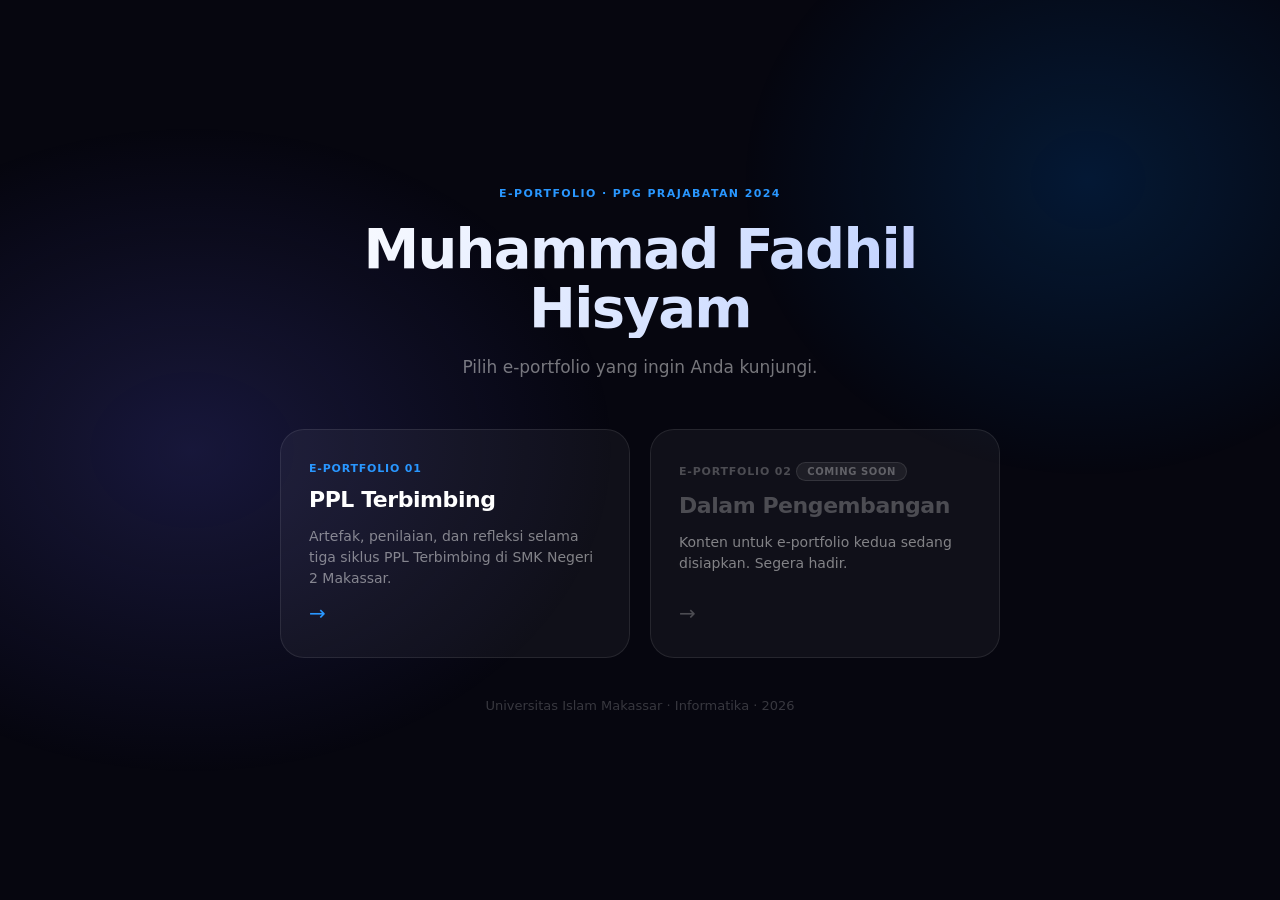
==== commit d5c5bf1c: "Update data: ganti identitas dummy ke data asli Muhammad Fadhil Hisyam - Nama, NIM, inisial, prodi, " ====
--- a/index.html
+++ b/index.html
@@ -3,7 +3,7 @@
 <head>
   <meta charset="UTF-8" />
   <meta name="viewport" content="width=device-width, initial-scale=1.0" />
-  <title>E-Portfolio — Ahmad Fadhil Kurniawan</title>
+  <title>E-Portfolio — Muhammad Fadhil Hisyam</title>
   <style>
     *, *::before, *::after { box-sizing: border-box; margin: 0; padding: 0; }
     :root {
@@ -145,7 +145,7 @@
 <body>
   <div class="container">
     <p class="eyebrow">E-Portfolio · PPG Prajabatan 2024</p>
-    <h1>Ahmad Fadhil<br>Kurniawan</h1>
+    <h1>Muhammad Fadhil<br>Hisyam</h1>
     <p class="subtitle">Pilih e-portfolio yang ingin Anda kunjungi.</p>
 
     <div class="cards">
@@ -164,7 +164,7 @@
       </div>
     </div>
 
-    <p class="footer-note">Universitas Negeri Makassar · TKJ · 2024</p>
+    <p class="footer-note">Universitas Islam Makassar · Informatika · 2026</p>
   </div>
 </body>
 </html>
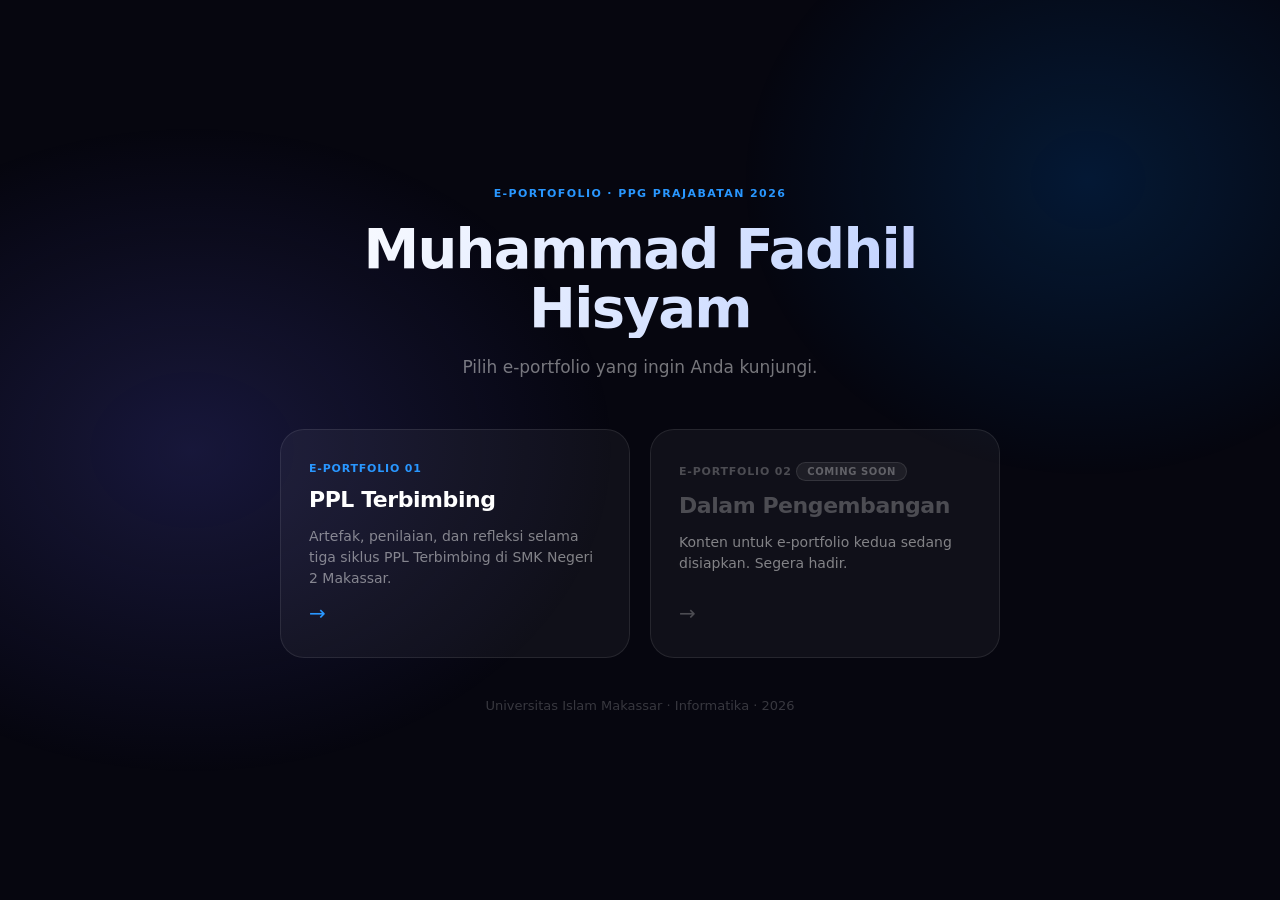
==== commit 449744fa: "Update judul & title page: eporto1 → E-Portfolio 1, landing → E-Portofolio https://claude.ai/code/se" ====
--- a/index.html
+++ b/index.html
@@ -3,7 +3,7 @@
 <head>
   <meta charset="UTF-8" />
   <meta name="viewport" content="width=device-width, initial-scale=1.0" />
-  <title>E-Portfolio — Muhammad Fadhil Hisyam</title>
+  <title>E-Portofolio — Muhammad Fadhil Hisyam</title>
   <style>
     *, *::before, *::after { box-sizing: border-box; margin: 0; padding: 0; }
     :root {
@@ -144,7 +144,7 @@
 </head>
 <body>
   <div class="container">
-    <p class="eyebrow">E-Portfolio · PPG Prajabatan 2024</p>
+    <p class="eyebrow">E-Portofolio · PPG Prajabatan 2026</p>
     <h1>Muhammad Fadhil<br>Hisyam</h1>
     <p class="subtitle">Pilih e-portfolio yang ingin Anda kunjungi.</p>
 
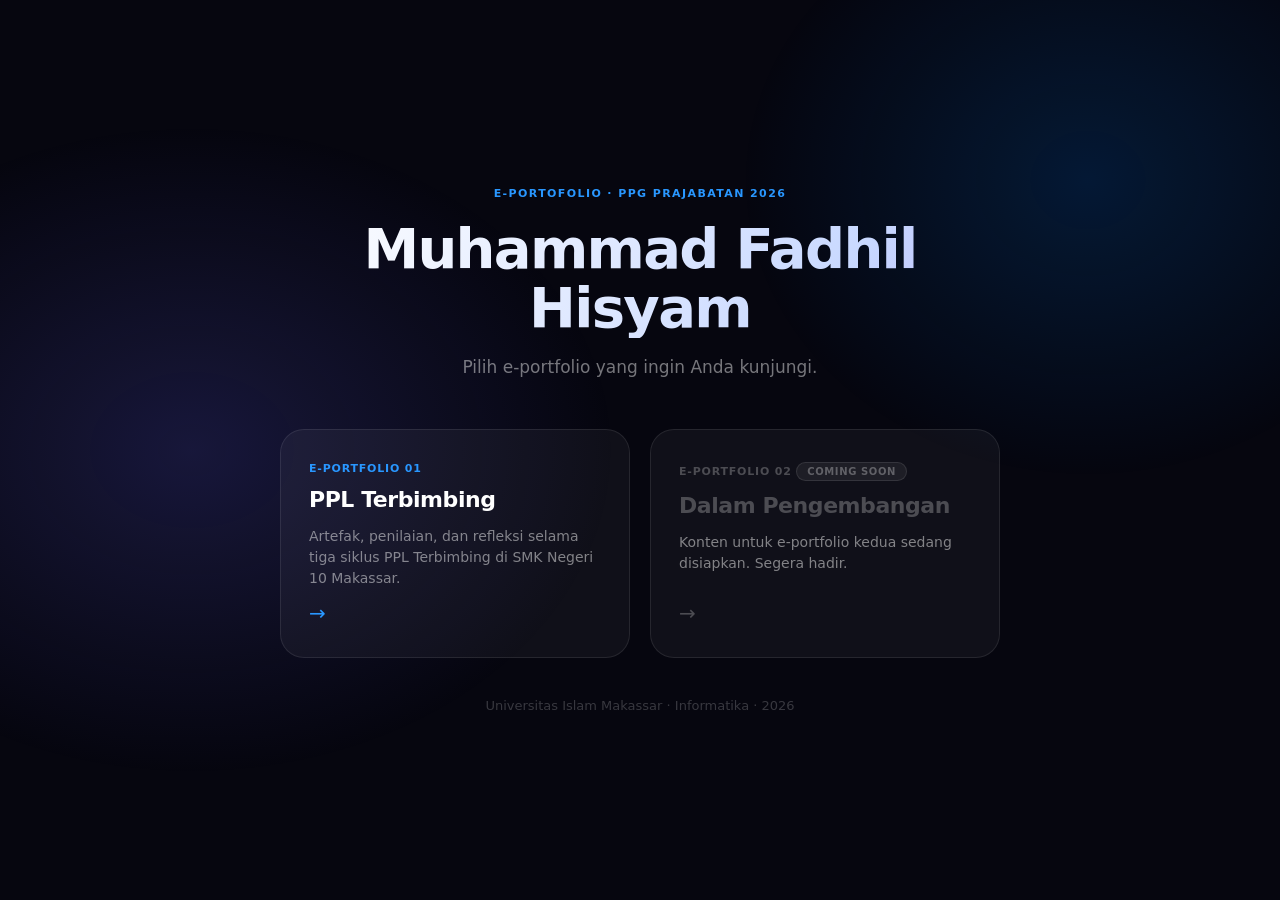
==== commit 0f1db113: "Update index.html" ====
--- a/index.html
+++ b/index.html
@@ -152,7 +152,7 @@
       <a href="eporto1/" class="card">
         <div class="card__num">E-Portfolio 01</div>
         <div class="card__title">PPL Terbimbing</div>
-        <div class="card__desc">Artefak, penilaian, dan refleksi selama tiga siklus PPL Terbimbing di SMK Negeri 2 Makassar.</div>
+        <div class="card__desc">Artefak, penilaian, dan refleksi selama tiga siklus PPL Terbimbing di SMK Negeri 10 Makassar.</div>
         <div class="card__arrow">→</div>
       </a>
 
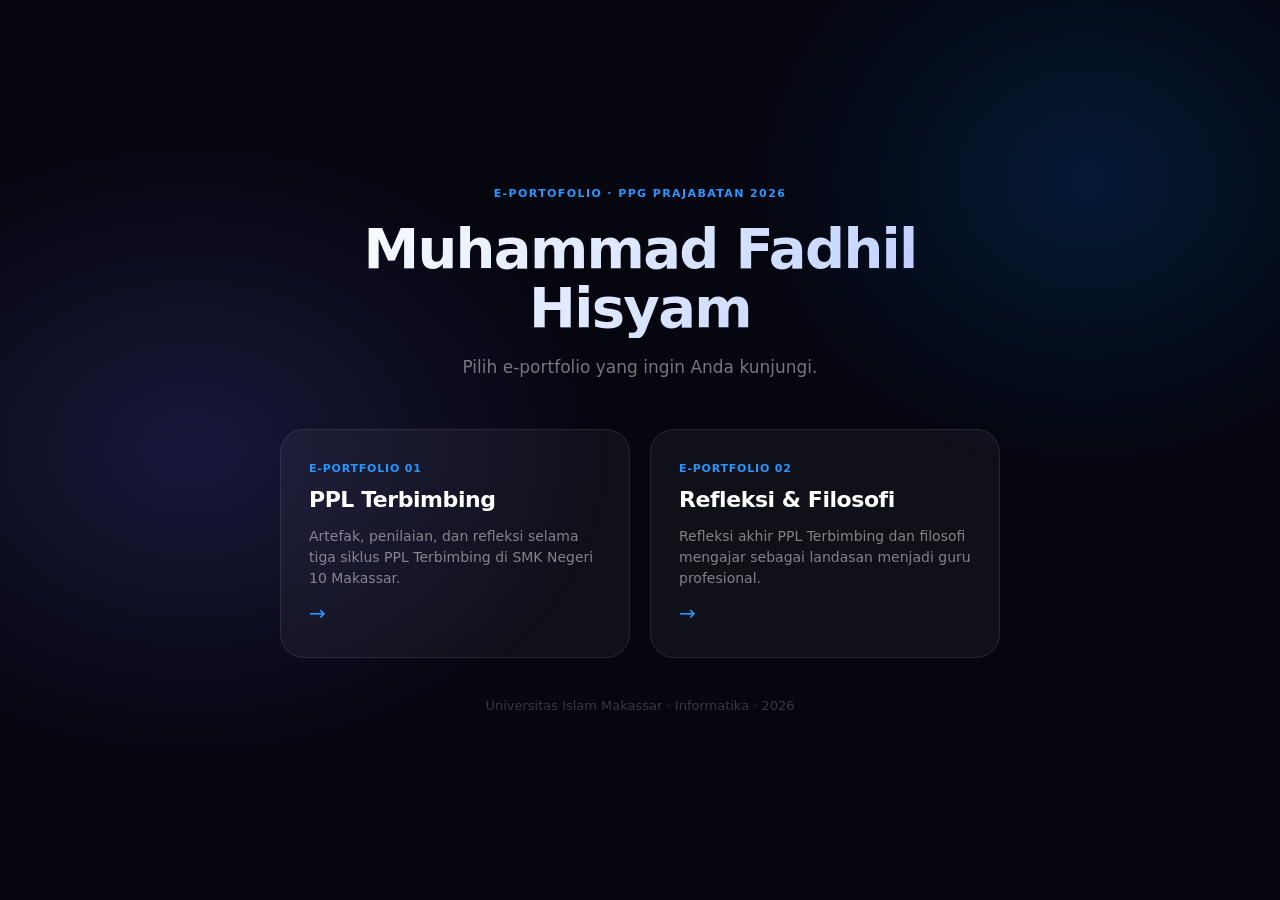
==== commit fcf769f2: "Landing page: aktifkan kartu E-Portfolio 02 dengan link ke eporto2 https://claude.ai/code/session_01" ====
--- a/index.html
+++ b/index.html
@@ -156,12 +156,12 @@
         <div class="card__arrow">→</div>
       </a>
 
-      <div class="card card--coming">
-        <div class="card__num">E-Portfolio 02 <span class="badge-soon">Coming Soon</span></div>
-        <div class="card__title">Dalam Pengembangan</div>
-        <div class="card__desc">Konten untuk e-portfolio kedua sedang disiapkan. Segera hadir.</div>
+      <a href="eporto2/" class="card">
+        <div class="card__num">E-Portfolio 02</div>
+        <div class="card__title">Refleksi &amp; Filosofi</div>
+        <div class="card__desc">Refleksi akhir PPL Terbimbing dan filosofi mengajar sebagai landasan menjadi guru profesional.</div>
         <div class="card__arrow">→</div>
-      </div>
+      </a>
     </div>
 
     <p class="footer-note">Universitas Islam Makassar · Informatika · 2026</p>
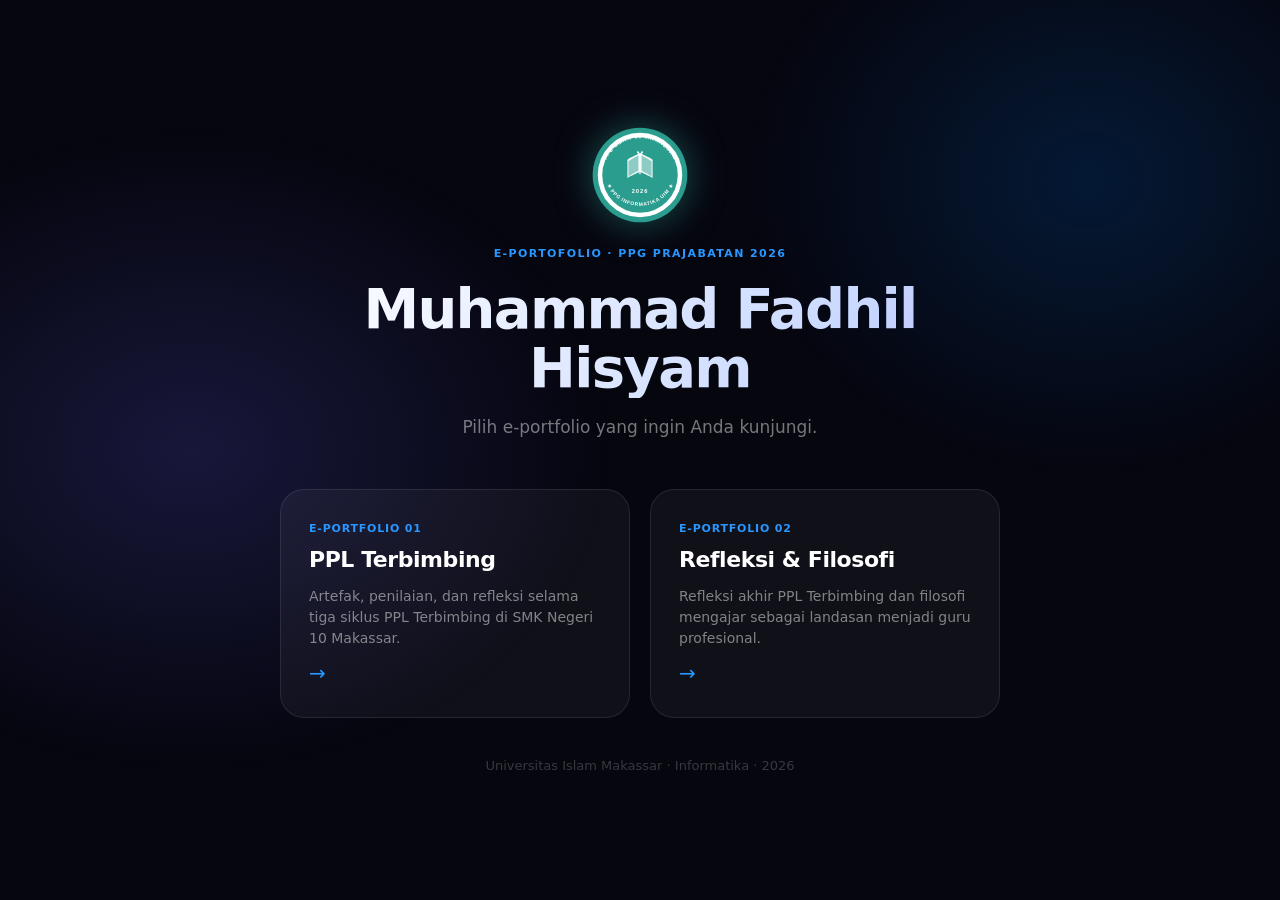
==== commit ee415e54: "Add PPL SMKN 10 badge as favicon and navbar logo across all pages" ====
--- a/index.html
+++ b/index.html
@@ -4,6 +4,7 @@
   <meta charset="UTF-8" />
   <meta name="viewport" content="width=device-width, initial-scale=1.0" />
   <title>E-Portofolio — Muhammad Fadhil Hisyam</title>
+  <link rel="icon" type="image/svg+xml" href="assets/logos/badge-ppl.svg">
   <style>
     *, *::before, *::after { box-sizing: border-box; margin: 0; padding: 0; }
     :root {
@@ -144,6 +145,8 @@
 </head>
 <body>
   <div class="container">
+    <img src="assets/logos/badge-ppl.svg" alt="Badge PPL SMKN 10 Makassar"
+         style="width:96px;height:96px;border-radius:50%;margin-bottom:20px;filter:drop-shadow(0 0 18px rgba(42,157,143,0.5));">
     <p class="eyebrow">E-Portofolio · PPG Prajabatan 2026</p>
     <h1>Muhammad Fadhil<br>Hisyam</h1>
     <p class="subtitle">Pilih e-portfolio yang ingin Anda kunjungi.</p>
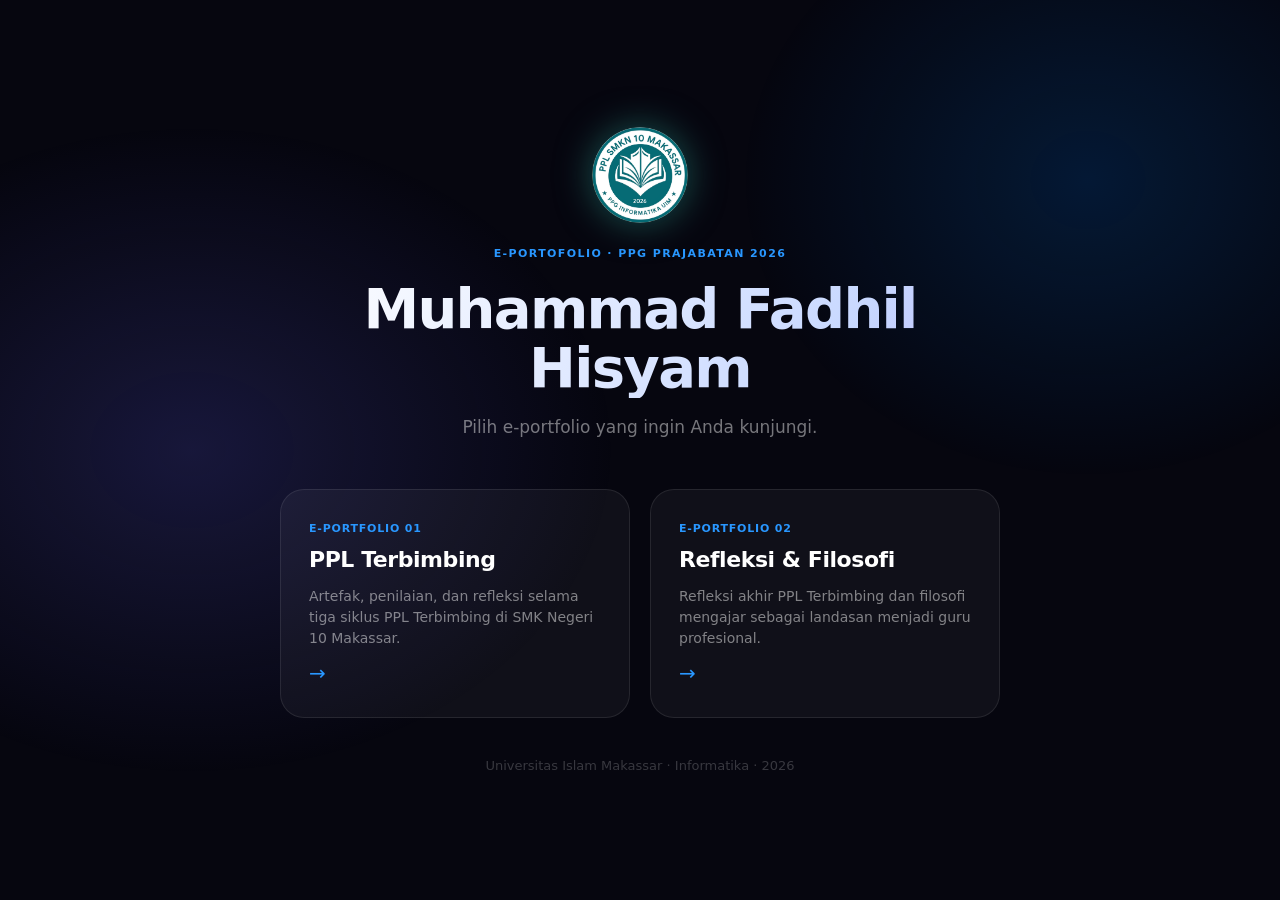
==== commit 8c1bcbaf: "Update index.html" ====
--- a/index.html
+++ b/index.html
@@ -4,7 +4,7 @@
   <meta charset="UTF-8" />
   <meta name="viewport" content="width=device-width, initial-scale=1.0" />
   <title>E-Portofolio — Muhammad Fadhil Hisyam</title>
-  <link rel="icon" type="image/svg+xml" href="assets/logos/badge-ppl.svg">
+  <link rel="icon" type="image/svg+xml" href="assets/logos/logo-ppl.png">
   <style>
     *, *::before, *::after { box-sizing: border-box; margin: 0; padding: 0; }
     :root {
@@ -145,7 +145,7 @@
 </head>
 <body>
   <div class="container">
-    <img src="assets/logos/badge-ppl.svg" alt="Badge PPL SMKN 10 Makassar"
+    <img src="assets/logos/logo-ppl.png" alt="Badge PPL SMKN 10 Makassar"
          style="width:96px;height:96px;border-radius:50%;margin-bottom:20px;filter:drop-shadow(0 0 18px rgba(42,157,143,0.5));">
     <p class="eyebrow">E-Portofolio · PPG Prajabatan 2026</p>
     <h1>Muhammad Fadhil<br>Hisyam</h1>
